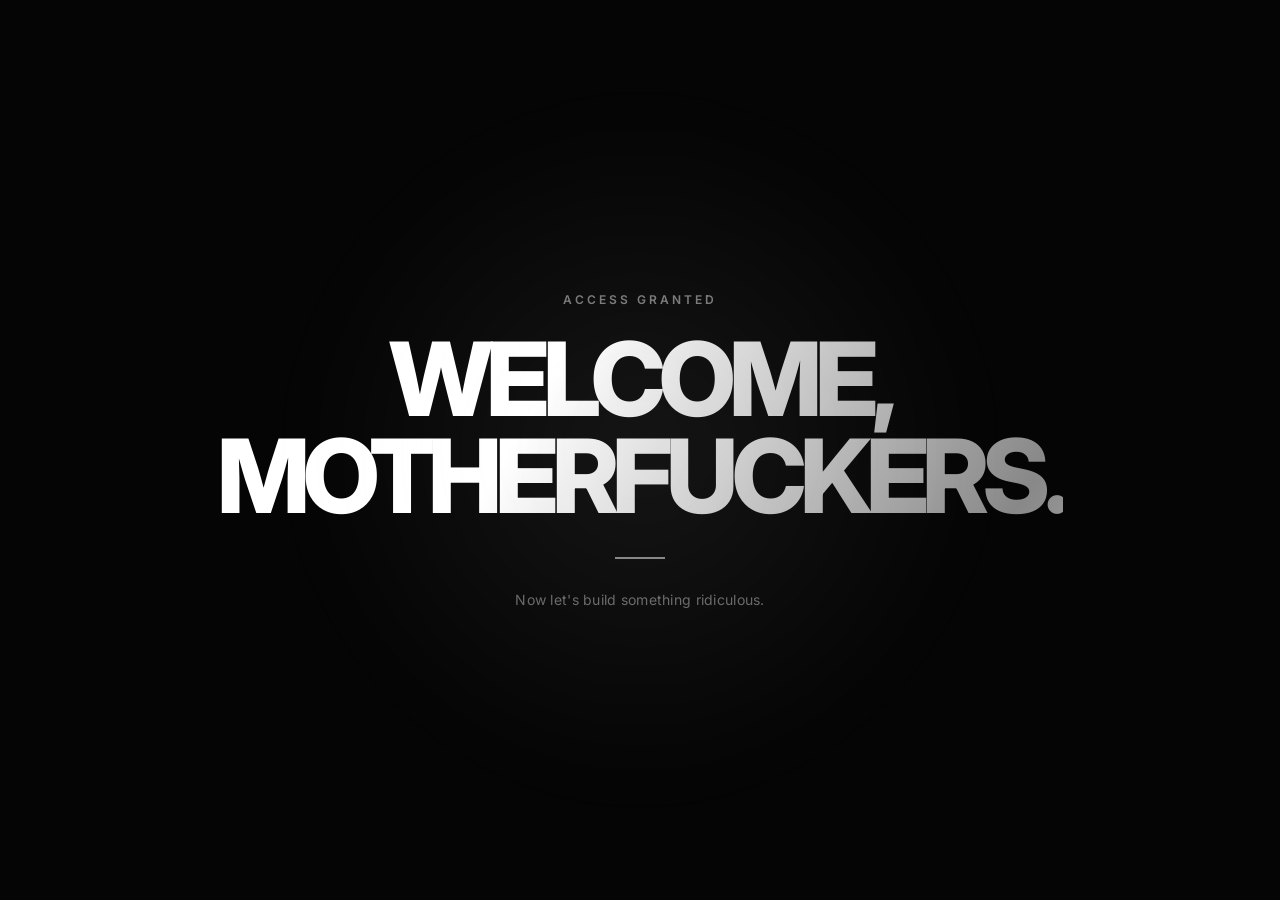
==== index.html @ f1cc8bc1 "Add initial HTML structure and styles" ====
<!DOCTYPE html>
<html lang="en">
<head>
  <meta charset="UTF-8">
  <meta name="viewport" content="width=device-width, initial-scale=1.0">

  <title>Welcome</title>

  <link rel="preconnect" href="https://fonts.googleapis.com">
  <link rel="preconnect" href="https://fonts.gstatic.com" crossorigin>
  <link href="https://fonts.googleapis.com/css2?family=Inter:wght@400;500;600;700;800&display=swap" rel="stylesheet">

  <style>
    * {
      margin: 0;
      padding: 0;
      box-sizing: border-box;
    }

    body {
      min-height: 100vh;
      display: flex;
      align-items: center;
      justify-content: center;

      background: #050505;
      color: #f5f5f5;

      font-family: "Inter", sans-serif;
      overflow: hidden;
    }

    /* Subtle background glow */
    body::before {
      content: "";
      position: fixed;
      width: 700px;
      height: 700px;

      background: radial-gradient(
        circle,
        rgba(255, 255, 255, 0.07) 0%,
        rgba(255, 255, 255, 0) 70%
      );

      filter: blur(40px);
      pointer-events: none;
    }

    .container {
      text-align: center;
      padding: 40px;
      animation: reveal 1.2s cubic-bezier(.16,1,.3,1);
    }

    .eyebrow {
      font-size: 12px;
      font-weight: 600;
      letter-spacing: 0.25em;
      color: #777;
      margin-bottom: 24px;
      text-transform: uppercase;
    }

    h1 {
      font-size: clamp(48px, 8vw, 110px);
      font-weight: 800;
      letter-spacing: -0.065em;
      line-height: 0.95;

      background: linear-gradient(
        120deg,
        #ffffff 20%,
        #888 50%,
        #ffffff 80%
      );

      background-size: 200% auto;
      -webkit-background-clip: text;
      background-clip: text;
      color: transparent;

      animation: shine 5s linear infinite;
    }

    .line {
      width: 50px;
      height: 2px;
      background: #fff;
      margin: 32px auto;
      opacity: 0.5;
    }

    .subtitle {
      font-size: 14px;
      color: #666;
      letter-spacing: 0.02em;
    }

    @keyframes reveal {
      from {
        opacity: 0;
        transform: translateY(30px);
      }

      to {
        opacity: 1;
        transform: translateY(0);
      }
    }

    @keyframes shine {
      to {
        background-position: 200% center;
      }
    }

    @media (max-width: 600px) {
      h1 {
        font-size: 48px;
      }

      .container {
        padding: 24px;
      }
    }
  </style>
</head>

<body>

  <main class="container">

    <div class="eyebrow">
      ACCESS GRANTED
    </div>

    <h1>
      WELCOME,<br>
      MOTHERFUCKERS.
    </h1>

    <div class="line"></div>

    <p class="subtitle">
      Now let's build something ridiculous.
    </p>

  </main>

</body>
</html>
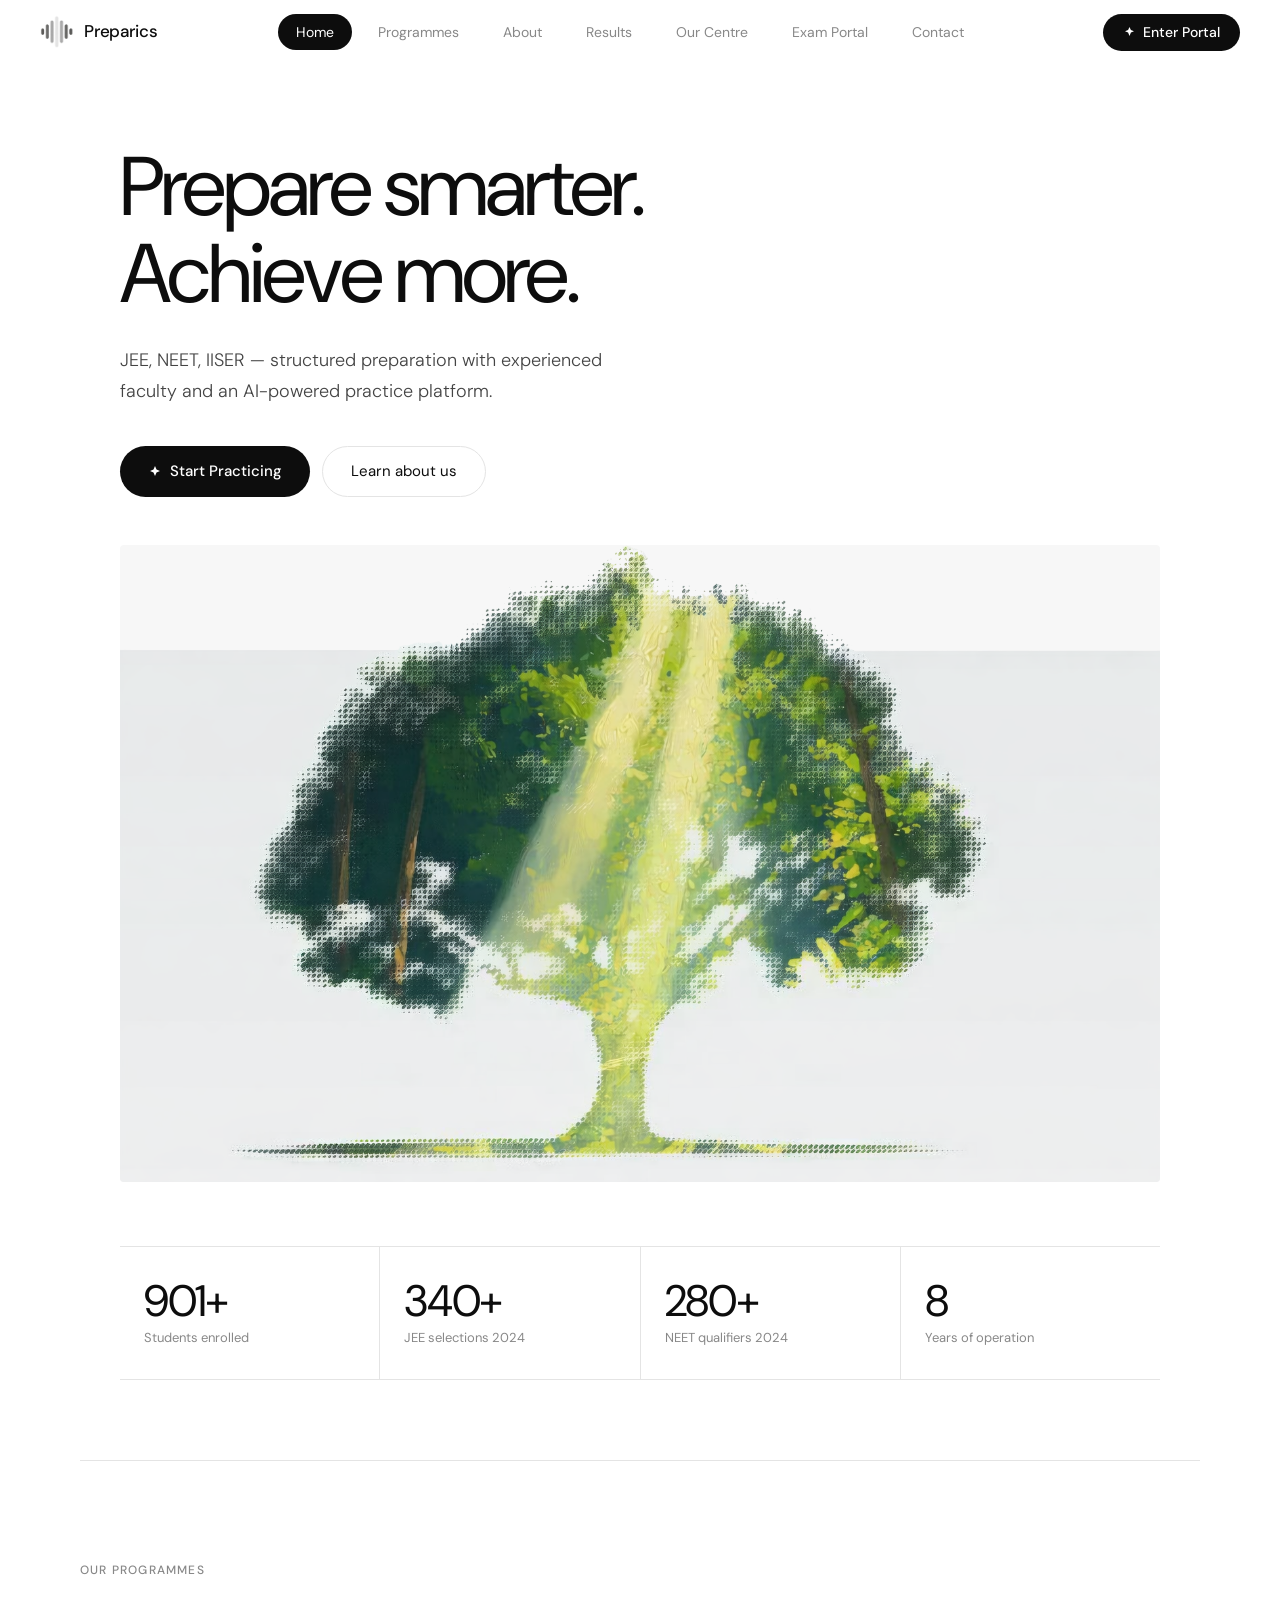
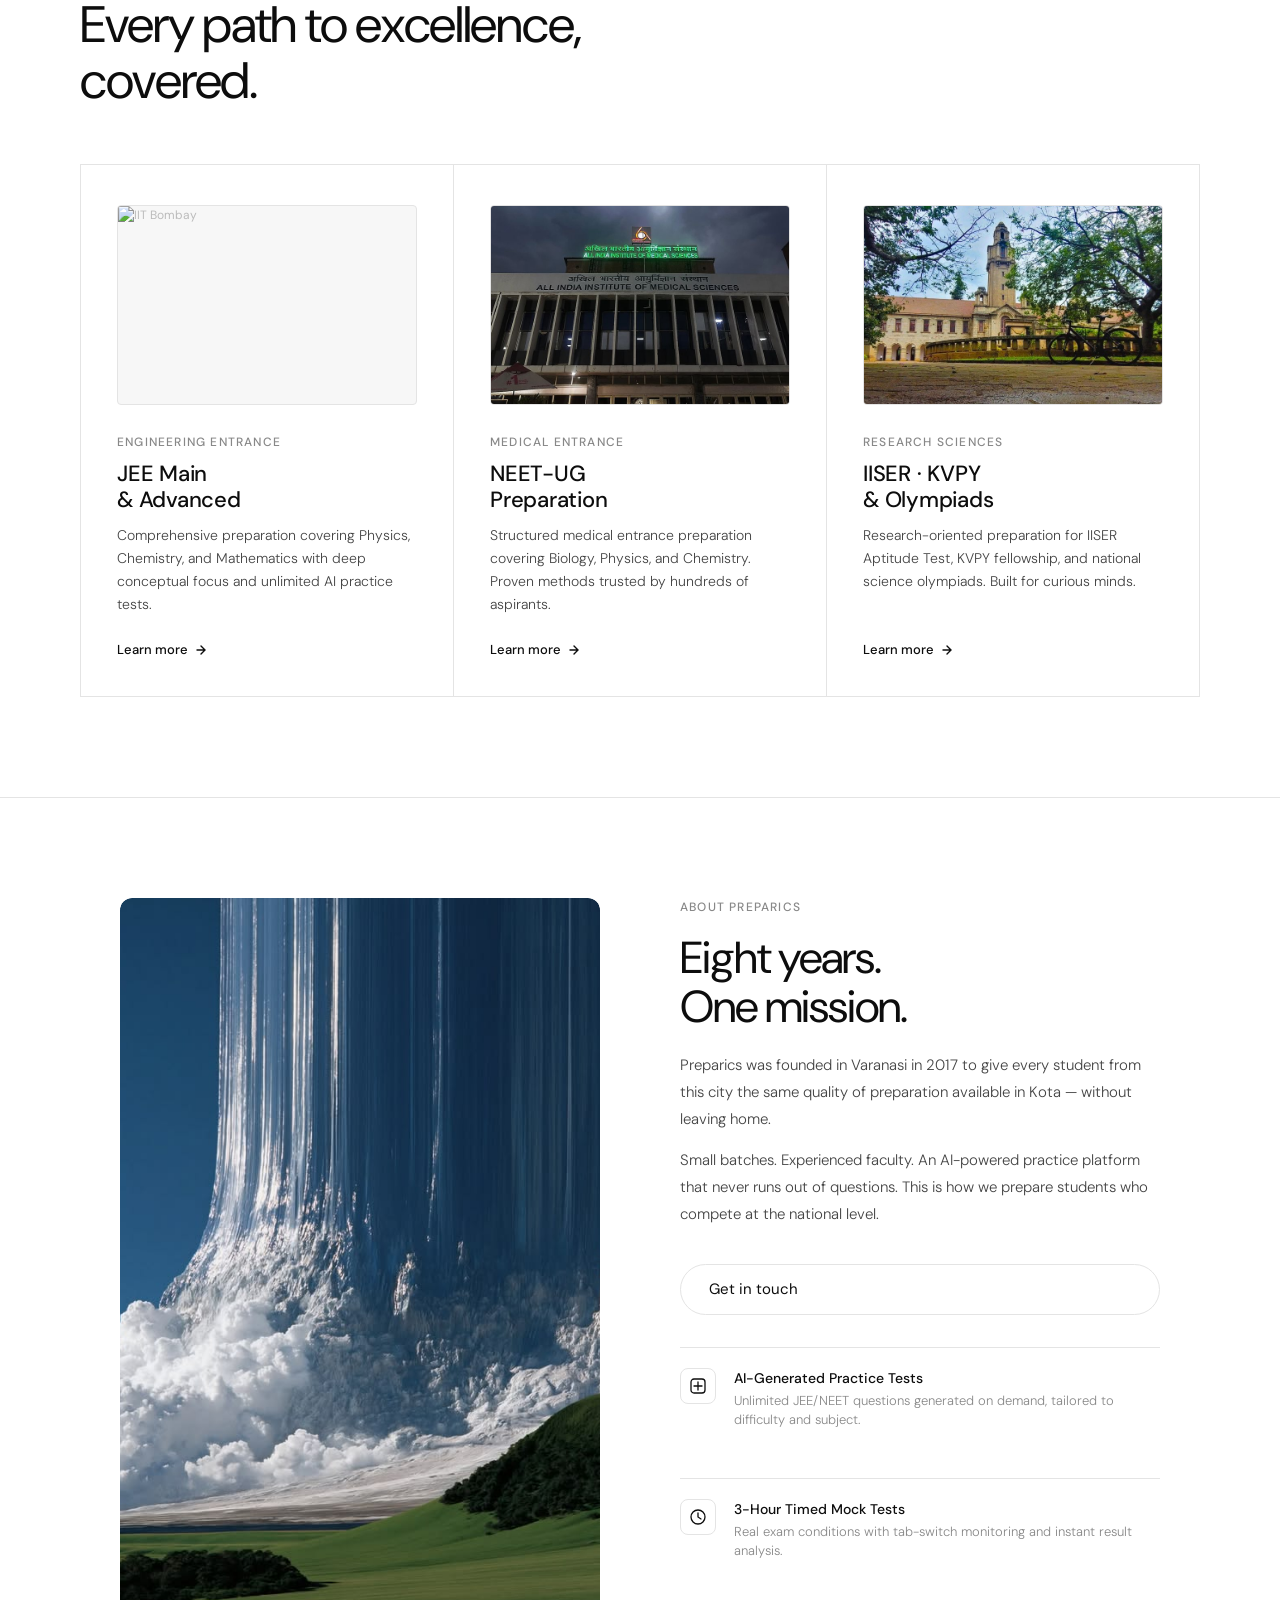
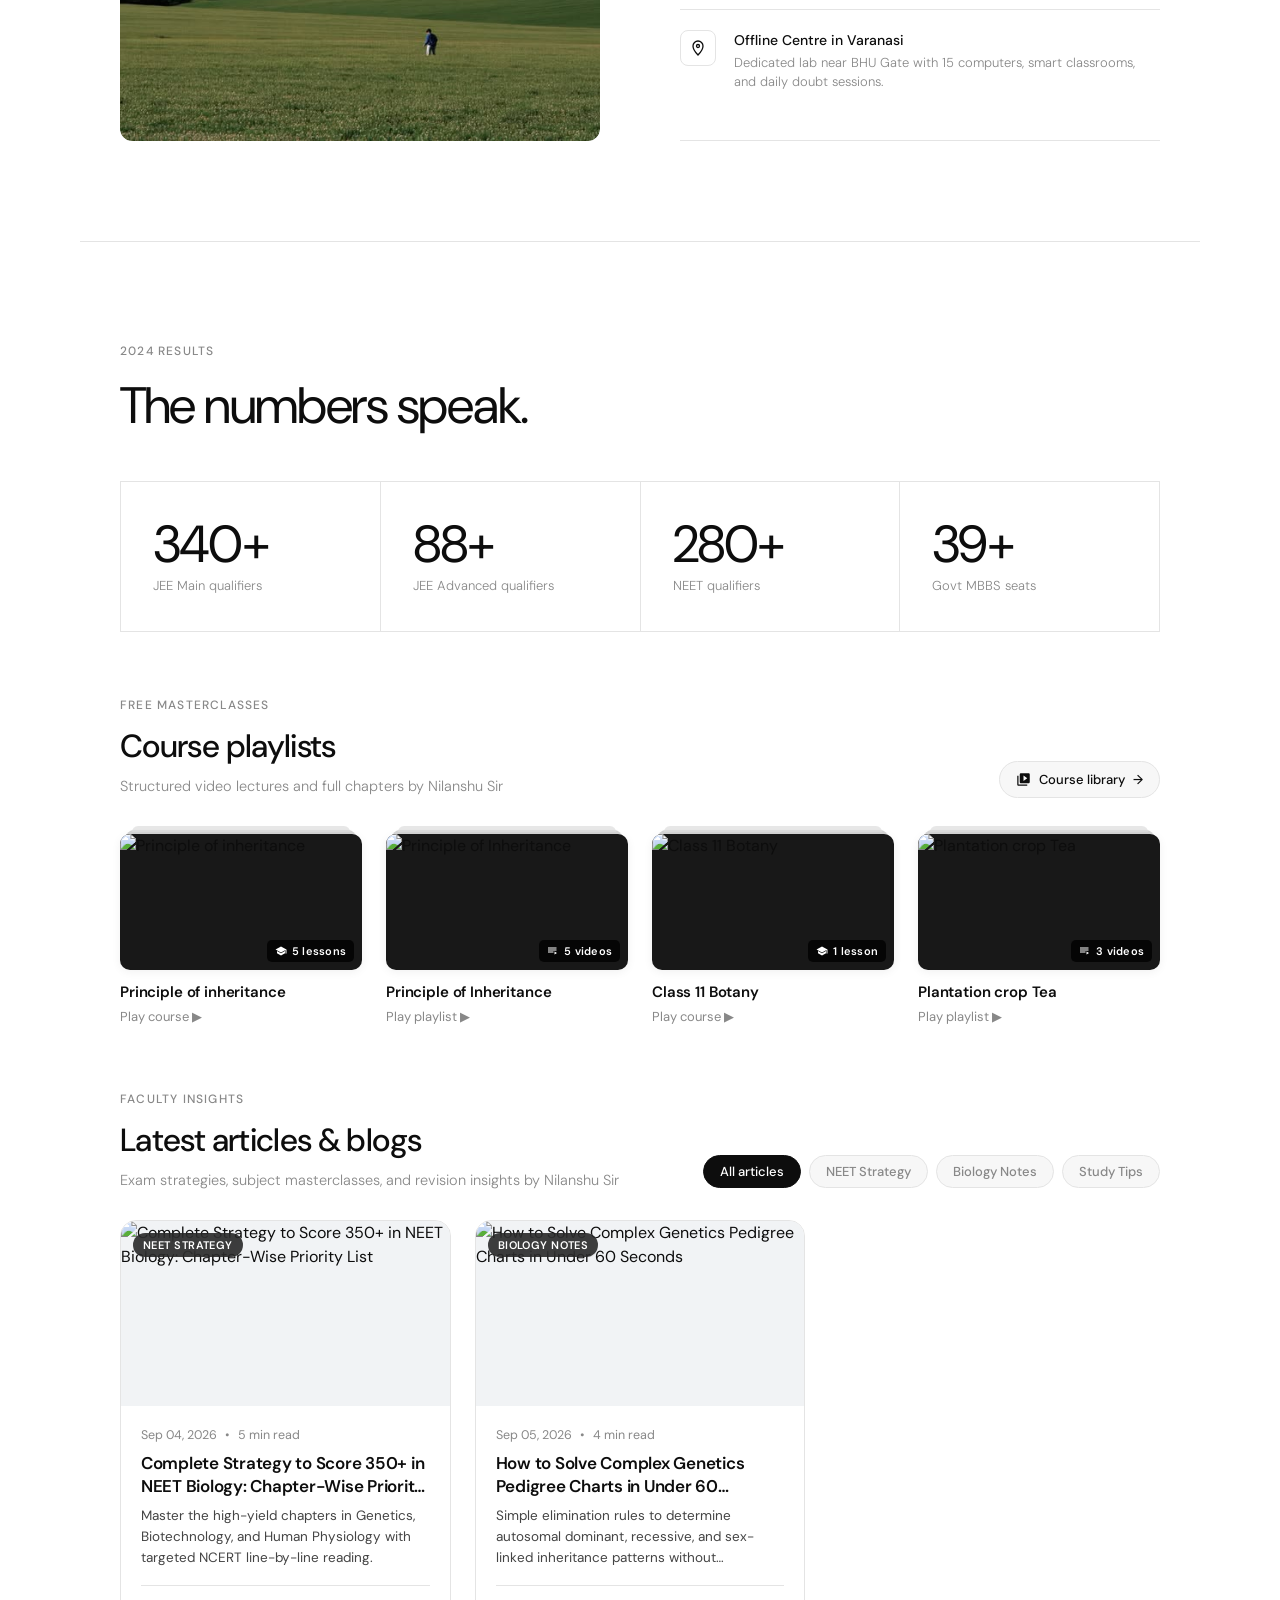
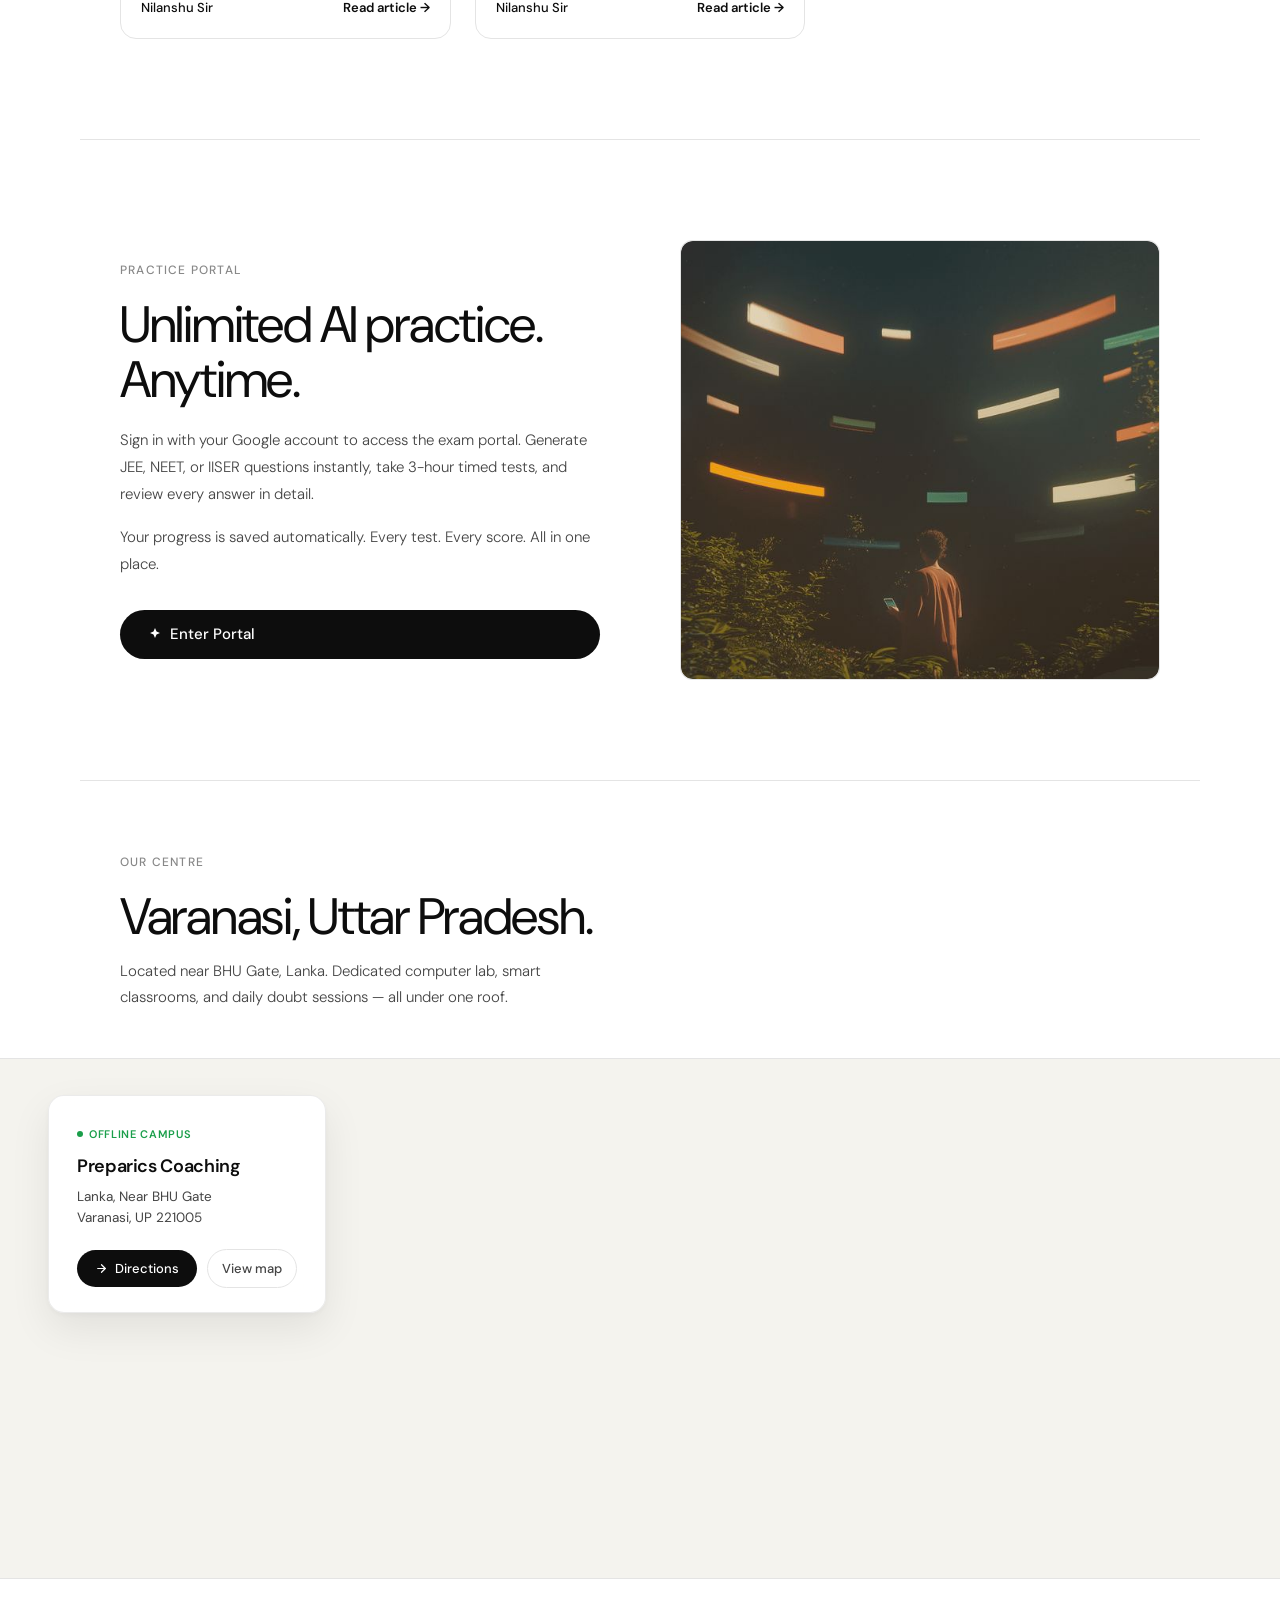
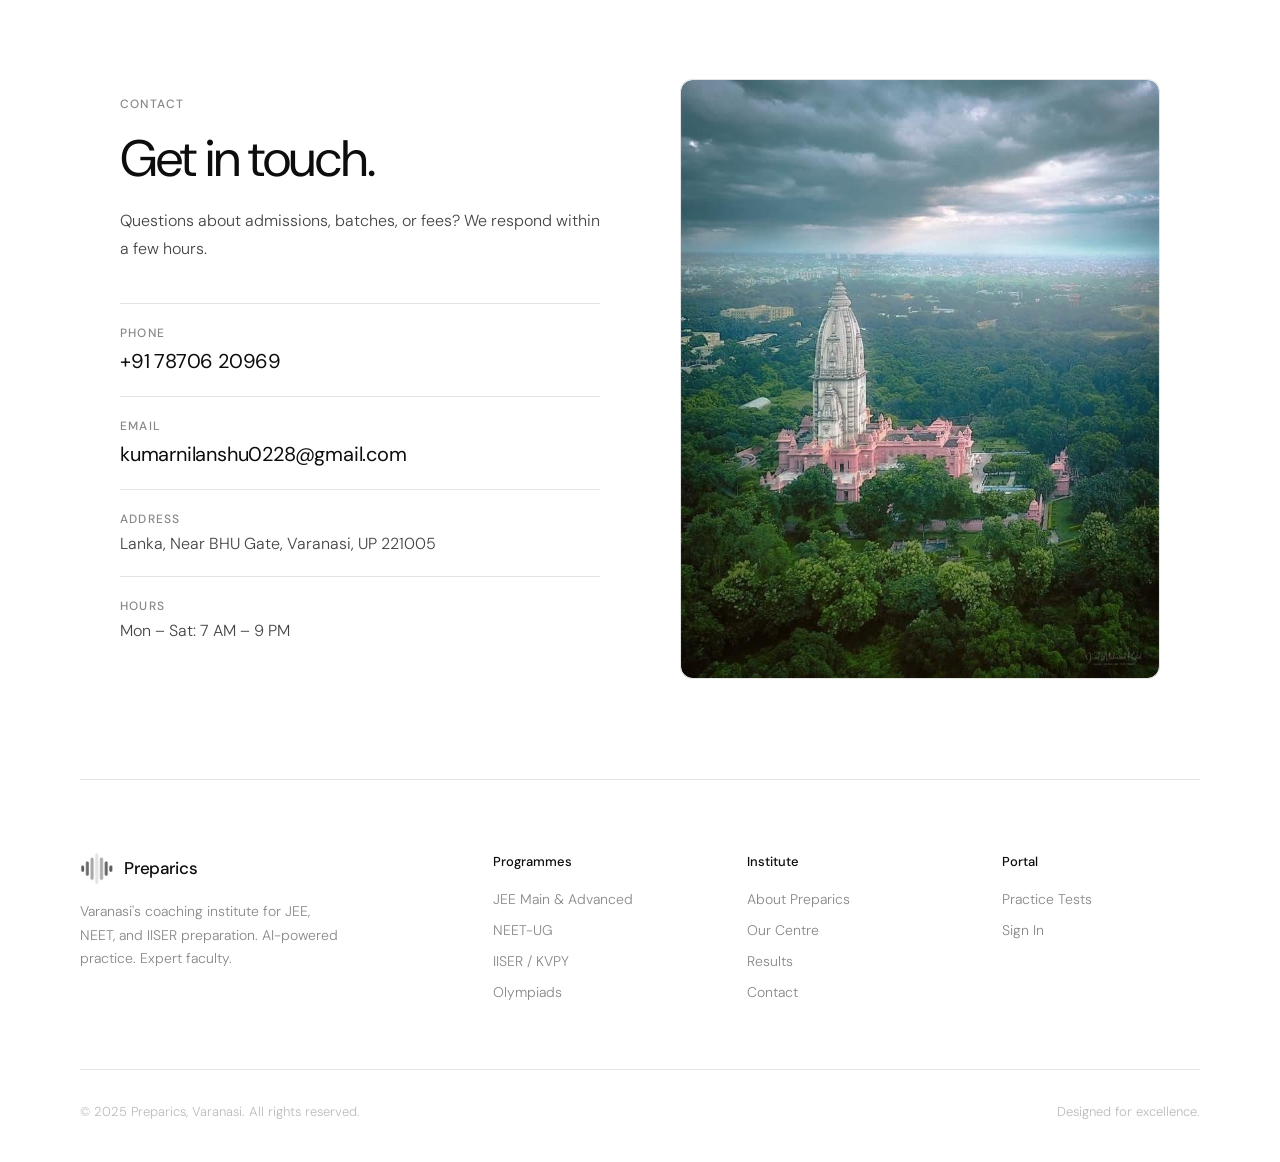
==== commit 9c7a9d48: "feat: Complete mobile-first responsive redesign, secure admin portal, and navigation refinements" ====
--- a/index.html
+++ b/index.html
@@ -1,152 +1,2261 @@
 <!DOCTYPE html>
 <html lang="en">
 <head>
-  <meta charset="UTF-8">
-  <meta name="viewport" content="width=device-width, initial-scale=1.0">
-
-  <title>Welcome</title>
-
-  <link rel="preconnect" href="https://fonts.googleapis.com">
-  <link rel="preconnect" href="https://fonts.gstatic.com" crossorigin>
-  <link href="https://fonts.googleapis.com/css2?family=Inter:wght@400;500;600;700;800&display=swap" rel="stylesheet">
-
-  <style>
-    * {
-      margin: 0;
-      padding: 0;
-      box-sizing: border-box;
+<meta charset="UTF-8">
+<meta name="viewport" content="width=device-width, initial-scale=1.0">
+<title>Preparics — Varanasi</title>
+<link rel="icon" type="image/png" href="logo.png">
+<link rel="shortcut icon" href="favicon.ico">
+<link rel="apple-touch-icon" href="logo.png">
+<link rel="preconnect" href="https://fonts.googleapis.com">
+<link href="https://fonts.googleapis.com/css2?family=Google+Sans:wght@300;400;500&family=Google+Sans+Display:wght@400;500&display=swap" rel="stylesheet">
+<link href="https://fonts.googleapis.com/css2?family=DM+Sans:wght@300;400;500&display=swap" rel="stylesheet">
+<link rel="stylesheet" href="mediaquery.css">
+
+<style>
+/* ============================================================
+   RESET & TOKENS
+============================================================ */
+*, *::before, *::after { box-sizing: border-box; margin: 0; padding: 0; }
+html {
+  font-size: 16px;
+  scroll-behavior: smooth;
+  overflow-x: hidden;
+  width: 100%;
+  max-width: 100%;
+}
+
+:root {
+  --white: #ffffff;
+  --ink: #0d0d0d;
+  --ink2: #444444;
+  --ink3: #888888;
+  --ink4: #bbbbbb;
+  --line: #e4e4e4;
+  --bg: #f7f7f7;
+  --font: 'DM Sans', 'Google Sans', sans-serif;
+  --nav-h: 64px;
+  --sub-h: 52px;
+  --ease: cubic-bezier(0.4, 0, 0.2, 1);
+  --max: 1120px;
+}
+
+body {
+  font-family: var(--font);
+  background: var(--white);
+  color: var(--ink);
+  -webkit-font-smoothing: antialiased;
+  line-height: 1.5;
+  overflow-x: hidden;
+  width: 100%;
+  max-width: 100%;
+  position: relative;
+}
+
+/* Buttons */
+.btn-ghost {
+  padding: 8px 18px; border-radius: 999px;
+  border: 1.5px solid var(--line);
+  background: transparent; color: var(--ink);
+  font-family: var(--font); font-size: 14px; font-weight: 400;
+  cursor: pointer; text-decoration: none;
+  transition: all 0.15s var(--ease);
+}
+.btn-ghost:hover { background: var(--bg); border-color: #ccc; }
+
+.btn-fill {
+  padding: 8px 20px; border-radius: 999px;
+  border: none; background: var(--ink); color: white;
+  font-family: var(--font); font-size: 14px; font-weight: 500;
+  cursor: pointer; text-decoration: none;
+  display: inline-flex; align-items: center; gap: 7px;
+  transition: opacity 0.15s, transform 0.15s var(--ease);
+}
+.btn-fill:hover { opacity: 0.82; transform: translateY(-1px); }
+.portal-login[aria-busy="true"] { opacity: 0.65; pointer-events: none; }
+.auth-message {
+  position: fixed; left: 50%; bottom: 24px; z-index: 10001;
+  transform: translateX(-50%); width: min(420px, calc(100% - 32px));
+  padding: 13px 18px; border-radius: 8px; background: var(--ink); color: white;
+  font-size: 14px; text-align: center; box-shadow: 0 10px 30px rgba(0,0,0,.18);
+}
+
+/* ============================================================
+   NAVBAR — UNIFIED
+============================================================ */
+.nav-sub {
+  position: fixed;
+  top: 0; left: 0; right: 0;
+  height: 64px;
+  z-index: 9999;
+  background: rgba(255,255,255,0.0);
+  transition: background 0.3s var(--ease), backdrop-filter 0.3s;
+  padding: 0 40px;
+  display: flex;
+  align-items: center;
+  justify-content: space-between;
+  gap: 40px;
+}
+.nav-sub::-webkit-scrollbar { display: none; }
+
+.nav-sub.scrolled {
+  background: rgba(255,255,255,0.75);
+  backdrop-filter: blur(20px);
+  -webkit-backdrop-filter: blur(20px);
+}
+
+
+
+.nav-brand {
+  display: flex; align-items: center; gap: 10px;
+  text-decoration: none; color: var(--ink);
+  font-size: 17px; font-weight: 500;
+  letter-spacing: -0.01em;
+  white-space: nowrap;
+}
+
+.nav-logo-fallback {
+  width: 34px; height: 34px;
+  border: 1.5px solid var(--ink);
+  border-radius: 8px;
+  display: flex; align-items: center; justify-content: center;
+  font-size: 16px; font-weight: 600; color: var(--ink);
+}
+
+.nav-tabs {
+  display: flex;
+  align-items: center;
+  gap: 8px;
+  flex: 1;
+  justify-content: center;
+  overflow-x: auto;
+}
+.nav-tabs::-webkit-scrollbar { display: none; }
+
+.sub-tab {
+  padding: 9px 18px; border-radius: 999px;
+  border: none; background: transparent;
+  font-family: var(--font); font-size: 14px;
+  color: var(--ink3); cursor: pointer;
+  white-space: nowrap;
+  transition: all 0.18s var(--ease);
+}
+.sub-tab:hover { color: var(--ink); background: rgba(0,0,0,0.05); }
+.sub-tab.active {
+  background: var(--ink); color: white;
+}
+
+.nav-right-actions {
+  display: flex;
+  align-items: center;
+  gap: 12px;
+  flex-shrink: 0;
+}
+
+.nav-actions {
+  display: flex; align-items: center; gap: 10px;
+  white-space: nowrap;
+}
+
+.nav-menu-toggle {
+  display: none;
+}
+
+/* ============================================================
+   PAGE
+============================================================ */
+.page-offset { padding-top: 64px; }
+
+section { scroll-margin-top: 88px; }
+
+/* ============================================================
+   HERO
+============================================================ */
+.hero {
+  padding: 80px 40px 80px;
+  max-width: var(--max);
+  margin: 0 auto;
+  border-bottom: 1px solid var(--line);
+}
+
+.hero h1 {
+  font-size: clamp(48px, 6.5vw, 88px);
+  font-weight: 400;
+  line-height: 1.04;
+  letter-spacing: -0.035em;
+  color: var(--ink);
+  max-width: 820px;
+  margin-bottom: 28px;
+}
+
+.hero-body {
+  font-size: 18px;
+  font-weight: 300;
+  color: var(--ink2);
+  max-width: 520px;
+  line-height: 1.7;
+  margin-bottom: 40px;
+}
+
+.hero-btns { display: flex; gap: 12px; flex-wrap: wrap; }
+.btn-primary-lg {
+  padding: 13px 28px; border-radius: 999px;
+  background: var(--ink); color: white; border: none;
+  font-family: var(--font); font-size: 15px; font-weight: 500;
+  cursor: pointer; text-decoration: none;
+  display: inline-flex; align-items: center; gap: 8px;
+  transition: opacity 0.15s, transform 0.18s var(--ease);
+}
+.btn-primary-lg:hover { opacity: 0.82; transform: translateY(-2px); }
+.btn-outline-lg {
+  padding: 13px 28px; border-radius: 999px;
+  background: transparent; color: var(--ink);
+  border: 1.5px solid var(--line);
+  font-family: var(--font); font-size: 15px; font-weight: 400;
+  cursor: pointer; text-decoration: none;
+  display: inline-flex; align-items: center; gap: 8px;
+  transition: all 0.15s var(--ease);
+}
+.btn-outline-lg:hover { background: var(--bg); border-color: #bbb; }
+
+/* Hero image placeholder */
+.hero-img-placeholder {
+  width: 100%; height: 480px;
+  background: var(--bg);
+  border: 1px solid var(--line);
+  border-radius: 4px;
+  margin-top: 64px;
+  display: flex; align-items: center; justify-content: center;
+  flex-direction: column; gap: 10px;
+  color: var(--ink4);
+}
+.hero-img-placeholder svg { opacity: 0.4; }
+.hero-img-placeholder span { font-size: 13px; }
+
+/* Hero image */
+.hero-img {
+  width: 100%; height: auto;
+  aspect-ratio: 1536 / 941;
+  object-fit: cover;
+  object-position: center bottom;
+  background: var(--bg);
+  border-radius: 4px;
+  margin-top: 48px;
+  display: block;
+}
+
+/* Numbers row */
+.hero-stats {
+  display: flex; gap: 0;
+  margin-top: 64px;
+  border-top: 1px solid var(--line);
+  border-bottom: 1px solid var(--line);
+}
+.hero-stat {
+  flex: 1; padding: 32px 24px;
+  border-right: 1px solid var(--line);
+}
+.hero-stat:last-child { border-right: none; }
+.hero-stat-n {
+  font-size: 44px; font-weight: 400;
+  letter-spacing: -0.03em; line-height: 1;
+  margin-bottom: 5px;
+}
+.hero-stat-l { font-size: 13px; color: var(--ink3); font-weight: 400; }
+
+/* ============================================================
+   SECTION COMMON
+============================================================ */
+.sec {
+  padding: 100px 40px;
+  max-width: var(--max);
+  margin: 0 auto;
+  border-bottom: 1px solid var(--line);
+}
+.sec-full {
+  padding: 100px 40px;
+  border-bottom: 1px solid var(--line);
+}
+.sec-inner { max-width: var(--max); margin: 0 auto; }
+
+.sec-label {
+  font-size: 12px; font-weight: 500;
+  text-transform: uppercase; letter-spacing: 0.1em;
+  color: var(--ink3); margin-bottom: 18px;
+}
+.sec-h {
+  font-size: clamp(32px, 4vw, 52px);
+  font-weight: 400;
+  letter-spacing: -0.025em;
+  line-height: 1.08;
+  color: var(--ink);
+}
+.sec-body {
+  font-size: 16px; font-weight: 300;
+  color: var(--ink2); line-height: 1.75;
+  max-width: 600px;
+  margin-top: 18px;
+}
+
+/* ============================================================
+   PROGRAMMES GRID (like AlphaFold 3-col)
+============================================================ */
+#programmes { padding: 100px 40px; border-bottom: 1px solid var(--line); }
+.prog-header { max-width: var(--max); margin: 0 auto 56px; }
+
+.prog-grid {
+  max-width: var(--max); margin: 0 auto;
+  display: grid;
+  grid-template-columns: repeat(3, 1fr);
+  border: 1px solid var(--line);
+  border-right: none; border-bottom: none;
+}
+.prog-card {
+  padding: 40px 36px 36px;
+  border-right: 1px solid var(--line);
+  border-bottom: 1px solid var(--line);
+  text-decoration: none; color: inherit;
+  display: flex;
+  flex-direction: column;
+  transition: background 0.18s var(--ease);
+  cursor: pointer;
+}
+.prog-card:hover { background: var(--bg); }
+
+/* Image placeholder inside card */
+.prog-img {
+  width: 100%; height: 200px;
+  background: var(--bg);
+  border: 1px solid var(--line);
+  border-radius: 4px;
+  margin-bottom: 28px;
+  display: flex; align-items: center; justify-content: center;
+  flex-direction: column; gap: 8px;
+  color: var(--ink4); font-size: 12px;
+  transition: background 0.18s;
+}
+.prog-card:hover .prog-img { background: #eeeeee; }
+
+.prog-icon { width: 36px; height: 36px; margin-bottom: 20px; }
+.prog-name {
+  font-size: 22px; font-weight: 500;
+  letter-spacing: -0.01em; margin-bottom: 10px;
+  line-height: 1.2;
+}
+.prog-desc {
+  font-size: 14px; color: var(--ink2);
+  line-height: 1.65; font-weight: 300;
+  margin-bottom: 24px;
+  flex-grow: 1;
+}
+.prog-link {
+  display: inline-flex; align-items: center; gap: 6px;
+  font-size: 13px; font-weight: 500; color: var(--ink);
+}
+.prog-link svg { transition: transform 0.15s; }
+.prog-card:hover .prog-link svg { transform: translateX(4px); }
+
+/* ============================================================
+   ABOUT SPLIT
+============================================================ */
+.about-split {
+  display: grid;
+  grid-template-columns: 1fr 1fr;
+  gap: 80px; align-items: stretch;
+}
+.about-img {
+  width: 100%; height: 100%; min-height: 480px;
+  background: var(--bg);
+  border-radius: 12px;
+  overflow: hidden;
+  position: relative;
+}
+.about-img img {
+  width: 100%; height: 100%;
+  object-fit: cover;
+  object-position: center;
+  border-radius: 12px;
+  display: block;
+}
+.about-text {
+  display: flex;
+  flex-direction: column;
+  justify-content: center;
+}
+.about-text h2 {
+  font-size: clamp(30px, 3.5vw, 46px);
+  font-weight: 400; letter-spacing: -0.025em; line-height: 1.1;
+  margin-bottom: 20px;
+}
+.about-text p {
+  font-size: 15px; color: var(--ink2); line-height: 1.8;
+  font-weight: 300; margin-bottom: 14px;
+}
+.about-text p:last-of-type { margin-bottom: 28px; }
+
+/* Features list */
+.feat-list { margin-top: 32px; }
+.feat-row {
+  display: flex; gap: 18px; padding: 20px 0;
+  border-bottom: 1px solid var(--line);
+}
+.feat-row:first-child { border-top: 1px solid var(--line); }
+.feat-icon {
+  width: 36px; height: 36px; min-width: 36px;
+  border: 1px solid var(--line); border-radius: 8px;
+  display: flex; align-items: center; justify-content: center;
+}
+.feat-text h4 { font-size: 14px; font-weight: 500; margin-bottom: 2px; }
+.feat-text p  { font-size: 13px; color: var(--ink3); font-weight: 300; line-height: 1.5; }
+
+/* ============================================================
+   RESULTS — NUMBER ROW (like DeepMind stats bar)
+============================================================ */
+.results-bar {
+  display: grid; grid-template-columns: repeat(4, 1fr);
+  border: 1px solid var(--line);
+  border-right: none;
+}
+.res-cell {
+  padding: 36px 32px;
+  border-right: 1px solid var(--line);
+}
+.res-n {
+  font-size: 52px; font-weight: 400;
+  letter-spacing: -0.035em; line-height: 1;
+  margin-bottom: 6px;
+}
+.res-l { font-size: 13px; color: var(--ink3); font-weight: 300; }
+
+/* ============================================================
+   COURSE PLAYLISTS (YOUTUBE MASTERCLASSES)
+============================================================ */
+.playlists-wrap {
+  margin-top: 64px;
+}
+.playlists-head {
+  display: flex;
+  align-items: flex-end;
+  justify-content: space-between;
+  margin-bottom: 28px;
+  gap: 20px;
+}
+.playlists-h {
+  font-size: clamp(24px, 2.5vw, 32px);
+  font-weight: 500;
+  letter-spacing: -0.02em;
+  margin: 0 0 6px;
+  color: var(--ink);
+}
+.playlists-desc {
+  font-size: 14.5px;
+  color: var(--ink3);
+  font-weight: 300;
+  margin: 0;
+}
+.yt-channel-link {
+  display: inline-flex;
+  align-items: center;
+  gap: 8px;
+  padding: 8px 16px;
+  background: var(--bg);
+  border: 1px solid var(--line);
+  border-radius: 999px;
+  color: var(--ink);
+  text-decoration: none;
+  font-size: 13px;
+  font-weight: 500;
+  transition: all 0.15s ease;
+  white-space: nowrap;
+}
+.yt-channel-link:hover {
+  background: #eaeaea;
+  border-color: #d0d0d0;
+}
+.yt-arrow {
+  transition: transform 0.15s ease;
+}
+.yt-channel-link:hover .yt-arrow {
+  transform: translateX(3px);
+}
+
+.playlist-grid {
+  display: grid;
+  grid-template-columns: repeat(4, 1fr);
+  gap: 24px;
+}
+.playlist-card {
+  text-decoration: none;
+  color: var(--ink);
+  display: flex;
+  flex-direction: column;
+  cursor: pointer;
+}
+
+.playlist-thumb-wrap {
+  position: relative;
+  padding-top: 8px;
+  margin-bottom: 12px;
+}
+.playlist-thumb-wrap::before {
+  content: '';
+  position: absolute;
+  top: 4px;
+  left: 6px;
+  right: 6px;
+  height: 8px;
+  background: #bfbfbf;
+  border-radius: 10px 10px 0 0;
+  opacity: 0.65;
+  transition: transform 0.2s ease;
+}
+.playlist-thumb-wrap::after {
+  content: '';
+  position: absolute;
+  top: 0;
+  left: 12px;
+  right: 12px;
+  height: 6px;
+  background: #dfdfdf;
+  border-radius: 8px 8px 0 0;
+  opacity: 0.75;
+  transition: transform 0.2s ease;
+}
+.playlist-card:hover .playlist-thumb-wrap::before {
+  transform: translateY(-2px);
+}
+.playlist-card:hover .playlist-thumb-wrap::after {
+  transform: translateY(-3px);
+}
+
+.playlist-thumb {
+  position: relative;
+  z-index: 1;
+  width: 100%;
+  aspect-ratio: 16 / 9;
+  border-radius: 10px;
+  overflow: hidden;
+  background: #181818;
+  box-shadow: 0 2px 10px rgba(0, 0, 0, 0.06);
+}
+.playlist-thumb img {
+  width: 100%;
+  height: 100%;
+  object-fit: cover;
+  display: block;
+  transition: transform 0.25s ease;
+}
+.playlist-card:hover .playlist-thumb img {
+  transform: scale(1.04);
+}
+
+.playlist-badge {
+  position: absolute;
+  bottom: 8px;
+  right: 8px;
+  z-index: 2;
+  background: rgba(0, 0, 0, 0.78);
+  backdrop-filter: blur(6px);
+  -webkit-backdrop-filter: blur(6px);
+  color: #fff;
+  font-size: 11px;
+  font-weight: 600;
+  padding: 3px 8px;
+  border-radius: 5px;
+  display: flex;
+  align-items: center;
+  gap: 5px;
+  letter-spacing: 0.02em;
+}
+.playlist-play-hover {
+  position: absolute;
+  inset: 0;
+  background: rgba(0, 0, 0, 0.25);
+  z-index: 2;
+  display: grid;
+  place-items: center;
+  opacity: 0;
+  transition: opacity 0.2s ease;
+}
+.playlist-card:hover .playlist-play-hover {
+  opacity: 1;
+}
+.playlist-play-circle {
+  width: 42px;
+  height: 42px;
+  border-radius: 50%;
+  background: rgba(255, 255, 255, 0.95);
+  display: grid;
+  place-items: center;
+  box-shadow: 0 4px 14px rgba(0, 0, 0, 0.25);
+  transform: scale(0.9);
+  transition: transform 0.2s ease;
+}
+.playlist-card:hover .playlist-play-circle {
+  transform: scale(1);
+}
+
+.playlist-info {
+  display: flex;
+  flex-direction: column;
+  gap: 4px;
+}
+.playlist-title {
+  margin: 0;
+  font-size: 15px;
+  font-weight: 600;
+  color: var(--ink);
+  line-height: 1.35;
+  letter-spacing: -0.01em;
+  display: -webkit-box;
+  -webkit-line-clamp: 2;
+  -webkit-box-orient: vertical;
+  overflow: hidden;
+}
+.playlist-sub {
+  font-size: 13px;
+  color: var(--ink3);
+  font-weight: 400;
+  display: inline-flex;
+  align-items: center;
+  gap: 4px;
+  transition: color 0.12s;
+}
+.playlist-card:hover .playlist-sub {
+  color: var(--ink);
+}
+
+/* Video Player Modal */
+.video-modal {
+  position: fixed;
+  inset: 0;
+  z-index: 10001;
+  display: none;
+  place-items: center;
+  padding: 24px 16px;
+}
+.video-modal.open {
+  display: grid;
+}
+.video-modal-backdrop {
+  position: absolute;
+  inset: 0;
+  background: rgba(16, 16, 16, 0.85);
+  backdrop-filter: blur(10px);
+  -webkit-backdrop-filter: blur(10px);
+  animation: modalFadeIn .2s ease;
+}
+.video-modal-dialog {
+  position: relative;
+  z-index: 1;
+  width: 100%;
+  max-width: 980px;
+  background: #141414;
+  border: 1px solid rgba(255, 255, 255, 0.12);
+  border-radius: 16px;
+  overflow: hidden;
+  box-shadow: 0 24px 64px rgba(0, 0, 0, 0.65);
+  animation: modalScaleUp .25s cubic-bezier(.16, 1, .3, 1);
+}
+@keyframes modalFadeIn { from { opacity: 0; } to { opacity: 1; } }
+@keyframes modalScaleUp { from { opacity: 0; transform: scale(.96) translateY(10px); } to { opacity: 1; transform: scale(1) translateY(0); } }
+
+.video-modal-header {
+  display: flex;
+  align-items: center;
+  justify-content: space-between;
+  gap: 16px;
+  padding: 16px 20px;
+  background: #181818;
+  border-bottom: 1px solid rgba(255, 255, 255, 0.08);
+  color: #fff;
+}
+.modal-header-left {
+  display: flex;
+  align-items: center;
+  gap: 10px;
+  overflow: hidden;
+}
+.modal-badge {
+  font-size: 11px;
+  font-weight: 600;
+  padding: 3px 8px;
+  background: rgba(255, 255, 255, 0.1);
+  border-radius: 5px;
+  color: #ccc;
+  letter-spacing: .02em;
+  flex-shrink: 0;
+}
+.modal-title {
+  margin: 0;
+  font-size: 16px;
+  font-weight: 500;
+  white-space: nowrap;
+  overflow: hidden;
+  text-overflow: ellipsis;
+  letter-spacing: -.01em;
+}
+.modal-header-actions {
+  display: flex;
+  align-items: center;
+  gap: 10px;
+  flex-shrink: 0;
+}
+.modal-action-btn {
+  display: inline-flex;
+  align-items: center;
+  gap: 6px;
+  padding: 6px 14px;
+  background: rgba(255, 255, 255, 0.12);
+  color: #fff;
+  text-decoration: none;
+  border-radius: 999px;
+  font-size: 12px;
+  font-weight: 500;
+  transition: background .15s;
+}
+.modal-action-btn:hover {
+  background: rgba(255, 255, 255, 0.22);
+}
+.modal-close-btn {
+  width: 32px;
+  height: 32px;
+  border-radius: 50%;
+  border: 0;
+  background: rgba(255, 255, 255, 0.1);
+  color: #fff;
+  display: grid;
+  place-items: center;
+  font-size: 14px;
+  cursor: pointer;
+  transition: background .15s, transform .1s;
+}
+.modal-close-btn:hover {
+  background: rgba(255, 255, 255, 0.22);
+  transform: scale(1.06);
+}
+.video-modal-body {
+  background: #000;
+}
+.modal-player-wrap {
+  position: relative;
+  width: 100%;
+  aspect-ratio: 16 / 9;
+}
+.modal-player-wrap iframe {
+  position: absolute;
+  inset: 0;
+  width: 100%;
+  height: 100%;
+  border: 0;
+}
+
+/* ============================================================
+   EXAM PORTAL CTA SECTION
+============================================================ */
+.portal-cta {
+  padding: 100px 40px;
+  max-width: var(--max);
+  margin: 0 auto;
+  display: grid;
+  grid-template-columns: 1fr 1fr;
+  gap: 80px;
+  align-items: stretch;
+  border-bottom: 1px solid var(--line);
+}
+.portal-cta-text {
+  display: flex;
+  flex-direction: column;
+  justify-content: center;
+}
+.portal-cta-text h2 {
+  font-size: clamp(32px, 4vw, 52px);
+  font-weight: 400; letter-spacing: -0.025em; line-height: 1.08;
+  margin-bottom: 20px;
+}
+.portal-cta-text p {
+  font-size: 15px; color: var(--ink2); font-weight: 300; line-height: 1.8;
+  margin-bottom: 16px;
+}
+.portal-cta-text p:last-of-type {
+  margin-bottom: 32px;
+}
+.portal-img {
+  width: 100%; height: 100%; min-height: 440px;
+  background: var(--bg);
+  border: 1px solid var(--line);
+  border-radius: 12px;
+  overflow: hidden;
+  position: relative;
+}
+.portal-img > img { width: 100%; height: 100%; object-fit: cover; object-position: center; border-radius: 12px; display: block; }
+
+/* Contact section styles */
+.contact-text {
+  display: flex;
+  flex-direction: column;
+  justify-content: center;
+}
+.contact-img {
+  width: 100%;
+  height: 100%;
+  min-height: 480px;
+  border-radius: 12px;
+  overflow: hidden;
+  background: var(--bg);
+  border: 1px solid var(--line);
+  position: relative;
+}
+.contact-img img {
+  width: 100%;
+  height: 100%;
+  object-fit: cover;
+  object-position: center;
+  border-radius: 12px;
+  display: block;
+}
+
+/* ============================================================
+   MAP SECTION
+============================================================ */
+.map-section { padding: 0; border-bottom: 1px solid var(--line); }
+.map-header {
+  max-width: var(--max); margin: 0 auto;
+  padding: 72px 40px 48px;
+}
+.map-header h2 {
+  font-size: clamp(32px, 4vw, 52px);
+  font-weight: 400; letter-spacing: -0.025em; line-height: 1.08;
+  margin-bottom: 14px;
+}
+.map-header p { font-size: 15px; color: var(--ink2); font-weight: 300; }
+
+.map-container {
+  position: relative;
+  height: 520px;
+  border-top: 1px solid var(--line);
+  background: #f4f3ee;
+  overflow: hidden;
+}
+.google-map-iframe {
+  width: 100%;
+  height: 100%;
+  border: 0;
+  display: block;
+  filter: contrast(102%) saturate(95%);
+}
+
+.map-info-card {
+  position: absolute;
+  top: 36px;
+  left: 48px;
+  z-index: 10;
+  background: rgba(255, 255, 255, 0.95);
+  backdrop-filter: blur(14px);
+  -webkit-backdrop-filter: blur(14px);
+  border: 1px solid rgba(0, 0, 0, 0.08);
+  border-radius: 16px;
+  padding: 24px 28px;
+  max-width: 320px;
+  box-shadow: 0 16px 40px rgba(0, 0, 0, 0.08), 0 2px 6px rgba(0, 0, 0, 0.04);
+}
+.map-badge {
+  display: inline-flex;
+  align-items: center;
+  gap: 6px;
+  font-size: 11px;
+  font-weight: 600;
+  letter-spacing: 0.06em;
+  text-transform: uppercase;
+  color: #1a9e4a;
+  margin-bottom: 10px;
+}
+.map-badge-dot {
+  width: 6px;
+  height: 6px;
+  border-radius: 50%;
+  background: #1a9e4a;
+}
+.map-info-card h3 {
+  font-size: 18px;
+  font-weight: 600;
+  letter-spacing: -0.02em;
+  margin-bottom: 6px;
+  color: var(--ink);
+}
+.map-info-card p {
+  font-size: 13.5px;
+  color: var(--ink2);
+  line-height: 1.6;
+  margin-bottom: 20px;
+  font-weight: 400;
+}
+.map-actions {
+  display: flex;
+  align-items: center;
+  gap: 10px;
+}
+.map-info-card a.directions-btn {
+  display: inline-flex;
+  align-items: center;
+  gap: 7px;
+  font-size: 13px;
+  font-weight: 500;
+  color: #fff;
+  background: var(--ink);
+  text-decoration: none;
+  padding: 9px 18px;
+  border-radius: 999px;
+  transition: transform 0.12s ease, background 0.15s ease;
+}
+.map-info-card a.directions-btn:hover {
+  background: #262626;
+  transform: translateY(-1px);
+}
+.map-info-card a.view-larger-btn {
+  display: inline-flex;
+  align-items: center;
+  font-size: 13px;
+  font-weight: 500;
+  color: var(--ink2);
+  text-decoration: none;
+  padding: 9px 14px;
+  border-radius: 999px;
+  border: 1px solid var(--line);
+  background: #fff;
+  transition: background 0.15s ease;
+}
+.map-info-card a.view-larger-btn:hover {
+  background: var(--bg);
+}
+
+/* ============================================================
+   FOOTER
+============================================================ */
+footer {
+  padding: 72px 40px 40px;
+}
+.footer-inner { max-width: var(--max); margin: 0 auto; }
+.footer-top {
+  display: grid;
+  grid-template-columns: 1.8fr 1fr 1fr 1fr;
+  gap: 56px;
+  padding-bottom: 56px;
+  border-bottom: 1px solid var(--line);
+}
+.footer-brand p {
+  font-size: 14px; color: var(--ink3);
+  line-height: 1.7; margin-top: 14px;
+  max-width: 260px; font-weight: 300;
+}
+.footer-col h4 { font-size: 13px; font-weight: 500; margin-bottom: 18px; }
+.footer-col a {
+  display: block; font-size: 14px; color: var(--ink3);
+  text-decoration: none; margin-bottom: 10px; font-weight: 300;
+  transition: color 0.12s;
+}
+.footer-col a:hover { color: var(--ink); }
+.footer-bottom {
+  display: flex; justify-content: space-between; align-items: center;
+  padding-top: 32px;
+  font-size: 13px; color: var(--ink4); font-weight: 300;
+}
+
+/* ============================================================
+   PLACEHOLDER HELPER
+============================================================ */
+.ph-icon {
+  width: 32px; height: 32px; opacity: 0.3;
+}
+
+/* ============================================================
+   SCROLL ANIMATIONS
+============================================================ */
+.reveal {
+  opacity: 0; transform: translateY(20px);
+  transition: opacity 0.6s var(--ease), transform 0.6s var(--ease);
+}
+.reveal.in { opacity: 1; transform: translateY(0); }
+
+/* Stagger children */
+.reveal-group > * {
+  opacity: 0; transform: translateY(20px);
+  transition: opacity 0.5s var(--ease), transform 0.5s var(--ease);
+}
+.reveal-group.in > *:nth-child(1) { opacity:1;transform:translateY(0);transition-delay:0ms }
+.reveal-group.in > *:nth-child(2) { opacity:1;transform:translateY(0);transition-delay:80ms }
+.reveal-group.in > *:nth-child(3) { opacity:1;transform:translateY(0);transition-delay:160ms }
+.reveal-group.in > *:nth-child(4) { opacity:1;transform:translateY(0);transition-delay:240ms }
+
+/* ============================================================
+   RESPONSIVE
+============================================================ */
+@media (max-width: 900px) {
+  .prog-grid { grid-template-columns: 1fr 1fr; }
+  .about-split { grid-template-columns: 1fr; gap: 40px; }
+  .about-img { height: 380px; min-height: 380px; }
+  .results-bar { grid-template-columns: 1fr 1fr; }
+  .playlists-head { flex-direction: column; align-items: flex-start; gap: 14px; }
+  .playlist-grid { grid-template-columns: repeat(2, 1fr); gap: 20px; }
+  .portal-cta { grid-template-columns: 1fr; gap: 40px; }
+  .portal-img { height: 360px; min-height: 360px; }
+  .contact-img { height: 380px; min-height: 380px; }
+  .footer-top { grid-template-columns: 1fr 1fr; gap: 32px; }
+  .nav-links { display: none; }
+  .hero-stats { flex-direction: column; }
+  .hero-stat { border-right: none; border-bottom: 1px solid var(--line); padding: 20px 0; }
+}
+@media (max-width: 600px) {
+  .nav-sub { padding: 0 20px; }
+  .nav-tabs { gap: 4px; }
+  .sub-tab { padding: 7px 12px; font-size: 13px; }
+  .nav-brand { font-size: 15px; }
+  .hero, .sec, #programmes { padding: 60px 20px; }
+  .sec-full { padding: 60px 20px; }
+  .prog-grid { grid-template-columns: 1fr; }
+  .results-bar { grid-template-columns: 1fr; }
+  .playlist-grid { grid-template-columns: 1fr; }
+  .footer-top { grid-template-columns: 1fr; }
+  footer { padding: 48px 20px 32px; }
+  .map-info-card { top: 16px; left: 16px; max-width: 220px; padding: 16px 18px; }
+}
+
+/* ============================================================
+   BLOGS & ARTICLES (FACULTY INSIGHTS)
+============================================================ */
+.blogs-wrap {
+  margin-top: 64px;
+}
+.blog-filter-pills {
+  display: flex;
+  gap: 8px;
+  overflow-x: auto;
+  padding-bottom: 4px;
+}
+.blog-pill-btn {
+  padding: 7px 16px;
+  border-radius: 999px;
+  border: 1px solid var(--line);
+  background: var(--bg);
+  color: var(--ink3);
+  font-family: inherit;
+  font-size: 13px;
+  font-weight: 500;
+  cursor: pointer;
+  white-space: nowrap;
+  transition: all .15s ease;
+}
+.blog-pill-btn:hover {
+  color: var(--ink);
+  border-color: #bbb;
+}
+.blog-pill-btn.active {
+  background: var(--ink);
+  color: #fff;
+  border-color: var(--ink);
+}
+.blogs-grid {
+  display: grid;
+  grid-template-columns: repeat(auto-fill, minmax(min(100%, 280px), 1fr));
+  gap: 24px;
+  margin-top: 24px;
+}
+@media (max-width: 900px) {
+  .blogs-grid { grid-template-columns: repeat(2, 1fr); gap: 20px; }
+}
+@media (max-width: 600px) {
+  .blogs-grid { grid-template-columns: 1fr; gap: 16px; }
+}
+.blog-card {
+  background: #ffffff;
+  border: 1px solid var(--line);
+  border-radius: 16px;
+  overflow: hidden;
+  display: flex;
+  flex-direction: column;
+  cursor: pointer;
+  text-decoration: none;
+  color: var(--ink);
+  transition: transform .2s ease, box-shadow .2s ease, border-color .2s ease;
+  position: relative;
+}
+.blog-card:hover {
+  transform: translateY(-3px);
+  box-shadow: 0 12px 28px rgba(0,0,0,.06);
+  border-color: #d1d5db;
+}
+.blog-thumb-wrap {
+  width: 100%;
+  aspect-ratio: 16/9;
+  background: #f1f3f5;
+  overflow: hidden;
+  position: relative;
+}
+.blog-thumb-wrap img {
+  width: 100%;
+  height: 100%;
+  object-fit: cover;
+  display: block;
+  transition: transform .3s ease;
+}
+.blog-card:hover .blog-thumb-wrap img {
+  transform: scale(1.04);
+}
+.blog-category-badge {
+  position: absolute;
+  top: 12px;
+  left: 12px;
+  background: rgba(13,13,13,.78);
+  backdrop-filter: blur(8px);
+  color: #fff;
+  font-size: 11px;
+  font-weight: 600;
+  text-transform: uppercase;
+  letter-spacing: .04em;
+  padding: 4px 10px;
+  border-radius: 999px;
+}
+.blog-card-body {
+  padding: 20px;
+  display: flex;
+  flex-direction: column;
+  flex: 1;
+}
+.blog-meta-row {
+  display: flex;
+  align-items: center;
+  gap: 8px;
+  font-size: 12.5px;
+  color: var(--ink3);
+  margin-bottom: 8px;
+}
+.blog-card-title {
+  font-size: 17px;
+  font-weight: 600;
+  line-height: 1.35;
+  letter-spacing: -.015em;
+  color: var(--ink);
+  margin: 0 0 8px;
+  display: -webkit-box;
+  -webkit-line-clamp: 2;
+  -webkit-box-orient: vertical;
+  overflow: hidden;
+}
+.blog-card-excerpt {
+  font-size: 13.5px;
+  color: var(--ink2);
+  line-height: 1.55;
+  margin: 0 0 16px;
+  display: -webkit-box;
+  -webkit-line-clamp: 3;
+  -webkit-box-orient: vertical;
+  overflow: hidden;
+  flex: 1;
+}
+.blog-card-footer {
+  display: flex;
+  align-items: center;
+  justify-content: space-between;
+  border-top: 1px solid var(--line);
+  padding-top: 12px;
+  margin-top: auto;
+  font-size: 13px;
+}
+.blog-author-tag {
+  font-weight: 500;
+  color: var(--ink);
+  display: flex;
+  align-items: center;
+  gap: 6px;
+}
+.blog-read-link {
+  color: var(--ink);
+  font-weight: 600;
+  display: inline-flex;
+  align-items: center;
+  gap: 4px;
+  transition: transform .15s ease;
+}
+.blog-card:hover .blog-read-link {
+  transform: translateX(3px);
+}
+
+/* Blog Modal */
+.blog-reader-modal {
+  position: fixed;
+  inset: 0;
+  z-index: 10003;
+  display: none;
+  place-items: center;
+  padding: 20px 16px;
+}
+.blog-reader-modal.open {
+  display: grid;
+}
+.blog-reader-backdrop {
+  position: absolute;
+  inset: 0;
+  background: rgba(0,0,0,.65);
+  backdrop-filter: blur(12px);
+  -webkit-backdrop-filter: blur(12px);
+  animation: modalFadeIn .2s ease;
+}
+.blog-reader-dialog {
+  position: relative;
+  z-index: 1;
+  width: 100%;
+  max-width: 760px;
+  max-height: 88vh;
+  background: #ffffff;
+  border-radius: 20px;
+  overflow: hidden;
+  display: flex;
+  flex-direction: column;
+  box-shadow: 0 25px 60px rgba(0,0,0,.25);
+  animation: modalScaleUp .25s cubic-bezier(.16, 1, .3, 1);
+}
+.blog-reader-top {
+  display: flex;
+  align-items: center;
+  justify-content: space-between;
+  padding: 16px 24px;
+  border-bottom: 1px solid var(--line);
+  background: #ffffff;
+}
+.blog-reader-close {
+  width: 34px;
+  height: 34px;
+  border-radius: 50%;
+  border: 1px solid var(--line);
+  background: #f8f9fa;
+  color: var(--ink);
+  display: grid;
+  place-items: center;
+  font-size: 16px;
+  cursor: pointer;
+  transition: background .15s;
+}
+.blog-reader-close:hover {
+  background: #e9ecef;
+}
+.blog-reader-body {
+  padding: 32px 36px;
+  overflow-y: auto;
+  line-height: 1.75;
+  color: var(--ink);
+}
+.blog-reader-banner {
+  width: 100%;
+  height: 280px;
+  object-fit: cover;
+  border-radius: 12px;
+  margin-bottom: 24px;
+}
+.blog-reader-title {
+  font-size: 26px;
+  font-weight: 600;
+  letter-spacing: -.025em;
+  line-height: 1.3;
+  margin: 0 0 14px;
+  color: #0d0d0d;
+}
+.blog-reader-meta {
+  display: flex;
+  align-items: center;
+  gap: 12px;
+  font-size: 13.5px;
+  color: var(--ink3);
+  margin-bottom: 24px;
+  padding-bottom: 16px;
+  border-bottom: 1px solid var(--line);
+  flex-wrap: wrap;
+}
+.blog-reader-content h3 { font-size: 18px; font-weight: 600; margin: 24px 0 10px; color: #0d0d0d; }
+.blog-reader-content p { margin-bottom: 16px; font-size: 15px; color: #333333; }
+.blog-reader-content ul { margin-bottom: 18px; padding-left: 20px; }
+.blog-reader-content li { margin-bottom: 8px; font-size: 15px; color: #333333; }
+
+</style>
+
+<!-- Priority: Load navbar responsive AFTER inline styles for higher specificity -->
+<link rel="stylesheet" href="navbar_mediaquery.css">
+
+</head>
+<body>
+
+<!-- ============================================================
+  LOADING SCREEN WITH WAVE ANIMATION
+============================================================ -->
+<div id="loadingScreen" style="position: fixed; top: 0; left: 0; width: 100%; height: 100%; background: #ffffff; display: flex; align-items: center; justify-content: center; z-index: 10000; opacity: 1; transition: opacity 0.6s ease-out;">
+  <iframe src="logo_and_loading.html" id="loadingIframe" style="border: none; width: 100%; height: 100%;"></iframe>
+</div>
+
+<!-- ============================================================
+  NAVBAR (Unified)
+============================================================ -->
+<nav class="nav-sub" id="navSub">
+  <!-- Brand -->
+  <a class="nav-brand" href="#">
+    <img src="logo.png" alt="Preparics Logo" style="width: 34px; height: 34px; border-radius: 8px; display: block;">
+    Preparics
+  </a>
+
+  <!-- Navigation Tabs -->
+  <div class="nav-tabs" id="site-navigation">
+    <button class="sub-tab active" onclick="scrollToSec('home', this)">Home</button>
+    <button class="sub-tab" onclick="scrollToSec('programmes', this)">Programmes</button>
+    <button class="sub-tab" onclick="scrollToSec('about', this)">About</button>
+    <button class="sub-tab" onclick="scrollToSec('results', this)">Results</button>
+    <button class="sub-tab" onclick="scrollToSec('centre', this)">Our Centre</button>
+    <button class="sub-tab" onclick="scrollToSec('portal', this)">Exam Portal</button>
+    <button class="sub-tab" onclick="scrollToSec('contact', this)">Contact</button>
+  </div>
+
+  <!-- Action Buttons & Menu Toggle -->
+  <div class="nav-right-actions">
+    <div class="nav-actions">
+      <a href="pages/exam-portal.html" class="btn-fill portal-login" data-portal-url="pages/exam-portal.html">
+        <svg width="13" height="13" viewBox="0 0 13 13" fill="none">
+          <path d="M6.5 1l1.4 3.1L11 5.2l-3.1 1.3L6.5 10 5.1 6.5 2 5.2l3.1-1.1L6.5 1z" fill="white"/>
+        </svg>
+        Enter Portal
+      </a>
+    </div>
+    <button class="nav-menu-toggle" type="button" aria-label="Open navigation menu" aria-expanded="false" aria-controls="site-navigation">
+      <span aria-hidden="true">☰</span>
+    </button>
+  </div>
+</nav>
+
+<!-- ============================================================
+  PAGE
+============================================================ -->
+<div class="page-offset">
+
+<!-- ==================== HERO ==================== -->
+<section id="home">
+  <div class="hero">
+    <h1 class="reveal">Prepare smarter.<br>Achieve more.</h1>
+
+    <p class="hero-body reveal">
+      JEE, NEET, IISER — structured preparation with experienced faculty and an AI-powered practice platform.
+    </p>
+
+    <div class="hero-btns reveal">
+      <a href="pages/exam-portal.html" class="btn-primary-lg portal-login" data-portal-url="pages/exam-portal.html">
+        <svg width="14" height="14" viewBox="0 0 14 14" fill="none"><path d="M7 1l1.5 3.5L12 6l-3.5 1.5L7 11l-1.5-3.5L2 6l3.5-1.5L7 1z" fill="white"/></svg>
+        Start Practicing
+      </a>
+      <a href="#about" class="btn-outline-lg">Learn about us</a>
+    </div>
+
+    <!-- HERO IMAGE -->
+    <img src="Home_tree.svg" alt="Hero banner" class="hero-img reveal">
+
+    <!-- STATS -->
+    <div class="hero-stats reveal-group">
+      <div class="hero-stat">
+        <div class="hero-stat-n" data-count="902" data-suffix="+">—</div>
+        <div class="hero-stat-l">Students enrolled</div>
+      </div>
+      <div class="hero-stat">
+        <div class="hero-stat-n" data-count="340" data-suffix="+">—</div>
+        <div class="hero-stat-l">JEE selections 2024</div>
+      </div>
+      <div class="hero-stat">
+        <div class="hero-stat-n" data-count="280" data-suffix="+">—</div>
+        <div class="hero-stat-l">NEET qualifiers 2024</div>
+      </div>
+      <div class="hero-stat">
+        <div class="hero-stat-n" data-count="8">—</div>
+        <div class="hero-stat-l">Years of operation</div>
+      </div>
+    </div>
+  </div>
+</section>
+
+<!-- ==================== PROGRAMMES ==================== -->
+<section id="programmes">
+  <div class="prog-header reveal">
+    <div class="sec-label">Our Programmes</div>
+    <h2 class="sec-h" style="max-width:600px">Every path to excellence, covered.</h2>
+  </div>
+
+  <div class="prog-grid reveal-group">
+
+    <!-- JEE -->
+    <a class="prog-card" href="jee.html">
+      <img src="IIT Bombay.jpg" alt="IIT Bombay" class="prog-img" style="width: 100%; height: 200px; object-fit: cover; border-radius: 4px; margin-bottom: 28px;">
+      <div class="sec-label" style="margin-bottom:10px">Engineering Entrance</div>
+      <div class="prog-name">JEE Main<br>& Advanced</div>
+      <p class="prog-desc">Comprehensive preparation covering Physics, Chemistry, and Mathematics with deep conceptual focus and unlimited AI practice tests.</p>
+      <span class="prog-link">
+        Learn more
+        <svg width="14" height="14" viewBox="0 0 14 14" fill="none"><path d="M3 7h8M7 3l4 4-4 4" stroke="currentColor" stroke-width="1.4" stroke-linecap="round"/></svg>
+      </span>
+    </a>
+
+    <!-- NEET -->
+    <a class="prog-card" href="neet.html">
+      <img src="AIMS.jpg" alt="AIMS Delhi" class="prog-img" style="width: 100%; height: 200px; object-fit: cover; object-position: bottom; border-radius: 4px; margin-bottom: 28px;">
+      <div class="sec-label" style="margin-bottom:10px">Medical Entrance</div>
+      <div class="prog-name">NEET-UG<br>Preparation</div>
+      <p class="prog-desc">Structured medical entrance preparation covering Biology, Physics, and Chemistry. Proven methods trusted by hundreds of aspirants.</p>
+      <span class="prog-link">
+        Learn more
+        <svg width="14" height="14" viewBox="0 0 14 14" fill="none"><path d="M3 7h8M7 3l4 4-4 4" stroke="currentColor" stroke-width="1.4" stroke-linecap="round"/></svg>
+      </span>
+    </a>
+
+    <!-- IISER -->
+    <a class="prog-card" href="olmpiyad.html">
+      <img src="IISC.svg" alt="IISc Bangalore" class="prog-img" style="width: 100%; height: 200px; object-fit: cover; object-position: center; border-radius: 4px; margin-bottom: 28px;">
+      <div class="sec-label" style="margin-bottom:10px">Research Sciences</div>
+      <div class="prog-name">IISER · KVPY<br>& Olympiads</div>
+      <p class="prog-desc">Research-oriented preparation for IISER Aptitude Test, KVPY fellowship, and national science olympiads. Built for curious minds.</p>
+      <span class="prog-link">
+        Learn more
+        <svg width="14" height="14" viewBox="0 0 14 14" fill="none"><path d="M3 7h8M7 3l4 4-4 4" stroke="currentColor" stroke-width="1.4" stroke-linecap="round"/></svg>
+      </span>
+    </a>
+
+  </div>
+</section>
+
+<!-- ==================== ABOUT ==================== -->
+<section id="about">
+  <div class="sec">
+    <div class="about-split">
+      <div class="about-img reveal">
+        <img src="library.jpg" alt="Preparics Coaching Centre" loading="lazy">
+      </div>
+      <div class="about-text reveal">
+        <div class="sec-label">About Preparics</div>
+        <h2>Eight years.<br>One mission.</h2>
+        <p>Preparics was founded in Varanasi in 2017 to give every student from this city the same quality of preparation available in Kota — without leaving home.</p>
+        <p>Small batches. Experienced faculty. An AI-powered practice platform that never runs out of questions. This is how we prepare students who compete at the national level.</p>
+        <a href="#contact" class="btn-outline-lg" style="margin-top:8px">Get in touch</a>
+
+        <div class="feat-list">
+          <div class="feat-row">
+            <div class="feat-icon">
+              <svg width="18" height="18" viewBox="0 0 18 18" fill="none"><rect x="2" y="2" width="14" height="14" rx="3" stroke="currentColor" stroke-width="1.3"/><path d="M5 9h8M9 5v8" stroke="currentColor" stroke-width="1.3" stroke-linecap="round"/></svg>
+            </div>
+            <div class="feat-text">
+              <h4>AI-Generated Practice Tests</h4>
+              <p>Unlimited JEE/NEET questions generated on demand, tailored to difficulty and subject.</p>
+            </div>
+          </div>
+          <div class="feat-row">
+            <div class="feat-icon">
+              <svg width="18" height="18" viewBox="0 0 18 18" fill="none"><circle cx="9" cy="9" r="7" stroke="currentColor" stroke-width="1.3"/><path d="M9 5v4l3 2" stroke="currentColor" stroke-width="1.3" stroke-linecap="round"/></svg>
+            </div>
+            <div class="feat-text">
+              <h4>3-Hour Timed Mock Tests</h4>
+              <p>Real exam conditions with tab-switch monitoring and instant result analysis.</p>
+            </div>
+          </div>
+          <div class="feat-row">
+            <div class="feat-icon">
+              <svg width="18" height="18" viewBox="0 0 18 18" fill="none"><path d="M9 2C6.24 2 4 4.24 4 7c0 4 5 9 5 9s5-5 5-9c0-2.76-2.24-5-5-5zm0 6.5a1.5 1.5 0 1 1 0-3 1.5 1.5 0 0 1 0 3z" stroke="currentColor" stroke-width="1.3" fill="none"/></svg>
+            </div>
+            <div class="feat-text">
+              <h4>Offline Centre in Varanasi</h4>
+              <p>Dedicated lab near BHU Gate with 15 computers, smart classrooms, and daily doubt sessions.</p>
+            </div>
+          </div>
+        </div>
+      </div>
+    </div>
+  </div>
+</section>
+
+<!-- ==================== RESULTS ==================== -->
+<section id="results">
+  <div class="sec">
+    <div class="sec-label reveal">2024 Results</div>
+    <h2 class="sec-h reveal" style="margin-bottom:48px">The numbers speak.</h2>
+    <div class="results-bar reveal-group">
+      <div class="res-cell">
+        <div class="res-n" data-count="340" data-suffix="+">—</div>
+        <div class="res-l">JEE Main qualifiers</div>
+      </div>
+      <div class="res-cell">
+        <div class="res-n" data-count="89" data-suffix="+">—</div>
+        <div class="res-l">JEE Advanced qualifiers</div>
+      </div>
+      <div class="res-cell">
+        <div class="res-n" data-count="280" data-suffix="+">—</div>
+        <div class="res-l">NEET qualifiers</div>
+      </div>
+      <div class="res-cell">
+        <div class="res-n" data-count="42" data-suffix="+">—</div>
+        <div class="res-l">Govt MBBS seats</div>
+      </div>
+    </div>
+
+    <!-- Course playlists / YouTube videos section -->
+    <div class="playlists-wrap reveal">
+      <div class="playlists-head">
+        <div>
+          <div class="sec-label" style="margin-bottom:8px">Free Masterclasses</div>
+          <h3 class="playlists-h">Course playlists</h3>
+          <p class="playlists-desc">Structured video lectures and full chapters by Nilanshu Sir</p>
+        </div>
+        <a class="yt-channel-link" href="pages/course-player.html">
+          <svg width="15" height="15" viewBox="0 0 24 24" fill="currentColor"><path d="M4 6H2v14c0 1.1.9 2 2 2h14v-2H4V6zm16-4H8c-1.1 0-2 .9-2 2v12c0 1.1.9 2 2 2h12c1.1 0 2-.9 2-2V4c0-1.1-.9-2-2-2zm-8 12.5v-9l6 4.5-6 4.5z"/></svg>
+          <span>Course library</span>
+          <span class="yt-arrow">→</span>
+        </a>
+      </div>
+
+      <div class="playlist-grid">
+        <!-- 1. Principle of inheritance (Course) -->
+        <a class="playlist-card" href="pages/course-player.html?list=PLKImUZc_svGQ" data-video="0_SDDtXOBr4" data-list="PLKImUZc_svGQ" data-title="Principle of inheritance" data-type="Course">
+          <div class="playlist-thumb-wrap">
+            <div class="playlist-thumb">
+              <img src="https://i.ytimg.com/vi/0_SDDtXOBr4/hqdefault.jpg" alt="Principle of inheritance" loading="lazy">
+              <div class="playlist-badge">
+                <svg width="12" height="12" viewBox="0 0 24 24" fill="currentColor"><path d="M12 3 1 9l11 6 9-4.91V17h2V9L12 3zm0 13.5L4 12.14v4.36l8 4.36 8-4.36V12.14l-8 4.36z"/></svg>
+                <span>5 lessons</span>
+              </div>
+              <div class="playlist-play-hover"><div class="playlist-play-circle"><svg width="18" height="18" viewBox="0 0 24 24" fill="#101010"><path d="M8 5v14l11-7z"/></svg></div></div>
+            </div>
+          </div>
+          <div class="playlist-info">
+            <h4 class="playlist-title">Principle of inheritance</h4>
+            <span class="playlist-sub">Play course ▶</span>
+          </div>
+        </a>
+
+        <!-- 2. Principle of Inheritance (Playlist) -->
+        <a class="playlist-card" href="pages/course-player.html?list=PLVmM-TYuAoJ8" data-video="0_SDDtXOBr4" data-list="PLVmM-TYuAoJ8" data-title="Principle of Inheritance" data-type="Playlist">
+          <div class="playlist-thumb-wrap">
+            <div class="playlist-thumb">
+              <img src="https://i.ytimg.com/vi/0_SDDtXOBr4/hqdefault.jpg" alt="Principle of Inheritance" loading="lazy">
+              <div class="playlist-badge">
+                <svg width="12" height="12" viewBox="0 0 24 24" fill="currentColor"><path d="M19 9H2v2h17V9zm0-4H2v2h17V5zM2 15h11v-2H2v2zm13-2v6l5-3-5-3z"/></svg>
+                <span>5 videos</span>
+              </div>
+              <div class="playlist-play-hover"><div class="playlist-play-circle"><svg width="18" height="18" viewBox="0 0 24 24" fill="#101010"><path d="M8 5v14l11-7z"/></svg></div></div>
+            </div>
+          </div>
+          <div class="playlist-info">
+            <h4 class="playlist-title">Principle of Inheritance</h4>
+            <span class="playlist-sub">Play playlist ▶</span>
+          </div>
+        </a>
+
+        <!-- 3. Class 11 Botany -->
+        <a class="playlist-card" href="pages/course-player.html?list=PLeX823ZN94pEZ0C5V0sKix89J9KL4BrJM" data-video="zvYEWBlB3Hc" data-list="PLeX823ZN94pEZ0C5V0sKix89J9KL4BrJM" data-title="Class 11 Botany" data-type="Course">
+          <div class="playlist-thumb-wrap">
+            <div class="playlist-thumb">
+              <img src="https://i.ytimg.com/vi/zvYEWBlB3Hc/hqdefault.jpg" alt="Class 11 Botany" loading="lazy">
+              <div class="playlist-badge">
+                <svg width="12" height="12" viewBox="0 0 24 24" fill="currentColor"><path d="M12 3 1 9l11 6 9-4.91V17h2V9L12 3zm0 13.5L4 12.14v4.36l8 4.36 8-4.36V12.14l-8 4.36z"/></svg>
+                <span>1 lesson</span>
+              </div>
+              <div class="playlist-play-hover"><div class="playlist-play-circle"><svg width="18" height="18" viewBox="0 0 24 24" fill="#101010"><path d="M8 5v14l11-7z"/></svg></div></div>
+            </div>
+          </div>
+          <div class="playlist-info">
+            <h4 class="playlist-title">Class 11 Botany</h4>
+            <span class="playlist-sub">Play course ▶</span>
+          </div>
+        </a>
+
+        <!-- 4. Plantation crop Tea -->
+        <a class="playlist-card" href="pages/course-player.html?list=PLeX823ZN94pHJt4FGpm6r1UJQd6PqMuP-" data-video="ycq1Zo_yGc4" data-list="PLeX823ZN94pHJt4FGpm6r1UJQd6PqMuP-" data-title="Plantation crop Tea" data-type="Playlist">
+          <div class="playlist-thumb-wrap">
+            <div class="playlist-thumb">
+              <img src="https://i.ytimg.com/vi/ycq1Zo_yGc4/hqdefault.jpg" alt="Plantation crop Tea" loading="lazy">
+              <div class="playlist-badge">
+                <svg width="12" height="12" viewBox="0 0 24 24" fill="currentColor"><path d="M19 9H2v2h17V9zm0-4H2v2h17V5zM2 15h11v-2H2v2zm13-2v6l5-3-5-3z"/></svg>
+                <span>3 videos</span>
+              </div>
+              <div class="playlist-play-hover"><div class="playlist-play-circle"><svg width="18" height="18" viewBox="0 0 24 24" fill="#101010"><path d="M8 5v14l11-7z"/></svg></div></div>
+            </div>
+          </div>
+          <div class="playlist-info">
+            <h4 class="playlist-title">Plantation crop Tea</h4>
+            <span class="playlist-sub">Play playlist ▶</span>
+          </div>
+        </a>
+      </div>
+    </div>
+
+    <!-- Blogs & Articles Section (Directly Below Course Playlists) -->
+    <div class="blogs-wrap reveal" id="blogsWrap">
+      <div class="playlists-head">
+        <div>
+          <div class="sec-label" style="margin-bottom:8px">Faculty Insights</div>
+          <h3 class="playlists-h">Latest articles &amp; blogs</h3>
+          <p class="playlists-desc">Exam strategies, subject masterclasses, and revision insights by Nilanshu Sir</p>
+        </div>
+        <div class="blog-filter-pills" id="homeBlogFilterPills">
+          <button class="blog-pill-btn active" data-category="all" type="button">All articles</button>
+          <button class="blog-pill-btn" data-category="NEET Strategy" type="button">NEET Strategy</button>
+          <button class="blog-pill-btn" data-category="Biology Notes" type="button">Biology Notes</button>
+          <button class="blog-pill-btn" data-category="Study Tips" type="button">Study Tips</button>
+        </div>
+      </div>
+      <div class="blogs-grid" id="homeBlogsGrid">
+        <!-- Rendered dynamically from /api/blogs -->
+      </div>
+    </div>
+
+</div>
+</section>
+
+<!-- ==================== EXAM PORTAL ==================== -->
+<section id="portal">
+  <div class="portal-cta">
+    <div class="portal-cta-text reveal">
+      <div class="sec-label">Practice Portal</div>
+      <h2>Unlimited AI practice. Anytime.</h2>
+      <p>Sign in with your Google account to access the exam portal. Generate JEE, NEET, or IISER questions instantly, take 3-hour timed tests, and review every answer in detail.</p>
+      <p>Your progress is saved automatically. Every test. Every score. All in one place.</p>
+      <a href="pages/exam-portal.html" class="btn-primary-lg portal-login" data-portal-url="pages/exam-portal.html">
+        <svg width="14" height="14" viewBox="0 0 14 14" fill="none"><path d="M7 1l1.5 3.5L12 6l-3.5 1.5L7 11l-1.5-3.5L2 6l3.5-1.5L7 1z" fill="white"/></svg>
+        Enter Portal
+      </a>
+    </div>
+    <div class="portal-img reveal">
+      <img src="mission.jpg" alt="Student using the Preparics practice portal">
+    </div>
+  </div>
+</section>
+
+<!-- ==================== CENTRE / MAP ==================== -->
+<section id="centre">
+  <div class="map-section">
+    <div class="map-header">
+      <div class="sec-label reveal">Our Centre</div>
+      <h2 class="reveal">Varanasi, Uttar Pradesh.</h2>
+      <p class="reveal" style="font-size:15px;color:var(--ink2);font-weight:300;max-width:480px;line-height:1.75;margin-top:12px">Located near BHU Gate, Lanka. Dedicated computer lab, smart classrooms, and daily doubt sessions — all under one roof.</p>
+    </div>
+    <div class="map-container">
+      <div class="map-info-card">
+        <div class="map-badge">
+          <span class="map-badge-dot"></span>
+          <span>Offline Campus</span>
+        </div>
+        <h3>Preparics Coaching</h3>
+        <p>Lanka, Near BHU Gate<br>Varanasi, UP 221005</p>
+        <div class="map-actions">
+          <a href="https://www.google.com/maps/dir//25.2677,82.9913" target="_blank" class="directions-btn">
+            <svg width="13" height="13" viewBox="0 0 24 24" fill="none" stroke="currentColor" stroke-width="2.2" stroke-linecap="round" stroke-linejoin="round"><path d="M5 12h14"/><path d="m12 5 7 7-7 7"/></svg>
+            Directions
+          </a>
+          <a href="https://www.google.com/maps?q=25.2677,82.9913" target="_blank" class="view-larger-btn">
+            View map
+          </a>
+        </div>
+      </div>
+      <iframe
+        class="google-map-iframe"
+        src="https://maps.google.com/maps?q=25.2677,82.9913&t=&z=16&ie=UTF8&iwloc=&output=embed"
+        loading="lazy"
+        allowfullscreen
+        referrerpolicy="no-referrer-when-downgrade"
+        title="Preparics Coaching Location on Google Maps"
+      ></iframe>
+    </div>
+  </div>
+</section>
+
+<!-- ==================== CONTACT ==================== -->
+<section id="contact">
+  <div class="sec">
+    <div class="about-split">
+      <div class="contact-text reveal">
+        <div class="sec-label">Contact</div>
+        <h2 class="sec-h" style="margin-bottom:20px">Get in touch.</h2>
+        <p class="sec-body" style="margin-top:0;margin-bottom:40px">Questions about admissions, batches, or fees? We respond within a few hours.</p>
+        <div style="border-top:1px solid var(--line)">
+          <div style="padding:20px 0;border-bottom:1px solid var(--line)">
+            <div class="sec-label" style="margin-bottom:4px">Phone</div>
+            <a href="tel:+917870620969" style="font-size:20px;font-weight:400;color:var(--ink);text-decoration:none;letter-spacing:-0.01em">+91 78706 20969</a>
+          </div>
+          <div style="padding:20px 0;border-bottom:1px solid var(--line)">
+            <div class="sec-label" style="margin-bottom:4px">Email</div>
+            <a href="mailto:kumarnilanshu0228@gmail.com" style="font-size:20px;font-weight:400;color:var(--ink);text-decoration:none;letter-spacing:-0.01em">kumarnilanshu0228@gmail.com</a>
+          </div>
+          <div style="padding:20px 0;border-bottom:1px solid var(--line)">
+            <div class="sec-label" style="margin-bottom:4px">Address</div>
+            <span style="font-size:16px;font-weight:300;color:var(--ink2)">Lanka, Near BHU Gate, Varanasi, UP 221005</span>
+          </div>
+          <div style="padding:20px 0">
+            <div class="sec-label" style="margin-bottom:4px">Hours</div>
+            <span style="font-size:16px;font-weight:300;color:var(--ink2)">Mon – Sat: 7 AM – 9 PM</span>
+          </div>
+        </div>
+      </div>
+      <div class="contact-img reveal">
+        <img src="gate.jpg" alt="Preparics Gate Entrance" loading="lazy">
+      </div>
+    </div>
+  </div>
+</section>
+
+</div><!-- end page-offset -->
+
+<!-- ==================== FOOTER ==================== -->
+<footer>
+  <div class="footer-inner">
+    <div class="footer-top">
+      <div class="footer-brand">
+        <div class="nav-brand" style="display:flex;align-items:center;gap:10px;font-size:17px;font-weight:500">
+          <img src="logo.png" alt="Preparics Logo" style="width: 34px; height: 34px; border-radius: 8px;">
+          Preparics
+        </div>
+        <p>Varanasi's coaching institute for JEE, NEET, and IISER preparation. AI-powered practice. Expert faculty.</p>
+      </div>
+      <div class="footer-col">
+        <h4>Programmes</h4>
+        <a href="#programmes">JEE Main & Advanced</a>
+        <a href="#programmes">NEET-UG</a>
+        <a href="#programmes">IISER / KVPY</a>
+        <a href="#programmes">Olympiads</a>
+      </div>
+      <div class="footer-col">
+        <h4>Institute</h4>
+        <a href="#about">About Preparics</a>
+        <a href="#centre">Our Centre</a>
+        <a href="#results">Results</a>
+        <a href="#contact">Contact</a>
+      </div>
+      <div class="footer-col">
+        <h4>Portal</h4>
+        <a href="pages/exam-portal.html" class="portal-login" data-portal-url="pages/exam-portal.html">Practice Tests</a>
+        <a href="pages/exam-portal.html" class="portal-login" data-portal-url="pages/exam-portal.html">Sign In</a>
+      </div>
+    </div>
+    <div class="footer-bottom">
+      <span>© 2025 Preparics, Varanasi. All rights reserved.</span>
+      <span>Designed for excellence.</span>
+    </div>
+  </div>
+</footer>
+
+<!-- ==================== NAVBAR SCROLL ==================== -->
+<script>
+const navSub  = document.getElementById('navSub');
+const navToggle = document.querySelector('.nav-menu-toggle');
+const navTabs = document.querySelector('.nav-tabs');
+if (navToggle && navTabs) {
+  navToggle.addEventListener('click', () => {
+    const isOpen = navTabs.classList.toggle('mobile-visible');
+    navToggle.classList.toggle('active', isOpen);
+    navToggle.setAttribute('aria-expanded', String(isOpen));
+    navToggle.setAttribute('aria-label', isOpen ? 'Close navigation menu' : 'Open navigation menu');
+    navToggle.querySelector('span').textContent = isOpen ? '×' : '☰';
+  });
+  navTabs.addEventListener('click', event => {
+    if (!event.target.closest('.sub-tab')) return;
+    navTabs.classList.remove('mobile-visible');
+    navToggle.classList.remove('active');
+    navToggle.setAttribute('aria-expanded', 'false');
+    navToggle.setAttribute('aria-label', 'Open navigation menu');
+    navToggle.querySelector('span').textContent = '☰';
+  });
+}
+window.addEventListener('scroll', () => {
+  const y = window.scrollY;
+  navSub.classList.toggle('scrolled', y > 10);
+});
+
+// ===== SCROLL TO SECTION =====
+function scrollToSec(id, btn) {
+  document.querySelectorAll('.sub-tab').forEach(b => b.classList.remove('active'));
+  btn.classList.add('active');
+  const el = document.getElementById(id);
+  if (el) el.scrollIntoView({ behavior: 'smooth' });
+}
+
+// ===== REVEAL ON SCROLL =====
+const obs = new IntersectionObserver(entries => {
+  entries.forEach(e => { if(e.isIntersecting){ e.target.classList.add('in'); obs.unobserve(e.target); } });
+}, { threshold: 0.1 });
+document.querySelectorAll('.reveal, .reveal-group').forEach(el => obs.observe(el));
+
+// ===== COUNTER ANIMATION =====
+const counterObs = new IntersectionObserver(entries => {
+  entries.forEach(e => {
+    if (!e.isIntersecting) return;
+    const el = e.target;
+    const target = parseInt(el.dataset.count);
+    const suffix = el.dataset.suffix || '';
+    const dur = 1000, steps = 40, inc = target / steps;
+    let cur = 0, i = 0;
+    const t = setInterval(() => {
+      i++; cur = Math.min(cur + inc, target);
+      el.textContent = Math.floor(cur).toLocaleString() + suffix;
+      if (i >= steps) clearInterval(t);
+    }, dur / steps);
+    counterObs.unobserve(el);
+  });
+}, { threshold: 0.5 });
+document.querySelectorAll('[data-count]').forEach(el => counterObs.observe(el));
+
+// ===== ACTIVE SUB TAB ON SCROLL =====
+const sections = ['home','programmes','about','results','portal','centre','contact'];
+const scrollObs = new IntersectionObserver(entries => {
+  entries.forEach(e => {
+    if (e.isIntersecting) {
+      const id = e.target.id;
+      document.querySelectorAll('.sub-tab').forEach((b,i) => {
+        b.classList.toggle('active', sections[i] === id || (id==='home' && i===0));
+      });
     }
-
-    body {
-      min-height: 100vh;
-      display: flex;
-      align-items: center;
-      justify-content: center;
-
-      background: #050505;
-      color: #f5f5f5;
-
-      font-family: "Inter", sans-serif;
-      overflow: hidden;
-    }
-
-    /* Subtle background glow */
-    body::before {
-      content: "";
-      position: fixed;
-      width: 700px;
-      height: 700px;
-
-      background: radial-gradient(
-        circle,
-        rgba(255, 255, 255, 0.07) 0%,
-        rgba(255, 255, 255, 0) 70%
-      );
-
-      filter: blur(40px);
-      pointer-events: none;
-    }
-
-    .container {
-      text-align: center;
-      padding: 40px;
-      animation: reveal 1.2s cubic-bezier(.16,1,.3,1);
-    }
-
-    .eyebrow {
-      font-size: 12px;
-      font-weight: 600;
-      letter-spacing: 0.25em;
-      color: #777;
-      margin-bottom: 24px;
-      text-transform: uppercase;
-    }
-
-    h1 {
-      font-size: clamp(48px, 8vw, 110px);
-      font-weight: 800;
-      letter-spacing: -0.065em;
-      line-height: 0.95;
-
-      background: linear-gradient(
-        120deg,
-        #ffffff 20%,
-        #888 50%,
-        #ffffff 80%
-      );
-
-      background-size: 200% auto;
-      -webkit-background-clip: text;
-      background-clip: text;
-      color: transparent;
-
-      animation: shine 5s linear infinite;
-    }
-
-    .line {
-      width: 50px;
-      height: 2px;
-      background: #fff;
-      margin: 32px auto;
-      opacity: 0.5;
-    }
-
-    .subtitle {
-      font-size: 14px;
-      color: #666;
-      letter-spacing: 0.02em;
-    }
-
-    @keyframes reveal {
-      from {
-        opacity: 0;
-        transform: translateY(30px);
+  });
+}, { threshold: 0.4 });
+sections.forEach(id => { const el = document.getElementById(id); if(el) scrollObs.observe(el); });
+
+// ===== LOADING SCREEN MANAGEMENT =====
+let loadingStartTime = Date.now();
+let imagesFinished = false;
+let canHideLoading = false;
+let exitAnimationTriggered = false;
+
+function hideLoadingScreen() {
+  // Only hide if minimum 3 seconds have passed AND images are loaded
+  if (!canHideLoading || !imagesFinished) {
+    return;
+  }
+  
+  // Trigger exit animation only once
+  if (!exitAnimationTriggered) {
+    exitAnimationTriggered = true;
+    
+    try {
+      const loadingIframe = document.getElementById('loadingIframe');
+      if (loadingIframe && loadingIframe.contentWindow && loadingIframe.contentWindow.triggerExitAnimation) {
+        loadingIframe.contentWindow.triggerExitAnimation();
+        
+        // Wait for exit animation to complete (0.6s) then hide
+        setTimeout(() => {
+          const loadingScreen = document.getElementById('loadingScreen');
+          if (loadingScreen) {
+            loadingScreen.style.opacity = '0';
+            setTimeout(() => {
+              loadingScreen.style.display = 'none';
+            }, 600);
+          }
+        }, 600);
+      } else {
+        // Fallback if iframe not ready
+        const loadingScreen = document.getElementById('loadingScreen');
+        if (loadingScreen) {
+          loadingScreen.style.opacity = '0';
+          setTimeout(() => {
+            loadingScreen.style.display = 'none';
+          }, 600);
+        }
       }
-
-      to {
-        opacity: 1;
-        transform: translateY(0);
+    } catch (e) {
+      // Fallback if cross-origin issue
+      const loadingScreen = document.getElementById('loadingScreen');
+      if (loadingScreen) {
+        loadingScreen.style.opacity = '0';
+        setTimeout(() => {
+          loadingScreen.style.display = 'none';
+        }, 600);
       }
     }
-
-    @keyframes shine {
-      to {
-        background-position: 200% center;
+  }
+}
+
+function monitorPageLoading() {
+  const images = document.querySelectorAll('img');
+  
+  // Set minimum 3 second display time
+  setTimeout(() => {
+    canHideLoading = true;
+    hideLoadingScreen(); // Try to hide if images are already loaded
+  }, 2500);
+  
+  if (images.length === 0) {
+    imagesFinished = true;
+    hideLoadingScreen();
+    return;
+  }
+  
+  let loadedCount = 0;
+  const totalImages = images.length;
+  
+  const checkAndHide = () => {
+    if (loadedCount === totalImages) {
+      imagesFinished = true;
+      hideLoadingScreen();
+    }
+  };
+  
+  images.forEach(img => {
+    if (img.complete) {
+      loadedCount++;
+    } else {
+      img.addEventListener('load', () => {
+        loadedCount++;
+        checkAndHide();
+      });
+      
+      img.addEventListener('error', () => {
+        loadedCount++;
+        checkAndHide();
+      });
+    }
+  });
+  
+  checkAndHide();
+  
+  // Fallback: hide after 4 seconds regardless
+  setTimeout(() => {
+    imagesFinished = true;
+    hideLoadingScreen();
+  }, 4000);
+}
+
+// Start monitoring on page load
+window.addEventListener('load', monitorPageLoading);
+if (document.readyState === 'complete') {
+  monitorPageLoading();
+}
+</script>
+
+
+
+<div id="authMessage" class="auth-message" role="status" aria-live="polite" hidden></div>
+
+<script type="module">
+  import { initializeApp } from "https://www.gstatic.com/firebasejs/12.18.0/firebase-app.js";
+  import { getAnalytics } from "https://www.gstatic.com/firebasejs/12.18.0/firebase-analytics.js";
+  import { getAuth, GoogleAuthProvider, signInWithPopup } from "https://www.gstatic.com/firebasejs/12.18.0/firebase-auth.js";
+
+  const firebaseConfig = {
+    apiKey: "AIzaSyBL--yNzohCUW5Vg3Yll36ut0r53rFDHyU",
+    authDomain: "preparics-8bbcc.firebaseapp.com",
+    databaseURL: "https://preparics-8bbcc-default-rtdb.firebaseio.com",
+    projectId: "preparics-8bbcc",
+    storageBucket: "preparics-8bbcc.firebasestorage.app",
+    messagingSenderId: "707427796857",
+    appId: "1:707427796857:web:130e73c8867fe5ec8691a8",
+    measurementId: "G-SL3D0G49S3"
+  };
+
+  const app = initializeApp(firebaseConfig);
+  try { getAnalytics(app); } catch (_) { /* Analytics is optional for local development. */ }
+
+  const auth = getAuth(app);
+  const provider = new GoogleAuthProvider();
+  provider.setCustomParameters({ prompt: "select_account" });
+  const message = document.getElementById("authMessage");
+
+  function showMessage(text) {
+    message.textContent = text;
+    message.hidden = false;
+  }
+
+  function friendlyError(error) {
+    if (error.code === "auth/popup-closed-by-user") return "Google sign-in was cancelled.";
+    if (error.code === "auth/popup-blocked") return "Please allow pop-ups, then try Google sign-in again.";
+    if (error.code === "auth/operation-not-allowed") return "Google sign-in has not been enabled in Firebase yet.";
+    if (error.code === "auth/unauthorized-domain") return "This website domain has not been added to Firebase Authentication.";
+    return "Could not sign in with Google. Please try again.";
+  }
+
+  document.querySelectorAll(".portal-login").forEach(link => {
+    link.addEventListener("click", async event => {
+      event.preventDefault();
+      const destination = link.dataset.portalUrl || link.href;
+      link.setAttribute("aria-busy", "true");
+      showMessage("Opening Google sign-in…");
+      try {
+        if (!auth.currentUser) await signInWithPopup(auth, provider);
+        showMessage("Signed in successfully. Opening your portal…");
+        window.location.assign(destination);
+      } catch (error) {
+        showMessage(friendlyError(error));
+      } finally {
+        link.removeAttribute("aria-busy");
       }
+    });
+  });
+</script>
+
+  <!-- Video Player Modal -->
+  <div class="video-modal" id="videoModal" aria-hidden="true" role="dialog" aria-modal="true">
+    <div class="video-modal-backdrop" id="modalBackdrop"></div>
+    <div class="video-modal-dialog">
+      <div class="video-modal-header">
+        <div class="modal-header-left">
+          <span class="modal-badge" id="modalBadge">Course</span>
+          <h3 class="modal-title" id="modalTitle">Course lecture</h3>
+        </div>
+        <div class="modal-header-actions">
+          <a class="modal-action-btn" id="modalFullPageBtn" href="pages/course-player.html">
+            <span>Course player</span>
+            <span>↗</span>
+          </a>
+          <button class="modal-close-btn" id="modalCloseBtn" type="button" aria-label="Close player">✕</button>
+        </div>
+      </div>
+      <div class="video-modal-body">
+        <div class="modal-player-wrap">
+          <iframe
+            id="modalIframe"
+            src=""
+            allow="accelerometer; autoplay; clipboard-write; encrypted-media; gyroscope; picture-in-picture; web-share"
+            allowfullscreen
+            loading="lazy"
+            title="Video player"
+          ></iframe>
+        </div>
+      </div>
+    </div>
+  </div>
+
+  <script>
+    // ── Video Player Modal Controller ──
+    const modal = document.getElementById('videoModal');
+    const modalIframe = document.getElementById('modalIframe');
+    const modalTitle = document.getElementById('modalTitle');
+    const modalBadge = document.getElementById('modalBadge');
+    const modalFullPageBtn = document.getElementById('modalFullPageBtn');
+    const modalCloseBtn = document.getElementById('modalCloseBtn');
+    const modalBackdrop = document.getElementById('modalBackdrop');
+
+    function openPlayer(videoId, listId, title, type) {
+      modalIframe.src = `https://www.youtube-nocookie.com/embed/${videoId}?list=${listId}&autoplay=1&rel=0&modestbranding=1`;
+      modalTitle.textContent = title;
+      modalBadge.textContent = type;
+      modalFullPageBtn.href = `pages/course-player.html?list=${listId}`;
+      modal.classList.add('open');
+      modal.setAttribute('aria-hidden', 'false');
+      document.body.style.overflow = 'hidden';
     }
 
-    @media (max-width: 600px) {
-      h1 {
-        font-size: 48px;
+    function closePlayer() {
+      modal.classList.remove('open');
+      modal.setAttribute('aria-hidden', 'true');
+      modalIframe.src = '';
+      document.body.style.overflow = '';
+    }
+
+    if (modalCloseBtn) modalCloseBtn.addEventListener('click', closePlayer);
+    if (modalBackdrop) modalBackdrop.addEventListener('click', closePlayer);
+    document.addEventListener('keydown', e => {
+      if (e.key === 'Escape' && modal && modal.classList.contains('open')) {
+        closePlayer();
       }
-
-      .container {
-        padding: 24px;
+    });
+
+    document.querySelectorAll('.playlist-card').forEach(card => {
+      card.addEventListener('click', e => {
+        e.preventDefault();
+        const vid = card.dataset.video;
+        const list = card.dataset.list;
+        const title = card.dataset.title;
+        const type = card.dataset.type;
+        openPlayer(vid, list, title, type);
+      });
+    });
+  </script>
+
+  <!-- Blog Reader Modal -->
+  <div class="blog-reader-modal" id="homeBlogModal" aria-hidden="true">
+    <div class="blog-reader-backdrop" id="homeBlogModalBackdrop"></div>
+    <div class="blog-reader-dialog">
+      <div class="blog-reader-top">
+        <span class="blog-category-badge" id="modalHomeBlogCategory" style="position:static; background:#f1f3f5; color:var(--ink); border:1px solid var(--line);">Article</span>
+        <button type="button" class="blog-reader-close" id="homeBlogModalCloseBtn" aria-label="Close article">✕</button>
+      </div>
+      <div class="blog-reader-body">
+        <img src="" alt="" class="blog-reader-banner" id="modalHomeBlogBanner" style="display: none;">
+        <h1 class="blog-reader-title" id="modalHomeBlogTitle"></h1>
+        <div class="blog-reader-meta">
+          <span id="modalHomeBlogAuthor" style="font-weight: 500; color: var(--ink);"></span>
+          <span>&bull;</span>
+          <span id="modalHomeBlogDate"></span>
+          <span>&bull;</span>
+          <span id="modalHomeBlogReadTime"></span>
+        </div>
+        <div class="blog-reader-content" id="modalHomeBlogContent"></div>
+      </div>
+    </div>
+  </div>
+
+  <script>
+    // ── Home Blogs Controller ──
+    let allHomeBlogs = [];
+
+    async function loadHomeBlogs() {
+      try {
+        const res = await fetch('/api/blogs');
+        if (res.ok) {
+          const data = await res.json();
+          allHomeBlogs = data.blogs || [];
+        }
+      } catch (e) {
+        console.warn('Using fallback blogs:', e);
       }
+
+      if (!allHomeBlogs || allHomeBlogs.length === 0) {
+        allHomeBlogs = [
+          {
+            id: 'blog_neet_bio_680',
+            title: 'Complete Strategy to Score 350+ in NEET Biology: Chapter-Wise Priority List',
+            category: 'NEET Strategy',
+            author: 'Nilanshu Sir',
+            readTime: '5 min read',
+            coverImage: 'https://images.unsplash.com/photo-1532094349884-543bc11b234d?auto=format&fit=crop&w=800&q=80',
+            excerpt: 'Master the high-yield chapters in Genetics, Biotechnology, and Human Physiology with targeted NCERT line-by-line reading.',
+            content: 'Scoring 350+ out of 360 in NEET Biology is not just achievable—it is the single most important score multiplier for securing a Government Medical College seat.\n\n### 1. The 100% NCERT Mandate\nOver 95% of questions in the NEET Biology paper are framed directly from NCERT lines, tables, summary boxes, and diagram labels.\n\n### 2. High-Yield Unit Prioritization\n- **Genetics & Evolution:** 12 to 15 questions every year.\n- **Biotechnology:** 8 to 10 questions. Memorize cleavage sites and PCR steps.\n- **Human Physiology:** 10 to 12 questions. Focus on endocrine regulation.',
+            publishedAtFormatted: 'Sep 04, 2026'
+          },
+          {
+            id: 'blog_genetics_shortcuts',
+            title: 'How to Solve Complex Genetics Pedigree Charts in Under 60 Seconds',
+            category: 'Biology Notes',
+            author: 'Nilanshu Sir',
+            readTime: '4 min read',
+            coverImage: 'https://images.unsplash.com/photo-1507668077129-56e32842fceb?auto=format&fit=crop&w=800&q=80',
+            excerpt: 'Simple elimination rules to determine autosomal dominant, recessive, and sex-linked inheritance patterns without confusion.',
+            content: 'Pedigree analysis questions often intimidate NEET aspirants, but following three systematic elimination rules allows you to identify the inheritance mode within 60 seconds.\n\n### Rule 1: Look for Generation Skipping\nIf unaffected parents have an affected child, the condition must be recessive.\n\n### Rule 2: Check Sex-Specific Transmission\n- X-Linked Recessive: Affected mothers ALWAYS pass the trait to all of their sons.\n- X-Linked Dominant: Affected fathers pass to 100% of daughters.',
+            publishedAtFormatted: 'Sep 05, 2026'
+          }
+        ];
+      }
+
+      renderHomeBlogs(allHomeBlogs);
+      setupHomeBlogFilters();
     }
-  </style>
-</head>
-
-<body>
-
-  <main class="container">
-
-    <div class="eyebrow">
-      ACCESS GRANTED
-    </div>
-
-    <h1>
-      WELCOME,<br>
-      MOTHERFUCKERS.
-    </h1>
-
-    <div class="line"></div>
-
-    <p class="subtitle">
-      Now let's build something ridiculous.
-    </p>
-
-  </main>
-
+
+    function renderHomeBlogs(blogs) {
+      const grid = document.getElementById('homeBlogsGrid');
+      if (!grid) return;
+      grid.innerHTML = '';
+
+      if (!blogs || blogs.length === 0) {
+        grid.innerHTML = '<div style="grid-column:1/-1; padding:40px; text-align:center; color:var(--ink3);">No articles found in this category.</div>';
+        return;
+      }
+
+      blogs.forEach(b => {
+        const card = document.createElement('div');
+        card.className = 'blog-card';
+        card.setAttribute('data-id', b.id);
+
+        const imgHtml = b.coverImage 
+          ? `<div class="blog-thumb-wrap">
+               <img src="${b.coverImage}" alt="${b.title}" loading="lazy">
+               <span class="blog-category-badge">${b.category || 'Article'}</span>
+             </div>`
+          : `<div class="blog-thumb-wrap" style="background:linear-gradient(135deg,#181818,#282828); display:flex; align-items:center; justify-content:center;">
+               <span class="blog-category-badge">${b.category || 'Article'}</span>
+             </div>`;
+
+        card.innerHTML = `
+          ${imgHtml}
+          <div class="blog-card-body">
+            <div class="blog-meta-row">
+              <span>${b.publishedAtFormatted || 'Recent'}</span>
+              <span>•</span>
+              <span>${b.readTime || '4 min read'}</span>
+            </div>
+            <h3 class="blog-card-title">${b.title}</h3>
+            <p class="blog-card-excerpt">${b.excerpt || ''}</p>
+            <div class="blog-card-footer">
+              <span class="blog-author-tag">${b.author || 'Nilanshu Sir'}</span>
+              <span class="blog-read-link">Read article →</span>
+            </div>
+          </div>
+        `;
+
+        card.addEventListener('click', () => openHomeBlogModal(b));
+        grid.appendChild(card);
+      });
+    }
+
+    function setupHomeBlogFilters() {
+      const buttons = document.querySelectorAll('#homeBlogFilterPills .blog-pill-btn');
+      buttons.forEach(btn => {
+        btn.addEventListener('click', () => {
+          buttons.forEach(b => b.classList.remove('active'));
+          btn.classList.add('active');
+          const cat = btn.getAttribute('data-category');
+          if (cat === 'all') {
+            renderHomeBlogs(allHomeBlogs);
+          } else {
+            const filtered = allHomeBlogs.filter(b => (b.category || '').toLowerCase() === cat.toLowerCase());
+            renderHomeBlogs(filtered);
+          }
+        });
+      });
+    }
+
+    function openHomeBlogModal(b) {
+      const modal = document.getElementById('homeBlogModal');
+      const banner = document.getElementById('modalHomeBlogBanner');
+      const cat = document.getElementById('modalHomeBlogCategory');
+      const title = document.getElementById('modalHomeBlogTitle');
+      const author = document.getElementById('modalHomeBlogAuthor');
+      const date = document.getElementById('modalHomeBlogDate');
+      const readTime = document.getElementById('modalHomeBlogReadTime');
+      const content = document.getElementById('modalHomeBlogContent');
+
+      cat.textContent = b.category || 'Article';
+      title.textContent = b.title;
+      author.textContent = b.author || 'Nilanshu Sir';
+      date.textContent = b.publishedAtFormatted || 'Recent';
+      readTime.textContent = b.readTime || '4 min read';
+
+      if (b.coverImage) {
+        banner.src = b.coverImage;
+        banner.style.display = 'block';
+      } else {
+        banner.style.display = 'none';
+      }
+
+      let raw = b.content || '';
+      let formatted = raw
+        .replace(/^### (.*$)/gim, '<h3>$1</h3>')
+        .replace(/^## (.*$)/gim, '<h2>$1</h2>')
+        .replace(/\*\*(.*?)\*\*/gim, '<strong>$1</strong>')
+        .replace(/^\- (.*$)/gim, '<li>$1</li>')
+        .replace(/\n\n/g, '</p><p>')
+        .replace(/\n/g, '<br>');
+
+      content.innerHTML = `<p>${formatted}</p>`;
+
+      modal.classList.add('open');
+      modal.setAttribute('aria-hidden', 'false');
+      document.body.style.overflow = 'hidden';
+    }
+
+    function closeHomeBlogModal() {
+      const modal = document.getElementById('homeBlogModal');
+      if (!modal) return;
+      modal.classList.remove('open');
+      modal.setAttribute('aria-hidden', 'true');
+      document.body.style.overflow = '';
+    }
+
+    const homeCloseBtn = document.getElementById('homeBlogModalCloseBtn');
+    const homeBackdrop = document.getElementById('homeBlogModalBackdrop');
+    if (homeCloseBtn) homeCloseBtn.addEventListener('click', closeHomeBlogModal);
+    if (homeBackdrop) homeBackdrop.addEventListener('click', closeHomeBlogModal);
+
+    document.addEventListener('keydown', (e) => {
+      if (e.key === 'Escape') {
+        const modal = document.getElementById('homeBlogModal');
+        if (modal && modal.classList.contains('open')) closeHomeBlogModal();
+      }
+    });
+
+    // Initialize on page load
+    loadHomeBlogs();
+  </script>
 </body>
+
 </html>
--- a/mediaquery.css
+++ b/mediaquery.css
@@ -0,0 +1,496 @@
+/* ============================================================
+   RESPONSIVE MEDIA QUERIES — EduTest
+   Mobile First Approach
+============================================================ */
+
+/* ============================================================
+   MOBILE — Small Phones (320px - 480px)
+============================================================ */
+@media (max-width: 480px) {
+  html { font-size: 14px; }
+  
+  :root {
+    --nav-h: 56px;
+  }
+  
+  /* Navbar */
+  .nav-sub {
+    height: 56px;
+    padding: 0 16px;
+    gap: 12px;
+  }
+  
+  .nav-brand {
+    font-size: 15px;
+    gap: 6px;
+  }
+  
+  .nav-logo-fallback {
+    width: 28px;
+    height: 28px;
+    font-size: 13px;
+  }
+  
+  .nav-tabs {
+    display: none;
+  }
+  
+  .sub-tab {
+    padding: 6px 12px;
+    font-size: 12px;
+  }
+  
+  .btn-ghost, .btn-fill {
+    font-size: 12px;
+    padding: 6px 14px;
+  }
+  
+  /* Page offset */
+  .page-offset { padding-top: 56px; }
+  section { scroll-margin-top: 70px; }
+  
+  /* Hero */
+  .hero {
+    padding: 60px 16px 60px;
+  }
+  
+  .hero h1 {
+    font-size: clamp(32px, 8vw, 48px);
+    line-height: 1.1;
+  }
+  
+  .hero-body {
+    font-size: 14px;
+    line-height: 1.5;
+    margin-bottom: 24px;
+  }
+  
+  .hero-btns {
+    gap: 8px;
+    margin-bottom: 40px;
+  }
+  
+  .btn-primary-lg, .btn-outline-lg {
+    font-size: 13px;
+    padding: 10px 18px;
+    width: 100%;
+  }
+  
+  /* Hero Image */
+  .hero-img-placeholder {
+    height: 300px;
+  }
+  
+  /* Hero Stats */
+  .hero-stats {
+    flex-direction: column;
+    gap: 20px;
+  }
+  
+  .hero-stat {
+    flex: none;
+    padding: 20px 0;
+    border-right: none;
+    border-bottom: 1px solid var(--line);
+  }
+  
+  .hero-stat:last-child {
+    border-bottom: none;
+  }
+  
+  /* Sections */
+  #programmes, #about, #results, #portal {
+    padding: 60px 16px !important;
+  }
+  
+  .card {
+    padding: 20px 16px;
+  }
+  
+  .grid-cols {
+    grid-template-columns: 1fr !important;
+  }
+  
+  h2 {
+    font-size: 28px;
+  }
+  
+  h3, h4 {
+    font-size: 18px;
+  }
+  
+  /* Featured Programs */
+  .featured-programs {
+    grid-template-columns: 1fr !important;
+    gap: 20px;
+  }
+  
+  .prog-card {
+    padding: 20px;
+  }
+  
+  /* Results Table */
+  .results-grid {
+    grid-template-columns: 1fr !important;
+  }
+  
+  .result-item {
+    padding: 16px;
+  }
+  
+  /* Portal Section */
+  .portal-features {
+    grid-template-columns: 1fr !important;
+    gap: 20px;
+  }
+  
+  /* Map */
+  .map-container {
+    height: 350px;
+  }
+  
+  .map-header {
+    padding: 40px 16px 30px;
+  }
+  
+  .map-info-card {
+    top: 16px !important;
+    left: 16px !important;
+    max-width: 200px;
+    padding: 14px 14px;
+    font-size: 12px;
+  }
+  
+  /* Footer */
+  footer {
+    padding: 40px 16px;
+  }
+  
+  .footer-grid {
+    grid-template-columns: 1fr !important;
+    gap: 30px;
+  }
+  
+  .footer-col h4 {
+    font-size: 14px;
+  }
+  
+  .footer-col a, .footer-col p {
+    font-size: 12px;
+  }
+}
+
+/* ============================================================
+   MOBILE LANDSCAPE — Small to Medium Phones (481px - 768px)
+============================================================ */
+@media (min-width: 481px) and (max-width: 768px) {
+  html { font-size: 15px; }
+  
+  :root {
+    --nav-h: 60px;
+  }
+  
+  /* Navbar */
+  .nav-sub {
+    height: 60px;
+    padding: 0 24px;
+    gap: 16px;
+  }
+  
+  .nav-brand {
+    font-size: 16px;
+  }
+  
+  .nav-logo-fallback {
+    width: 30px;
+    height: 30px;
+    font-size: 14px;
+  }
+  
+  .nav-tabs {
+    display: none;
+  }
+  
+  .sub-tab {
+    font-size: 13px;
+    padding: 7px 14px;
+  }
+  
+  .nav-actions {
+    gap: 8px;
+  }
+  
+  .btn-ghost, .btn-fill {
+    font-size: 13px;
+    padding: 7px 16px;
+  }
+  
+  /* Page */
+  .page-offset { padding-top: 60px; }
+  section { scroll-margin-top: 75px; }
+  
+  /* Hero */
+  .hero {
+    padding: 70px 24px 70px;
+  }
+  
+  .hero h1 {
+    font-size: clamp(36px, 6vw, 56px);
+  }
+  
+  .hero-body {
+    font-size: 15px;
+    max-width: 480px;
+  }
+  
+  .hero-btns {
+    gap: 10px;
+    margin-bottom: 50px;
+  }
+  
+  .btn-primary-lg, .btn-outline-lg {
+    font-size: 14px;
+    padding: 11px 24px;
+    flex: 1;
+  }
+  
+  .hero-img-placeholder {
+    height: 350px;
+  }
+  
+  .hero-stats {
+    grid-template-columns: repeat(3, 1fr);
+    gap: 16px;
+  }
+  
+  /* Sections */
+  #programmes, #about, #results, #portal {
+    padding: 70px 24px !important;
+  }
+  
+  h2 {
+    font-size: 32px;
+  }
+  
+  h3 {
+    font-size: 20px;
+  }
+  
+  /* Featured Programs */
+  .featured-programs {
+    grid-template-columns: repeat(2, 1fr) !important;
+    gap: 24px;
+  }
+  
+  /* Results Table */
+  .results-grid {
+    grid-template-columns: repeat(2, 1fr) !important;
+  }
+  
+  /* Portal Features */
+  .portal-features {
+    grid-template-columns: repeat(2, 1fr) !important;
+    gap: 24px;
+  }
+  
+  /* Map */
+  .map-container {
+    height: 400px;
+  }
+  
+  .map-header {
+    padding: 60px 24px 40px;
+  }
+  
+  /* Footer */
+  footer {
+    padding: 50px 24px;
+  }
+  
+  .footer-grid {
+    grid-template-columns: repeat(2, 1fr) !important;
+    gap: 40px;
+  }
+}
+
+/* ============================================================
+   TABLET — Medium Devices (769px - 1024px)
+============================================================ */
+@media (min-width: 769px) and (max-width: 1024px) {
+  :root {
+    --nav-h: 64px;
+    --max: 960px;
+  }
+  
+  /* Navbar */
+  .nav-sub {
+    padding: 0 32px;
+    gap: 32px;
+  }
+  
+  .nav-brand {
+    font-size: 16px;
+  }
+  
+  .nav-tabs {
+    gap: 8px;
+  }
+  
+  .sub-tab {
+    padding: 8px 16px;
+    font-size: 13px;
+  }
+  
+  /* Hero */
+  .hero {
+    padding: 90px 32px 70px;
+  }
+  
+  .hero h1 {
+    font-size: clamp(40px, 5vw, 64px);
+  }
+  
+  .hero-body {
+    font-size: 16px;
+    max-width: 600px;
+  }
+  
+  .hero-img-placeholder {
+    height: 400px;
+  }
+  
+  .hero-stats {
+    grid-template-columns: repeat(3, 1fr);
+  }
+  
+  /* Sections */
+  #programmes, #about, #results, #portal {
+    padding: 90px 32px !important;
+  }
+  
+  /* Featured Programs */
+  .featured-programs {
+    grid-template-columns: repeat(3, 1fr) !important;
+    gap: 28px;
+  }
+  
+  /* Portal Features */
+  .portal-features {
+    grid-template-columns: repeat(2, 1fr) !important;
+    gap: 28px;
+  }
+  
+  /* Map */
+  .map-container {
+    height: 450px;
+  }
+  
+  /* Footer */
+  .footer-grid {
+    grid-template-columns: repeat(3, 1fr);
+    gap: 48px;
+  }
+}
+
+/* ============================================================
+   DESKTOP — Large Tablets & Small Desktops (1025px - 1440px)
+============================================================ */
+@media (min-width: 1025px) and (max-width: 1440px) {
+  :root {
+    --max: 1020px;
+  }
+  
+  .hero-img-placeholder {
+    height: 460px;
+  }
+  
+  .featured-programs {
+    grid-template-columns: repeat(3, 1fr) !important;
+  }
+  
+  .portal-features {
+    grid-template-columns: repeat(2, 1fr) !important;
+  }
+}
+
+/* ============================================================
+   LARGE DESKTOP (1441px+)
+============================================================ */
+@media (min-width: 1441px) {
+  :root {
+    --max: 1200px;
+  }
+  
+  .hero-img-placeholder {
+    height: 520px;
+  }
+}
+
+/* ============================================================
+   HIGH RESOLUTION DISPLAYS (Retina, 4K)
+============================================================ */
+@media (-webkit-min-device-pixel-ratio: 2), (min-resolution: 192dpi) {
+  .nav-logo-fallback,
+  button,
+  a {
+    -webkit-font-smoothing: antialiased;
+  }
+}
+
+/* ============================================================
+   TOUCH DEVICES (Mobile & Tablet)
+============================================================ */
+@media (hover: none) and (pointer: coarse) {
+  .btn-ghost:not(.nav-actions *),
+  .btn-fill:not(.nav-actions *),
+  .btn-primary-lg,
+  .btn-outline-lg,
+  .sub-tab {
+    padding: 12px 20px; /* Larger touch targets */
+    min-height: 44px; /* Apple's recommended minimum */
+  }
+  
+  .nav-menu-toggle {
+    width: 40px !important;
+    height: 40px !important;
+    min-width: 40px !important;
+    min-height: 40px !important;
+    padding: 0 !important;
+  }
+  
+  .hero-btns button,
+  .hero-btns a {
+    padding: 14px 24px;
+  }
+}
+
+/* ============================================================
+   REDUCED MOTION (Accessibility)
+============================================================ */
+@media (prefers-reduced-motion: reduce) {
+  * {
+    animation-duration: 0.01ms !important;
+    animation-iteration-count: 1 !important;
+    transition-duration: 0.01ms !important;
+  }
+}
+
+/* ============================================================
+   PRINT STYLES (When printing)
+============================================================ */
+@media print {
+  .nav-sub,
+  .nav-actions,
+  .hero-btns {
+    display: none;
+  }
+  
+  body {
+    background: white;
+    color: black;
+  }
+  
+  section {
+    page-break-inside: avoid;
+  }
+}
--- a/navbar_mediaquery.css
+++ b/navbar_mediaquery.css
@@ -0,0 +1,487 @@
+/* ============================================================
+   NAVBAR RESPONSIVE MEDIA QUERIES
+   Mobile-First Responsive Navigation for Preparics
+============================================================ */
+
+/* Base container protection */
+.nav-sub {
+  box-sizing: border-box !important;
+  width: 100% !important;
+  max-width: 100% !important;
+}
+
+.nav-right-actions {
+  display: flex;
+  align-items: center;
+  gap: 10px;
+  flex-shrink: 0;
+}
+
+/* ============================================================
+   DESKTOP & LARGE SCREENS (min-width: 1025px)
+============================================================ */
+@media (min-width: 1025px) {
+  .nav-sub {
+    height: 64px !important;
+    padding: 0 40px !important;
+    gap: 40px !important;
+  }
+  
+  .nav-brand {
+    font-size: 17px !important;
+    gap: 10px !important;
+  }
+  
+  .nav-logo-fallback {
+    width: 34px !important;
+    height: 34px !important;
+    font-size: 16px !important;
+  }
+  
+  .nav-tabs {
+    display: flex !important;
+    gap: 8px !important;
+    flex: 1 !important;
+    justify-content: center !important;
+    overflow: visible !important;
+    position: static !important;
+    background: transparent !important;
+    border: none !important;
+    padding: 0 !important;
+    height: auto !important;
+    box-shadow: none !important;
+  }
+  
+  .sub-tab {
+    padding: 9px 18px !important;
+    font-size: 14px !important;
+    width: auto !important;
+    margin: 0 !important;
+  }
+  
+  .nav-right-actions {
+    display: flex !important;
+    align-items: center !important;
+    gap: 12px !important;
+    flex-shrink: 0 !important;
+  }
+  
+  .nav-actions {
+    display: flex !important;
+    gap: 10px !important;
+  }
+  
+  .nav-actions .btn-ghost {
+    display: inline-flex !important;
+    padding: 8px 18px !important;
+    font-size: 14px !important;
+  }
+  
+  .nav-actions .btn-fill {
+    display: inline-flex !important;
+    padding: 8px 20px !important;
+    font-size: 14px !important;
+    height: auto !important;
+    min-height: auto !important;
+  }
+  
+  /* Hide menu toggle on desktop */
+  .nav-menu-toggle {
+    display: none !important;
+  }
+}
+
+/* ============================================================
+   TABLET & SMALL SCREENS (max-width: 1024px)
+============================================================ */
+@media (max-width: 1024px) {
+  .nav-sub {
+    height: 60px !important;
+    padding: 0 32px !important;
+    gap: 16px !important;
+    justify-content: space-between !important;
+  }
+  
+  .nav-brand {
+    font-size: 16px !important;
+    gap: 8px !important;
+    flex-shrink: 0 !important;
+  }
+  
+  .nav-brand img {
+    width: 32px !important;
+    height: 32px !important;
+  }
+  
+  /* Navigation Tabs - Hidden by default, dropdown when open */
+  .nav-tabs {
+    display: none !important;
+    position: fixed !important;
+    top: 60px !important;
+    left: 0 !important;
+    right: 0 !important;
+    width: 100% !important;
+    max-width: 100% !important;
+    box-sizing: border-box !important;
+    height: auto !important;
+    max-height: calc(100vh - 60px) !important;
+    background: rgba(255, 255, 255, 0.98) !important;
+    backdrop-filter: blur(14px) !important;
+    -webkit-backdrop-filter: blur(14px) !important;
+    border-bottom: 1px solid var(--line) !important;
+    flex-direction: column !important;
+    align-items: stretch !important;
+    gap: 2px !important;
+    padding: 12px 32px !important;
+    margin: 0 !important;
+    z-index: 9998 !important;
+    overflow-y: auto !important;
+    box-shadow: 0 12px 32px rgba(0, 0, 0, 0.08) !important;
+  }
+  
+  .nav-tabs.mobile-visible {
+    display: flex !important;
+  }
+  
+  .sub-tab {
+    width: 100% !important;
+    padding: 11px 14px !important;
+    font-size: 14px !important;
+    border-radius: 8px !important;
+    text-align: left !important;
+    margin: 2px 0 !important;
+    display: block !important;
+  }
+  
+  .sub-tab:hover {
+    background: rgba(0, 0, 0, 0.05) !important;
+  }
+  
+  /* Right Actions Group: [Enter Portal] [☰] */
+  .nav-right-actions {
+    display: flex !important;
+    align-items: center !important;
+    gap: 10px !important;
+    flex-shrink: 0 !important;
+    margin-left: auto !important;
+  }
+  
+  .nav-actions {
+    display: flex !important;
+    align-items: center !important;
+    gap: 6px !important;
+    flex-shrink: 0 !important;
+  }
+  
+  .nav-actions .btn-ghost {
+    display: none !important;
+  }
+  
+  .nav-actions .btn-fill {
+    display: inline-flex !important;
+    align-items: center !important;
+    gap: 6px !important;
+    padding: 7px 14px !important;
+    font-size: 13px !important;
+    height: 36px !important;
+    min-height: 36px !important;
+    max-height: 36px !important;
+    border-radius: 999px !important;
+    white-space: nowrap !important;
+    flex-shrink: 0 !important;
+    box-sizing: border-box !important;
+  }
+  
+  .nav-actions .btn-fill svg {
+    width: 11px !important;
+    height: 11px !important;
+    flex-shrink: 0 !important;
+  }
+  
+  /* Menu Toggle Button */
+  .nav-menu-toggle {
+    display: flex !important;
+    align-items: center !important;
+    justify-content: center !important;
+    width: 38px !important;
+    height: 38px !important;
+    min-width: 38px !important;
+    min-height: 38px !important;
+    max-width: 38px !important;
+    max-height: 38px !important;
+    padding: 0 !important;
+    margin: 0 !important;
+    background: #ffffff !important;
+    border: 1.5px solid var(--line) !important;
+    border-radius: 8px !important;
+    color: var(--ink) !important;
+    font-size: 18px !important;
+    line-height: 1 !important;
+    cursor: pointer !important;
+    flex-shrink: 0 !important;
+    box-sizing: border-box !important;
+    transition: background 0.15s, border-color 0.15s !important;
+  }
+  
+  .nav-menu-toggle:active {
+    background: var(--bg) !important;
+  }
+  
+  .nav-menu-toggle.active {
+    background: var(--ink) !important;
+    color: white !important;
+    border-color: var(--ink) !important;
+  }
+  
+  /* Page layout at tablet */
+  .hero, .sec, #programmes { padding-left: 32px; padding-right: 32px; }
+  .sec-full { padding-left: 32px; padding-right: 32px; }
+  .map-header { padding-left: 32px; padding-right: 32px; }
+  .prog-card { padding: 28px; }
+  .portal-cta { padding: 80px 32px; }
+  .about-img { height: 380px; }
+  #contact .about-split > img { height: 380px !important; }
+}
+
+/* ============================================================
+   MOBILE (max-width: 768px)
+============================================================ */
+@media (max-width: 768px) {
+  .nav-sub {
+    height: 56px !important;
+    padding: 0 20px !important;
+    gap: 8px !important;
+  }
+  
+  .nav-brand {
+    font-size: 15px !important;
+    gap: 7px !important;
+  }
+  
+  .nav-brand img {
+    width: 30px !important;
+    height: 30px !important;
+  }
+  
+  .nav-tabs {
+    top: 56px !important;
+    max-height: calc(100vh - 56px) !important;
+    padding: 10px 20px !important;
+  }
+  
+  .sub-tab {
+    padding: 10px 12px !important;
+    font-size: 13.5px !important;
+  }
+  
+  .nav-right-actions {
+    gap: 8px !important;
+  }
+  
+  .nav-actions .btn-fill {
+    padding: 6px 12px !important;
+    font-size: 12px !important;
+    height: 34px !important;
+    min-height: 34px !important;
+    max-height: 34px !important;
+    gap: 5px !important;
+  }
+  
+  .nav-menu-toggle {
+    width: 36px !important;
+    height: 36px !important;
+    min-width: 36px !important;
+    min-height: 36px !important;
+    max-width: 36px !important;
+    max-height: 36px !important;
+    font-size: 16px !important;
+    border-radius: 7px !important;
+  }
+  
+  /* Page layout at mobile */
+  .hero { padding-top: 56px; padding-bottom: 56px; }
+  .hero h1 { font-size: clamp(38px, 10vw, 54px); }
+  .hero-body { font-size: 16px; margin-bottom: 28px; }
+  .hero-img { margin-top: 36px; }
+  .hero-stats { margin-top: 44px; }
+  .hero-stat { padding: 22px 16px; }
+  .prog-grid { grid-template-columns: repeat(2, minmax(0, 1fr)); }
+  .prog-card { padding: 24px; }
+  .prog-img { height: 180px !important; margin-bottom: 22px !important; }
+  .portal-cta { padding-top: 64px; padding-bottom: 64px; }
+  .map-container { height: 420px; }
+  .footer-bottom { gap: 12px; flex-wrap: wrap; }
+}
+
+/* ============================================================
+   SMALL PHONES (max-width: 480px)
+============================================================ */
+@media (max-width: 480px) {
+  .nav-sub {
+    padding: 0 16px !important;
+    gap: 8px !important;
+  }
+  
+  .nav-brand {
+    font-size: 14px !important;
+    gap: 6px !important;
+  }
+  
+  .nav-brand img {
+    width: 28px !important;
+    height: 28px !important;
+  }
+  
+  .nav-tabs {
+    padding: 8px 16px !important;
+  }
+  
+  .sub-tab {
+    padding: 9px 12px !important;
+    font-size: 13px !important;
+  }
+  
+  .nav-right-actions {
+    gap: 6px !important;
+  }
+  
+  .nav-actions .btn-fill {
+    padding: 6px 10px !important;
+    font-size: 11px !important;
+    height: 32px !important;
+    min-height: 32px !important;
+    max-height: 32px !important;
+    gap: 4px !important;
+  }
+  
+  .nav-menu-toggle {
+    width: 34px !important;
+    height: 34px !important;
+    min-width: 34px !important;
+    min-height: 34px !important;
+    max-width: 34px !important;
+    max-height: 34px !important;
+    font-size: 15px !important;
+    border-radius: 6px !important;
+  }
+  
+  /* Page layout at small mobile */
+  .hero, .sec, #programmes { padding-left: 16px; padding-right: 16px; }
+  .sec-full, .portal-cta { padding-left: 16px; padding-right: 16px; }
+  .map-header { padding: 48px 16px 32px; }
+  .hero h1 { font-size: clamp(34px, 10vw, 44px); }
+  .hero-body { font-size: 15px; line-height: 1.65; }
+  .hero-btns { display: grid; grid-template-columns: 1fr; }
+  .hero-btns a { justify-content: center; width: 100%; }
+  .hero-img { margin-top: 32px; border-radius: 3px; }
+  .hero-stats { margin-top: 36px; }
+  .hero-stat-n { font-size: 36px; }
+  .prog-grid, .results-bar { grid-template-columns: 1fr; }
+  .prog-card { padding: 22px 20px; }
+  .prog-img { height: 190px !important; }
+  .about-split, .portal-cta { gap: 32px; }
+  .about-img, #contact .about-split > img { height: 300px !important; }
+  .res-cell { padding: 26px 22px; }
+  .res-n { font-size: 42px; }
+  .portal-img { height: 280px; }
+  #results > .sec > img { height: 220px !important; margin-top: 32px !important; }
+  .map-container { height: 360px; }
+  .map-info-card { max-width: 205px; }
+  footer { padding: 48px 16px 28px; }
+  .footer-top { gap: 28px; padding-bottom: 36px; }
+  .footer-bottom { padding-top: 24px; }
+}
+
+/* ============================================================
+   EXTRA NARROW PHONES (max-width: 360px)
+============================================================ */
+@media (max-width: 360px) {
+  .nav-sub {
+    padding: 0 12px !important;
+    gap: 6px !important;
+  }
+  
+  .nav-brand {
+    font-size: 13px !important;
+    gap: 5px !important;
+  }
+  
+  .nav-brand img {
+    width: 24px !important;
+    height: 24px !important;
+  }
+  
+  .nav-right-actions {
+    gap: 4px !important;
+  }
+  
+  .nav-actions .btn-fill {
+    padding: 5px 8px !important;
+    font-size: 10.5px !important;
+    height: 30px !important;
+    min-height: 30px !important;
+    max-height: 30px !important;
+  }
+  
+  .nav-actions .btn-fill svg {
+    width: 9px !important;
+    height: 9px !important;
+  }
+  
+  .nav-menu-toggle {
+    width: 32px !important;
+    height: 32px !important;
+    min-width: 32px !important;
+    min-height: 32px !important;
+    max-width: 32px !important;
+    max-height: 32px !important;
+    font-size: 14px !important;
+  }
+}
+
+/* ============================================================
+   TOUCH DEVICES (Avoid unwanted padding ballooning on navbar)
+============================================================ */
+@media (hover: none) and (pointer: coarse) {
+  .sub-tab {
+    min-height: 44px !important;
+    display: flex !important;
+    align-items: center !important;
+  }
+  
+  .nav-menu-toggle {
+    padding: 0 !important;
+    margin: 0 !important;
+    box-sizing: border-box !important;
+  }
+  
+  .nav-actions .btn-fill {
+    box-sizing: border-box !important;
+  }
+}
+
+/* ============================================================
+   LANDSCAPE MOBILE
+============================================================ */
+@media (max-width: 768px) and (max-height: 500px) {
+  .nav-sub {
+    height: 48px !important;
+  }
+  
+  .nav-tabs {
+    top: 48px !important;
+    max-height: calc(100vh - 48px) !important;
+  }
+}
+
+/* ============================================================
+   REDUCED MOTION
+============================================================ */
+@media (prefers-reduced-motion: reduce) {
+  .nav-sub,
+  .nav-tabs,
+  .sub-tab,
+  .nav-menu-toggle {
+    transition: none !important;
+  }
+}
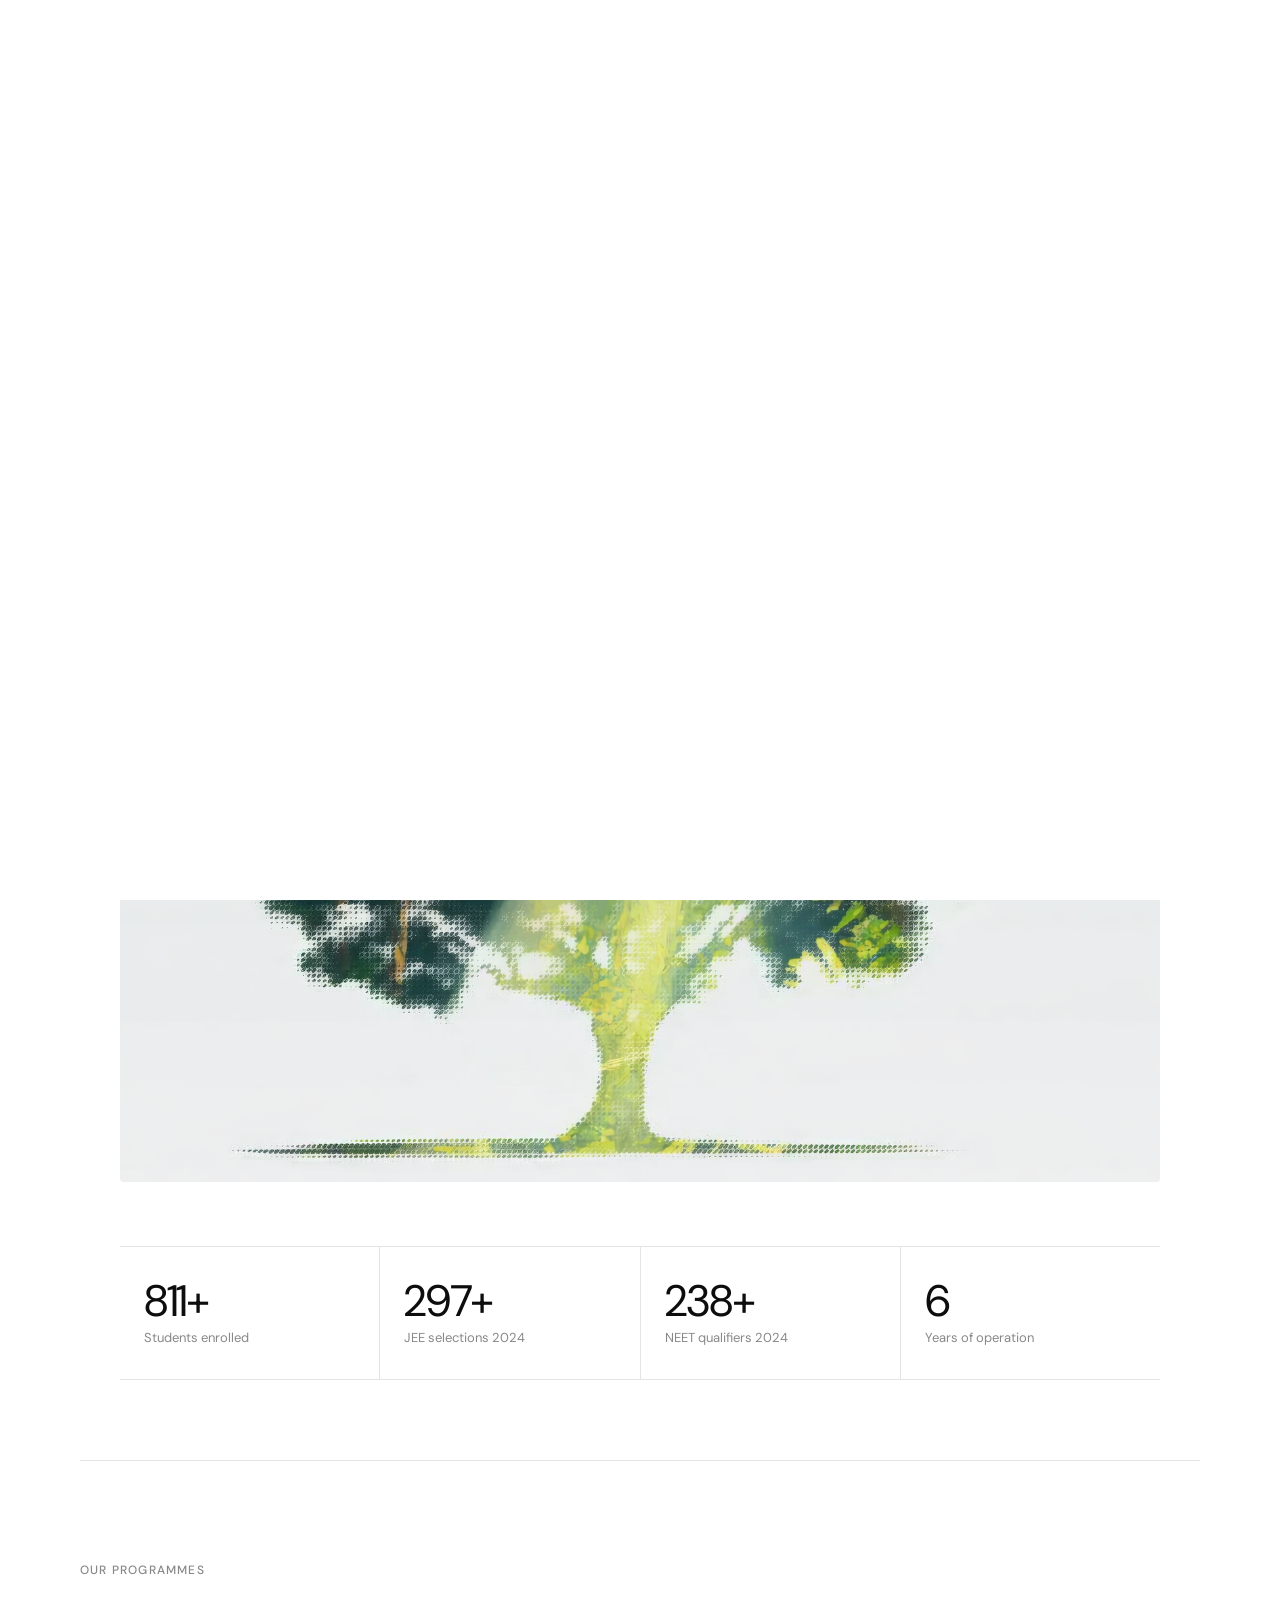
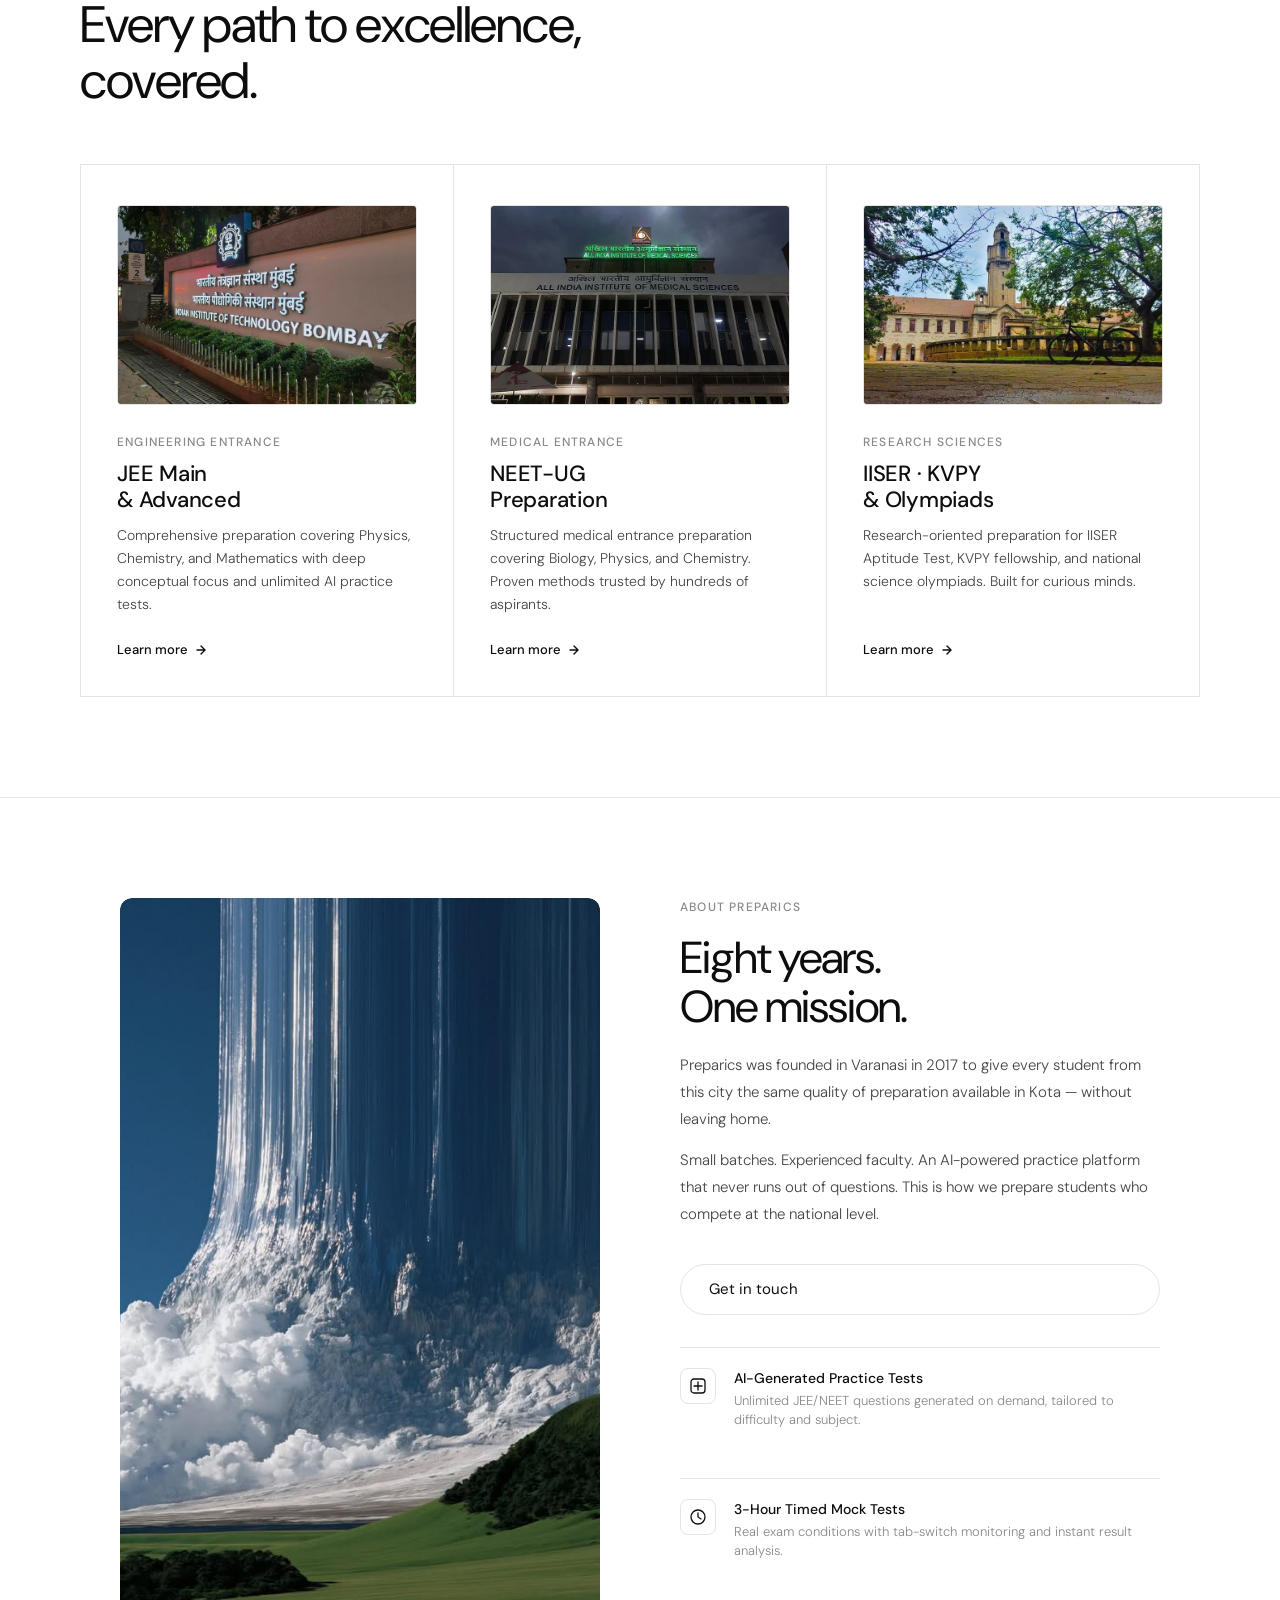
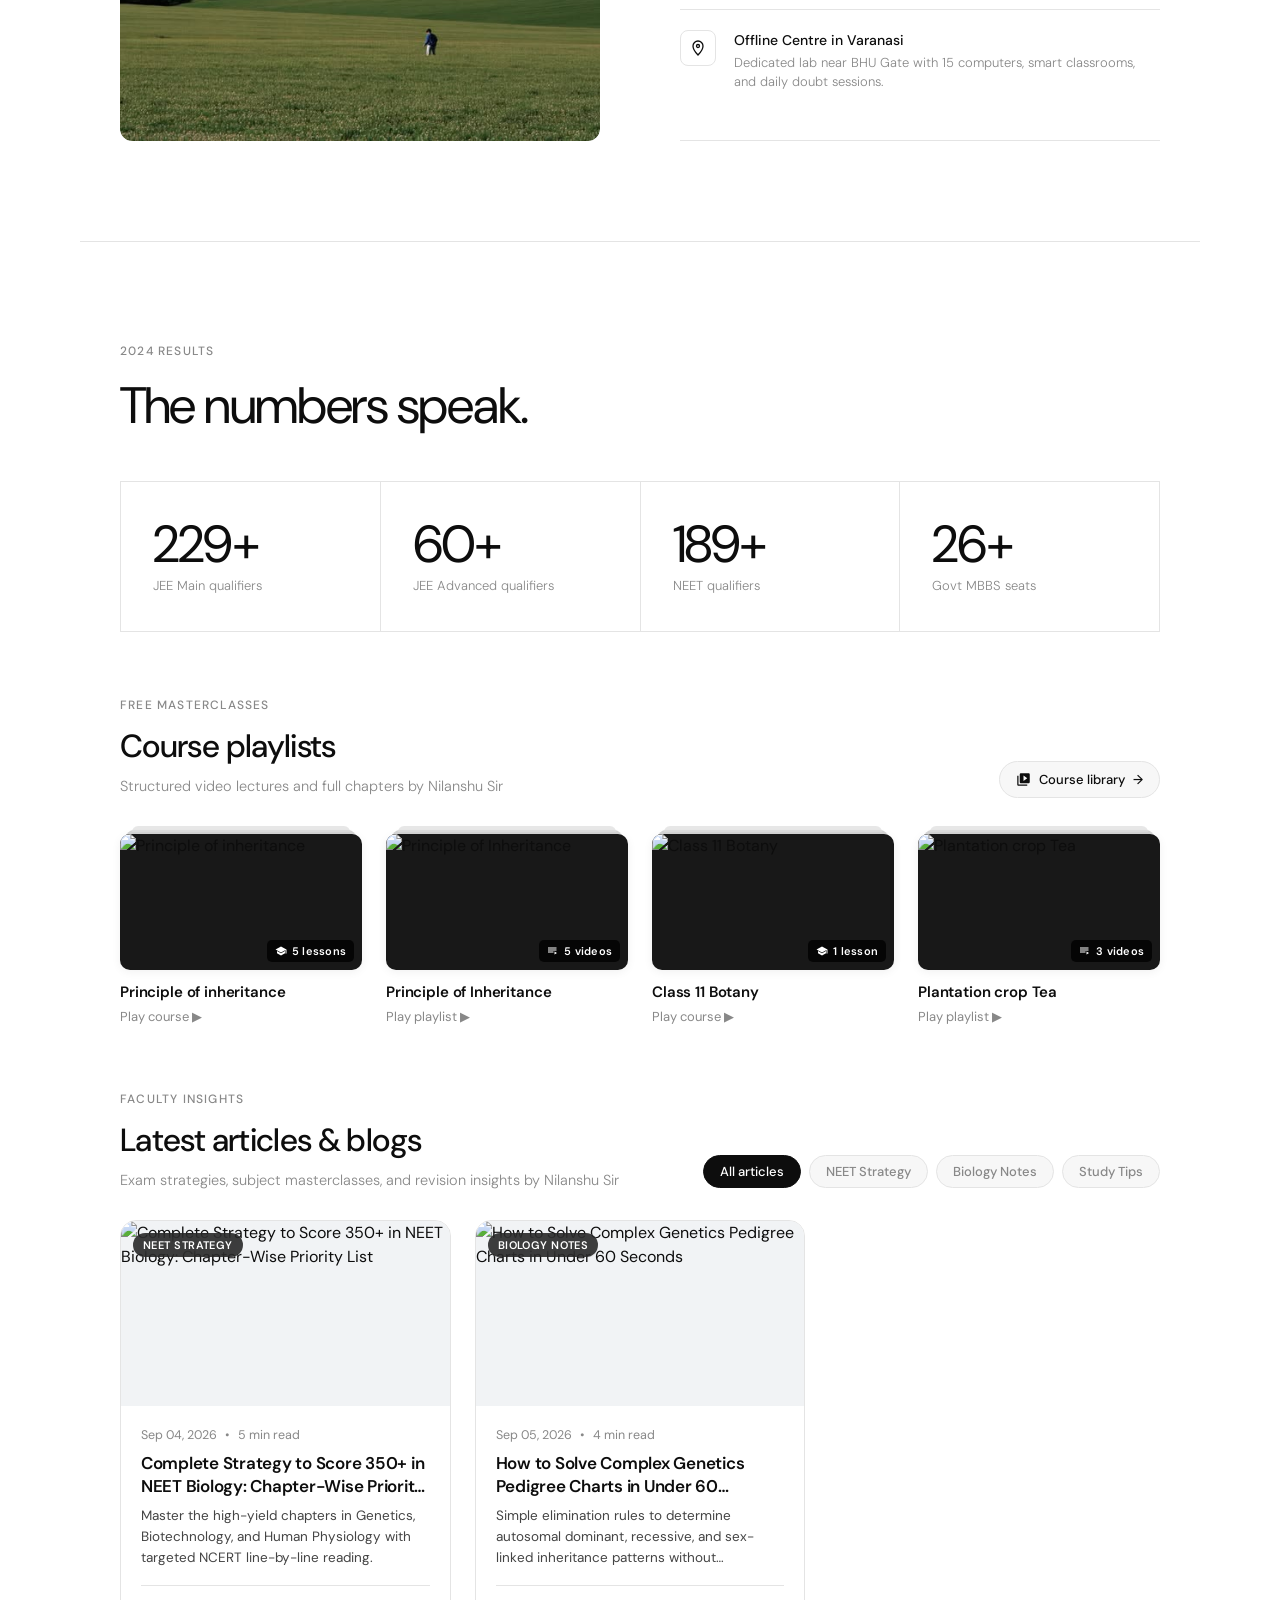
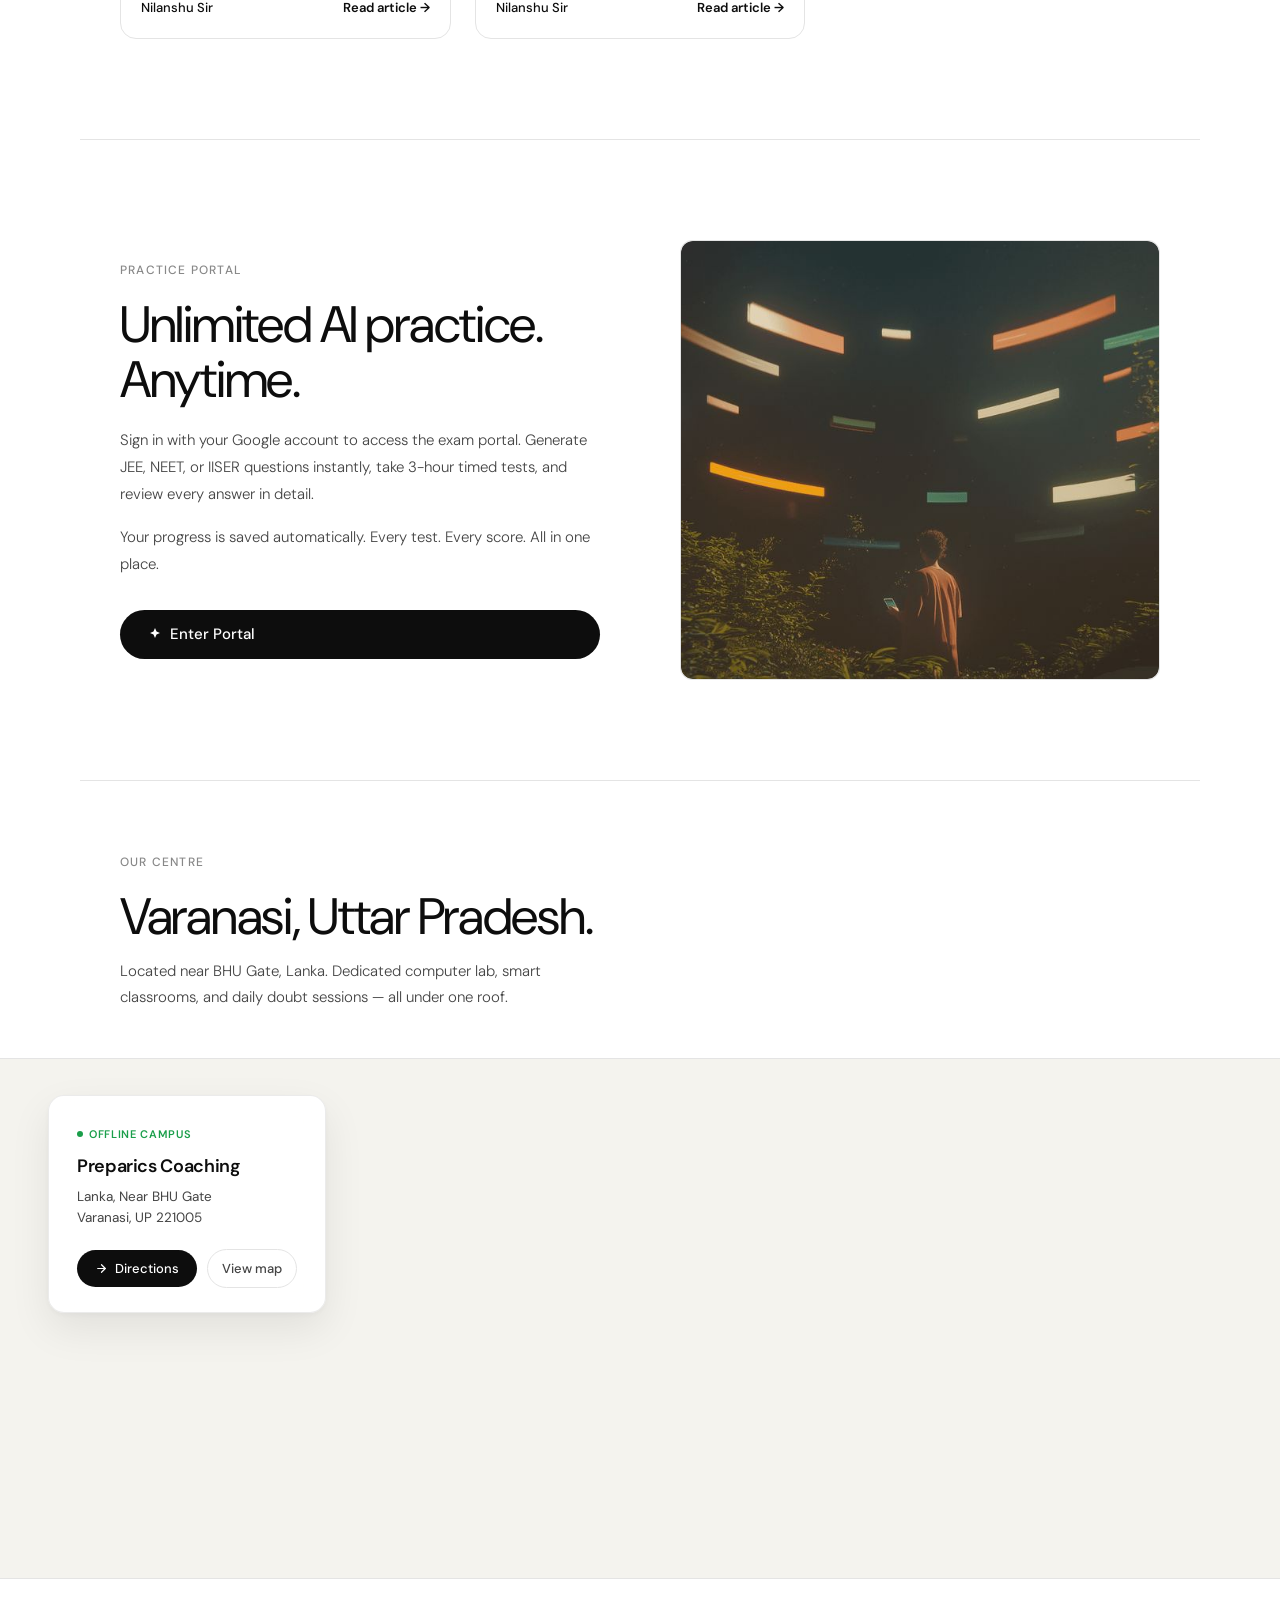
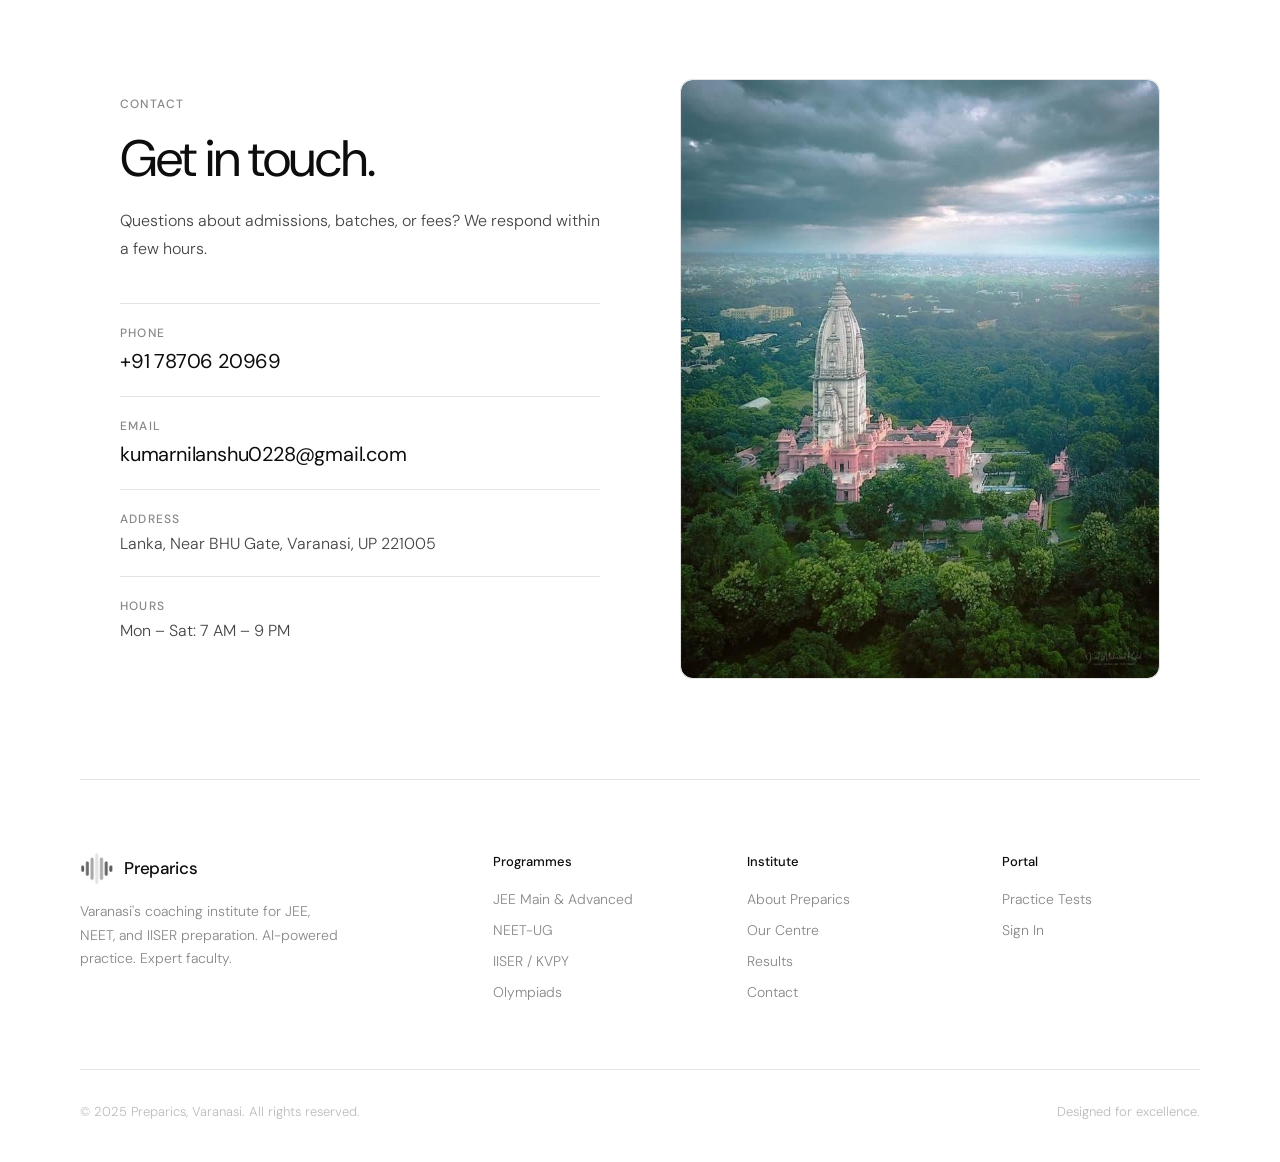
==== commit 8e56de1c: "fix: resolve case-sensitive IIT BOMBAY image reference and add static fallback for Linux hosting" ====
--- a/index.html
+++ b/index.html
@@ -1385,7 +1385,7 @@
 
     <!-- JEE -->
     <a class="prog-card" href="jee.html">
-      <img src="IIT Bombay.jpg" alt="IIT Bombay" class="prog-img" style="width: 100%; height: 200px; object-fit: cover; border-radius: 4px; margin-bottom: 28px;">
+      <img src="IIT BOMBAY.jpg" alt="IIT Bombay" class="prog-img" style="width: 100%; height: 200px; object-fit: cover; border-radius: 4px; margin-bottom: 28px;">
       <div class="sec-label" style="margin-bottom:10px">Engineering Entrance</div>
       <div class="prog-name">JEE Main<br>& Advanced</div>
       <p class="prog-desc">Comprehensive preparation covering Physics, Chemistry, and Mathematics with deep conceptual focus and unlimited AI practice tests.</p>
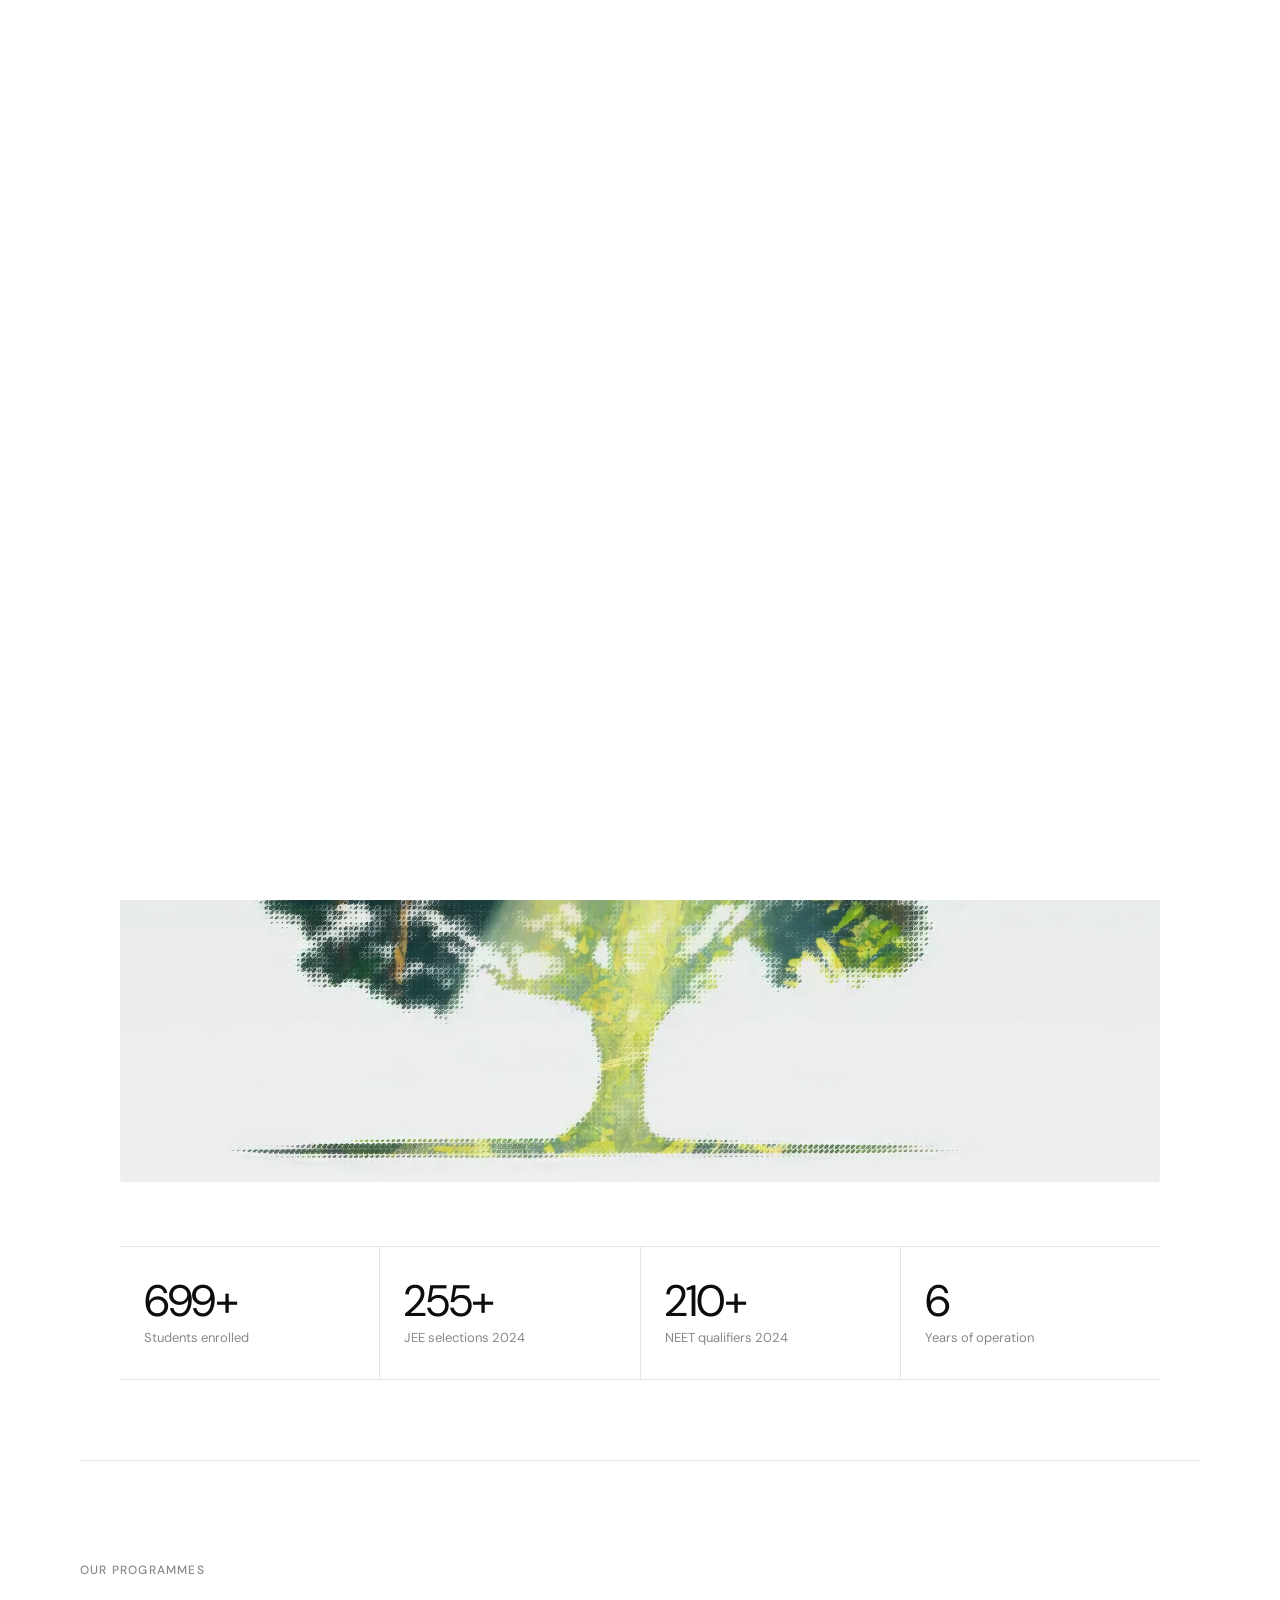
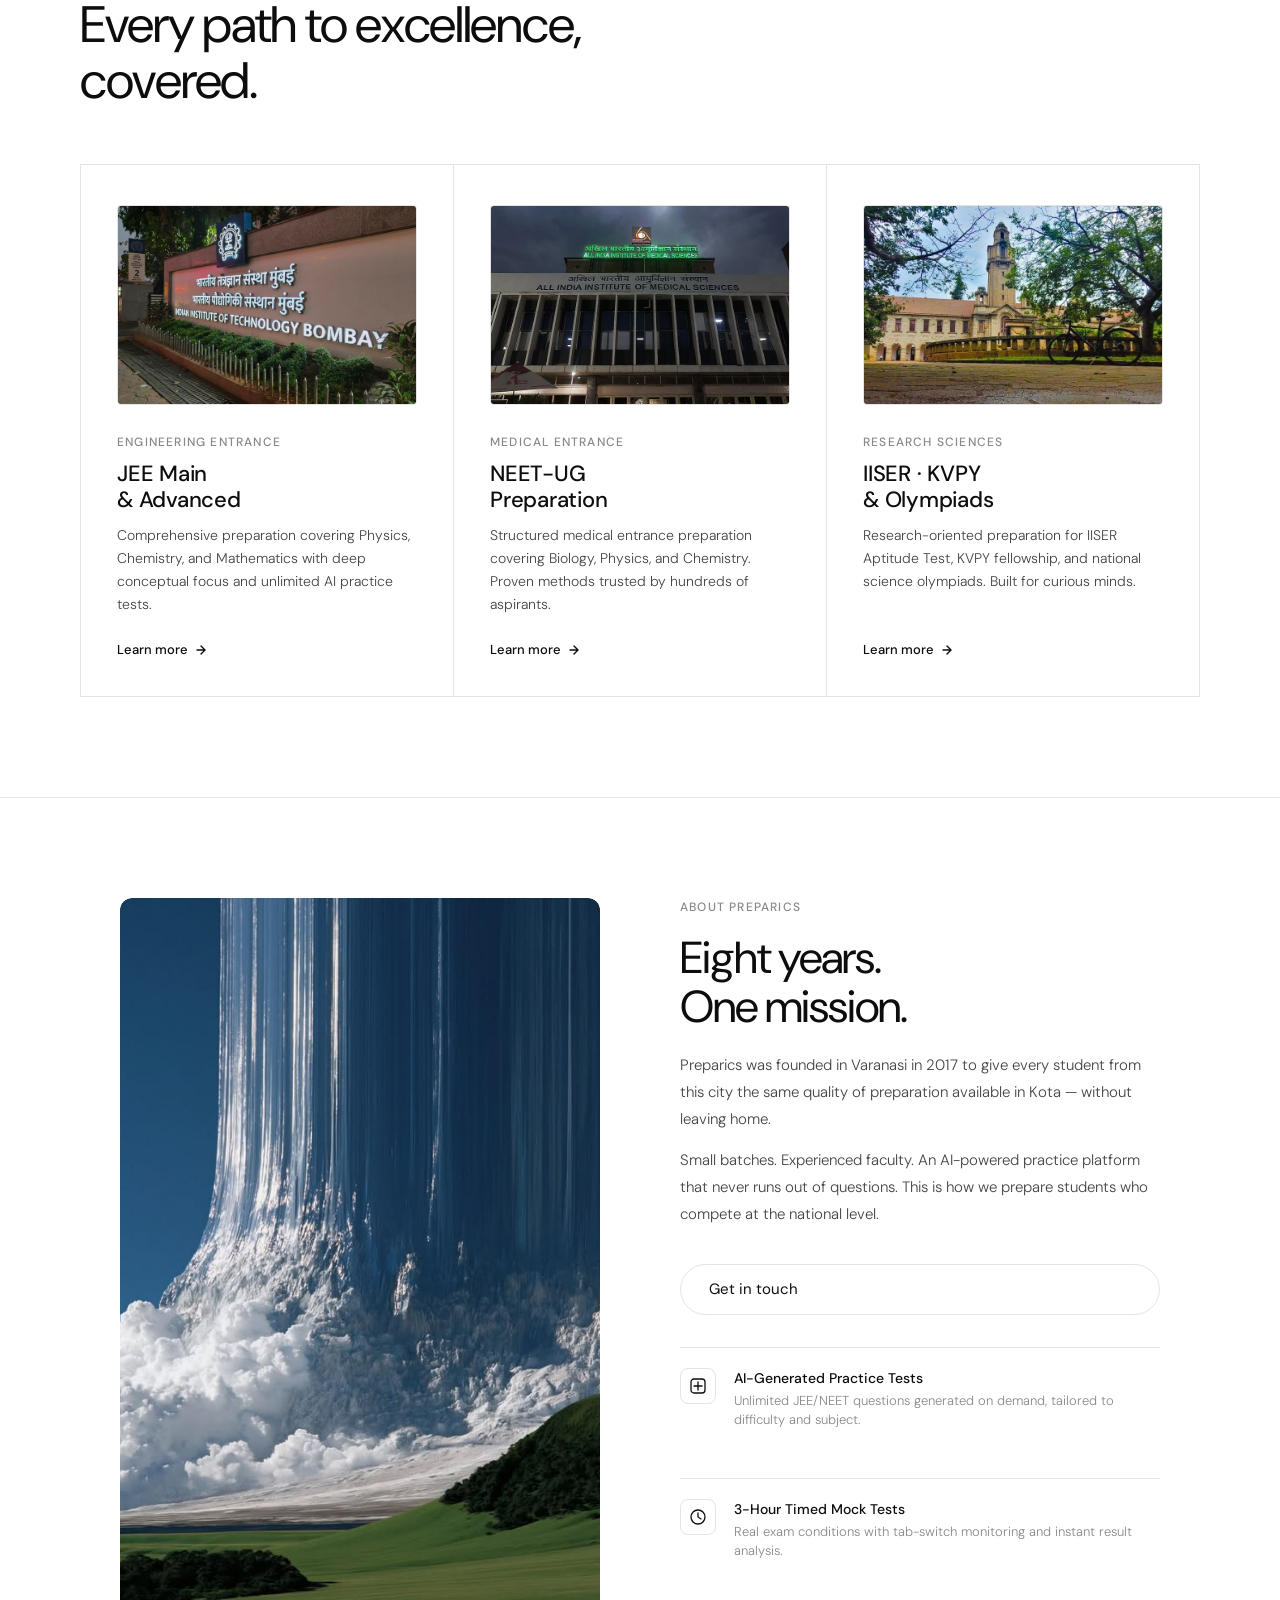
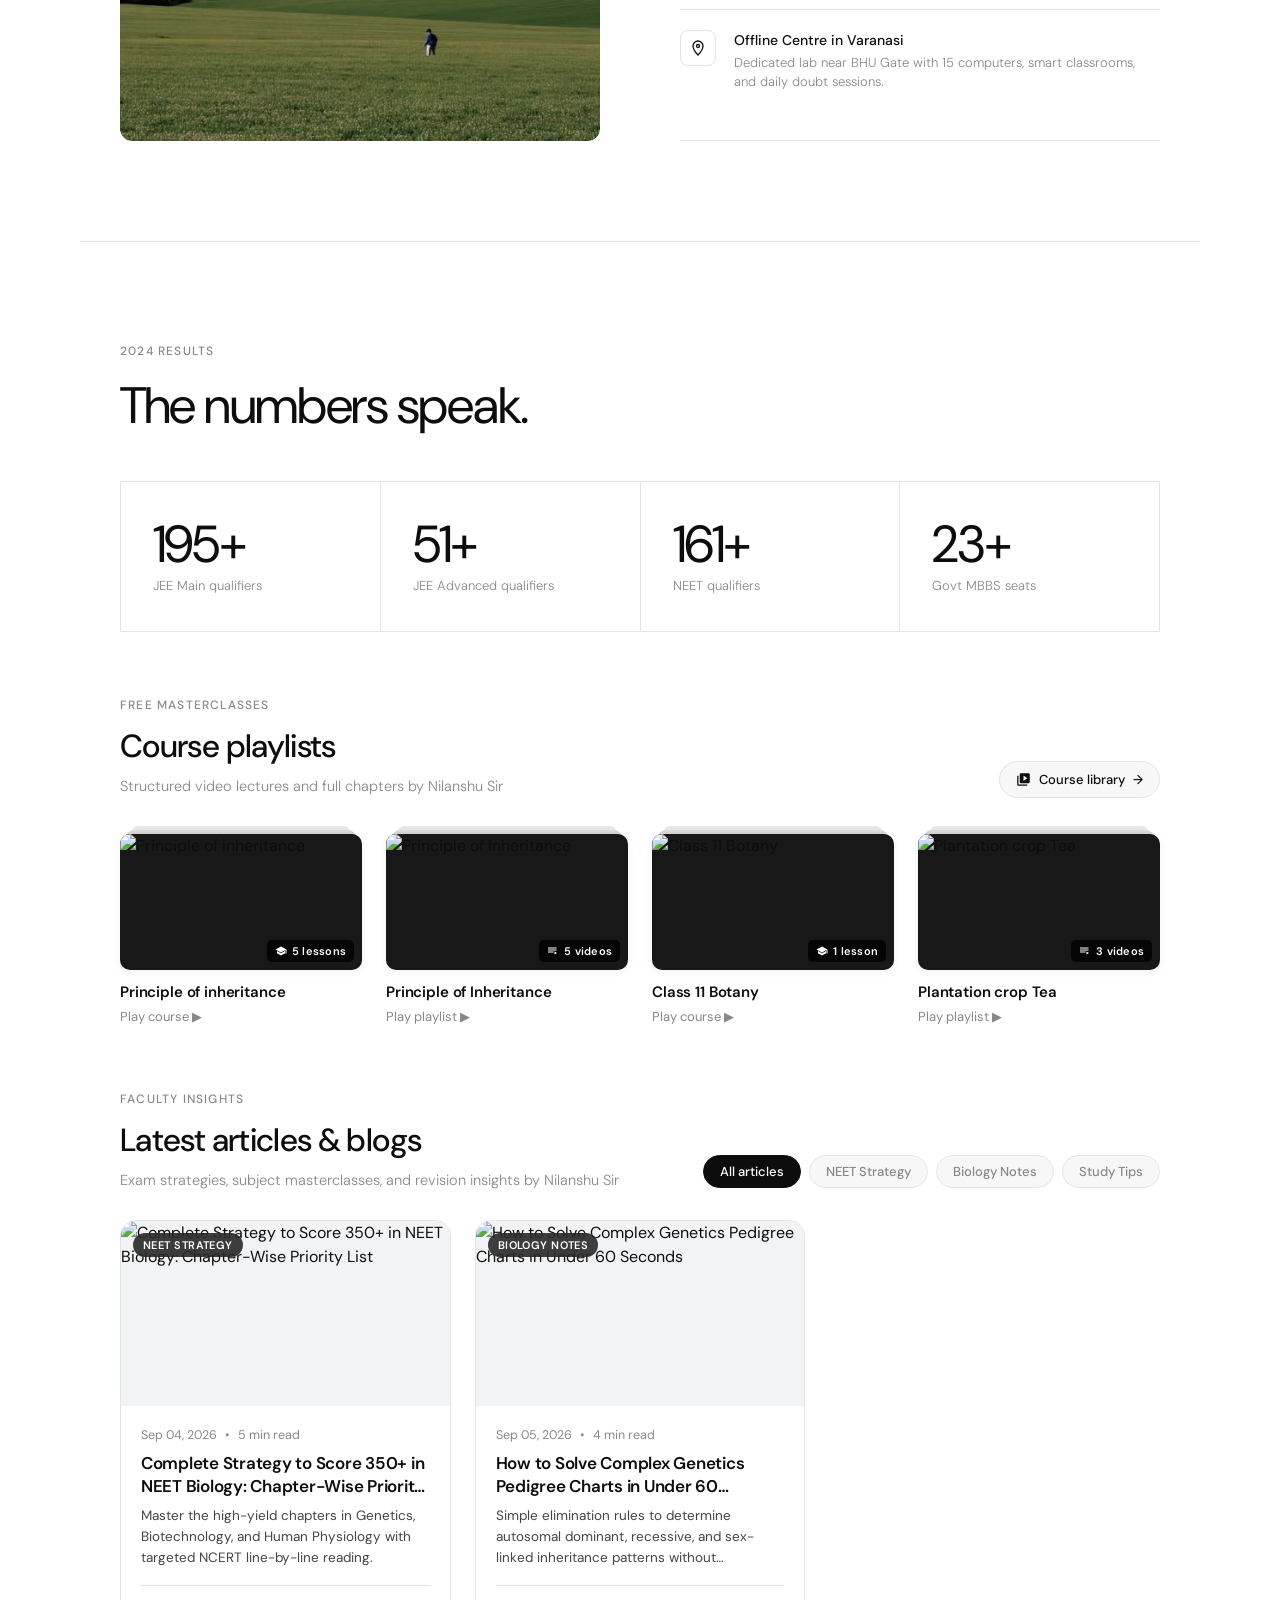
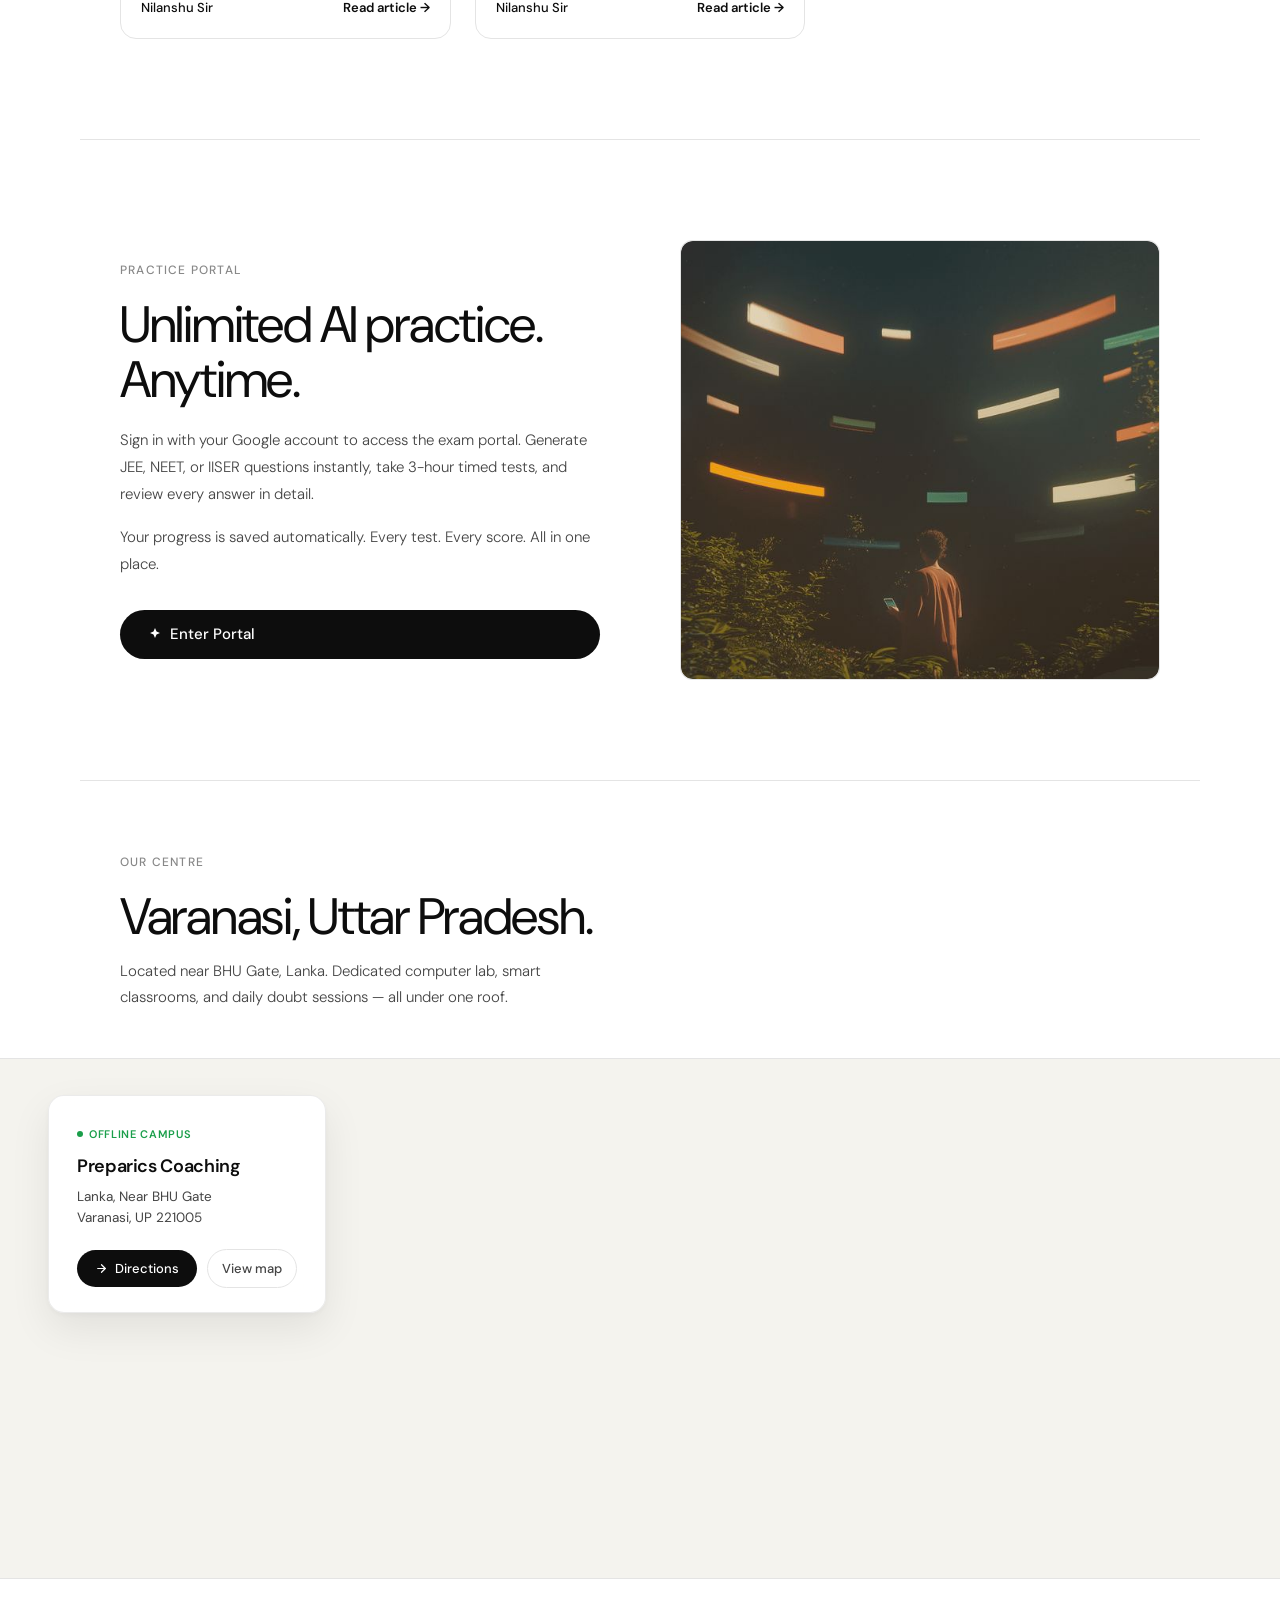
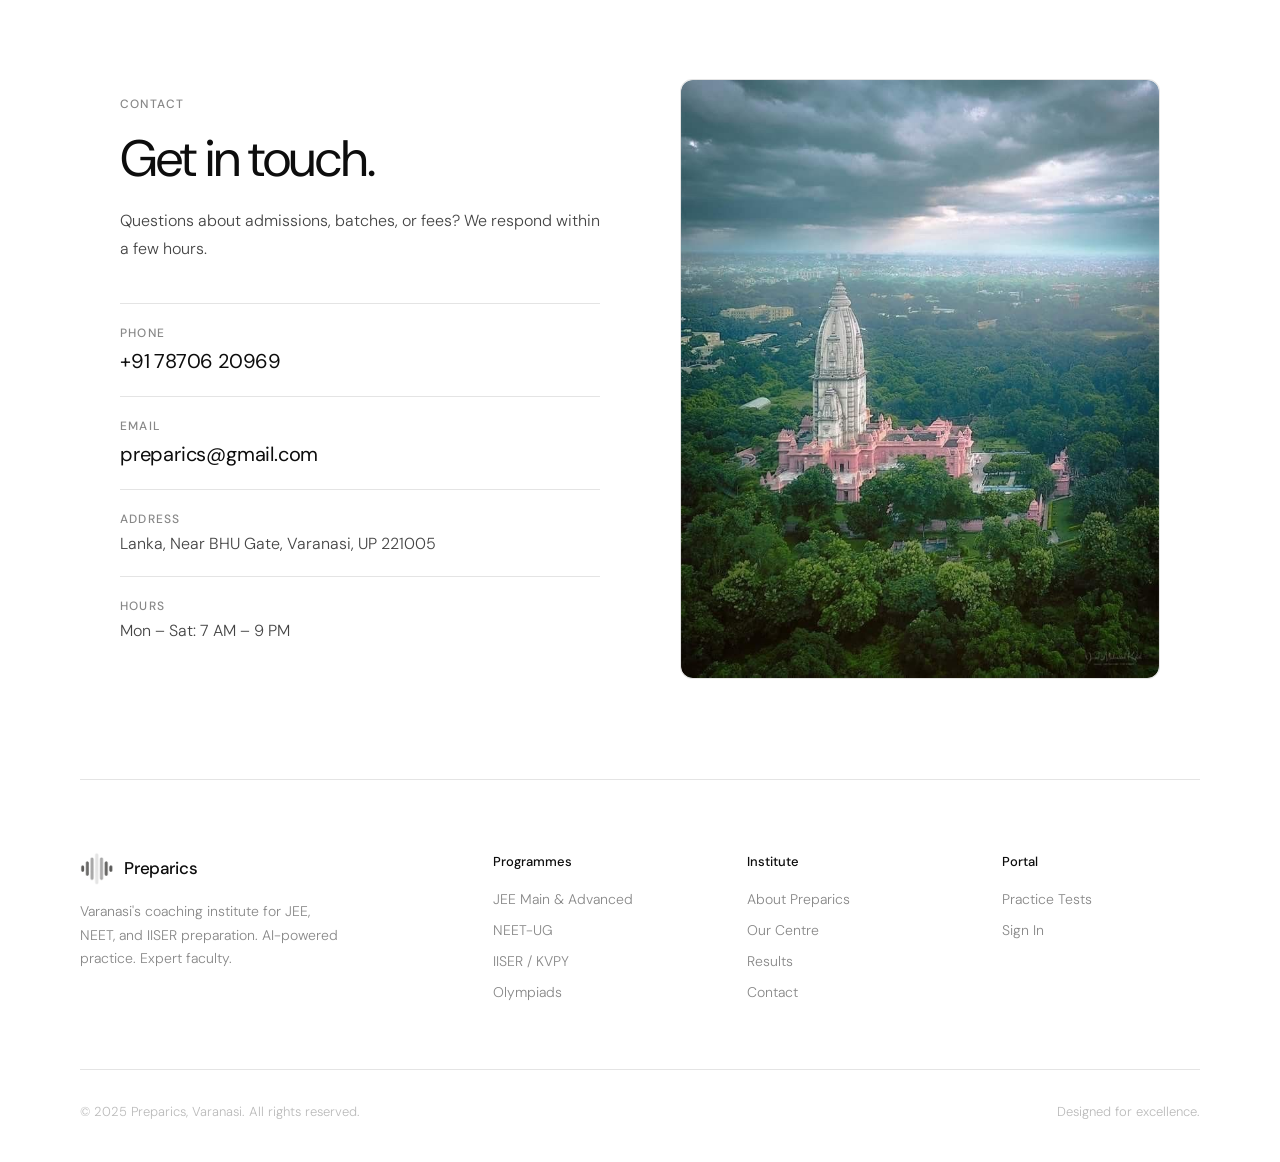
==== commit 1dda15b6: "fix: update contact email to preparics@gmail.com across entire website" ====
--- a/index.html
+++ b/index.html
@@ -1679,7 +1679,7 @@
           </div>
           <div style="padding:20px 0;border-bottom:1px solid var(--line)">
             <div class="sec-label" style="margin-bottom:4px">Email</div>
-            <a href="mailto:kumarnilanshu0228@gmail.com" style="font-size:20px;font-weight:400;color:var(--ink);text-decoration:none;letter-spacing:-0.01em">kumarnilanshu0228@gmail.com</a>
+            <a href="mailto:preparics@gmail.com" style="font-size:20px;font-weight:400;color:var(--ink);text-decoration:none;letter-spacing:-0.01em">preparics@gmail.com</a>
           </div>
           <div style="padding:20px 0;border-bottom:1px solid var(--line)">
             <div class="sec-label" style="margin-bottom:4px">Address</div>
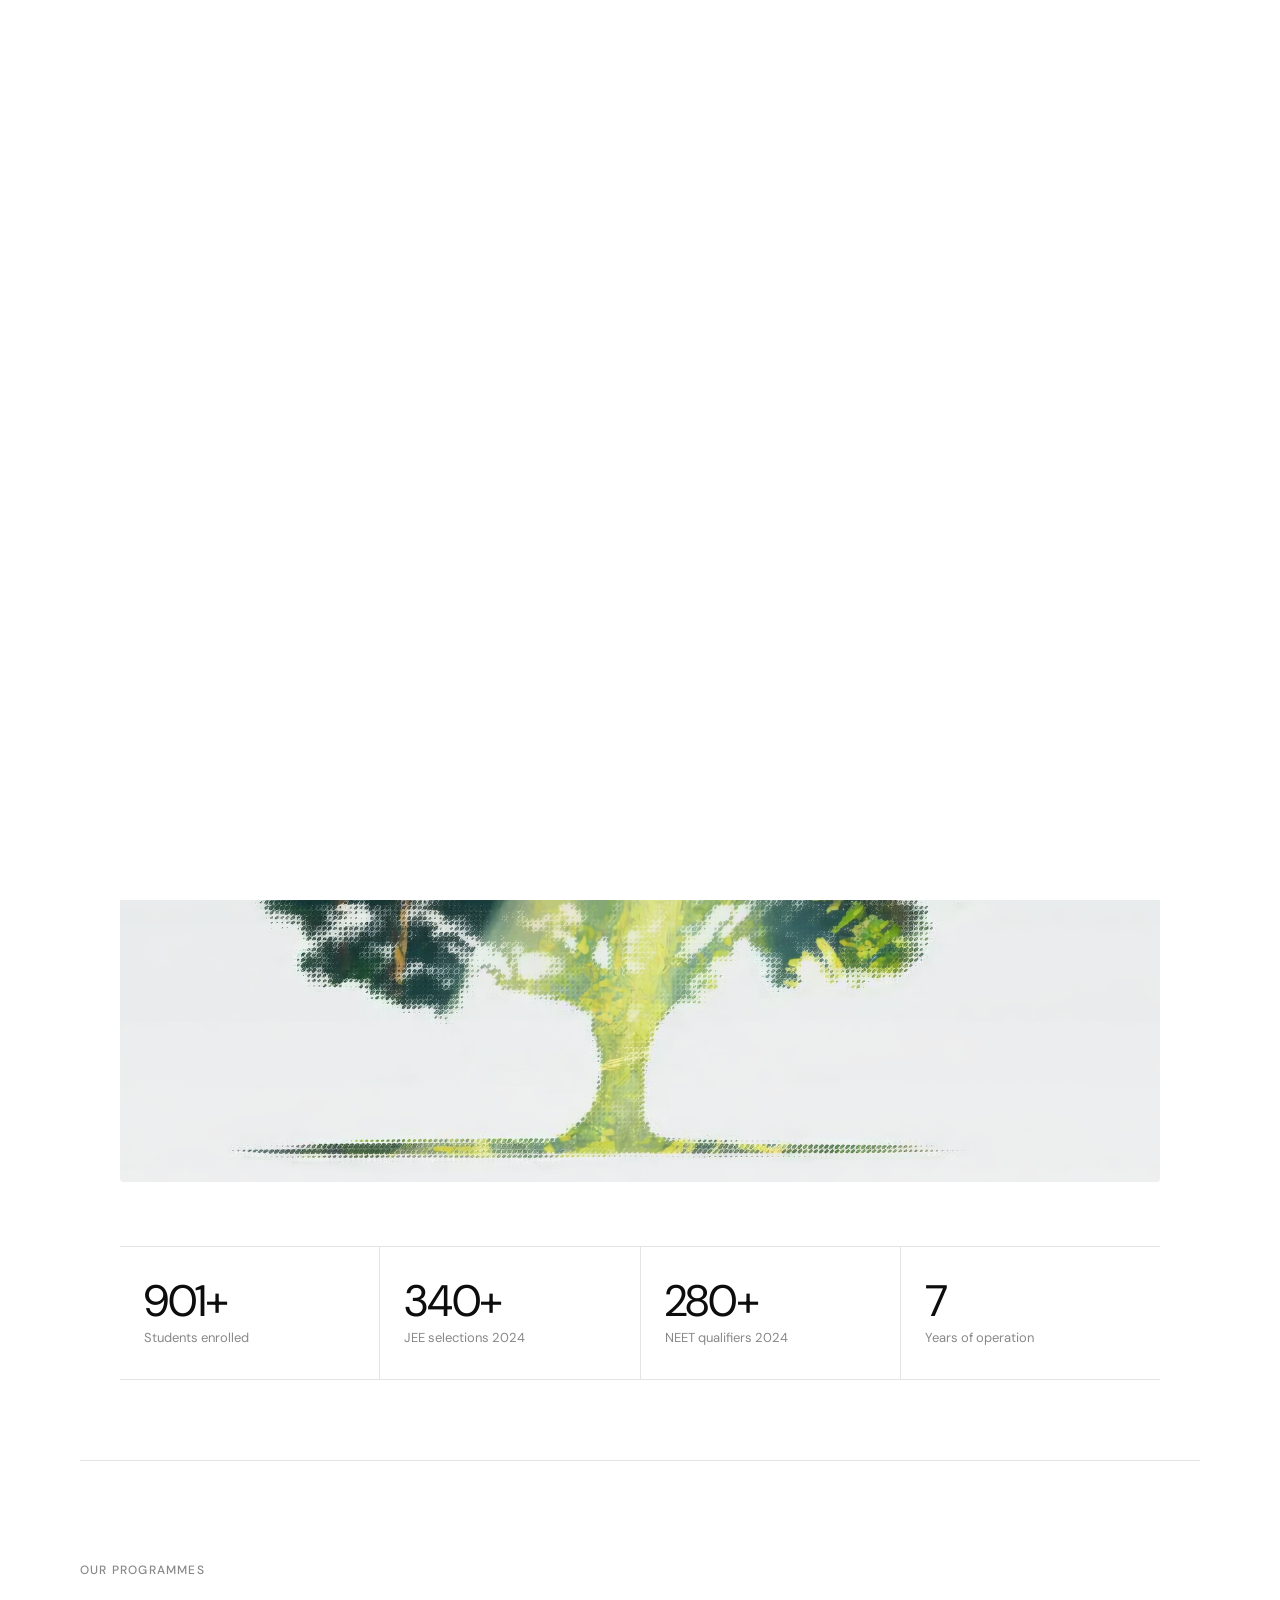
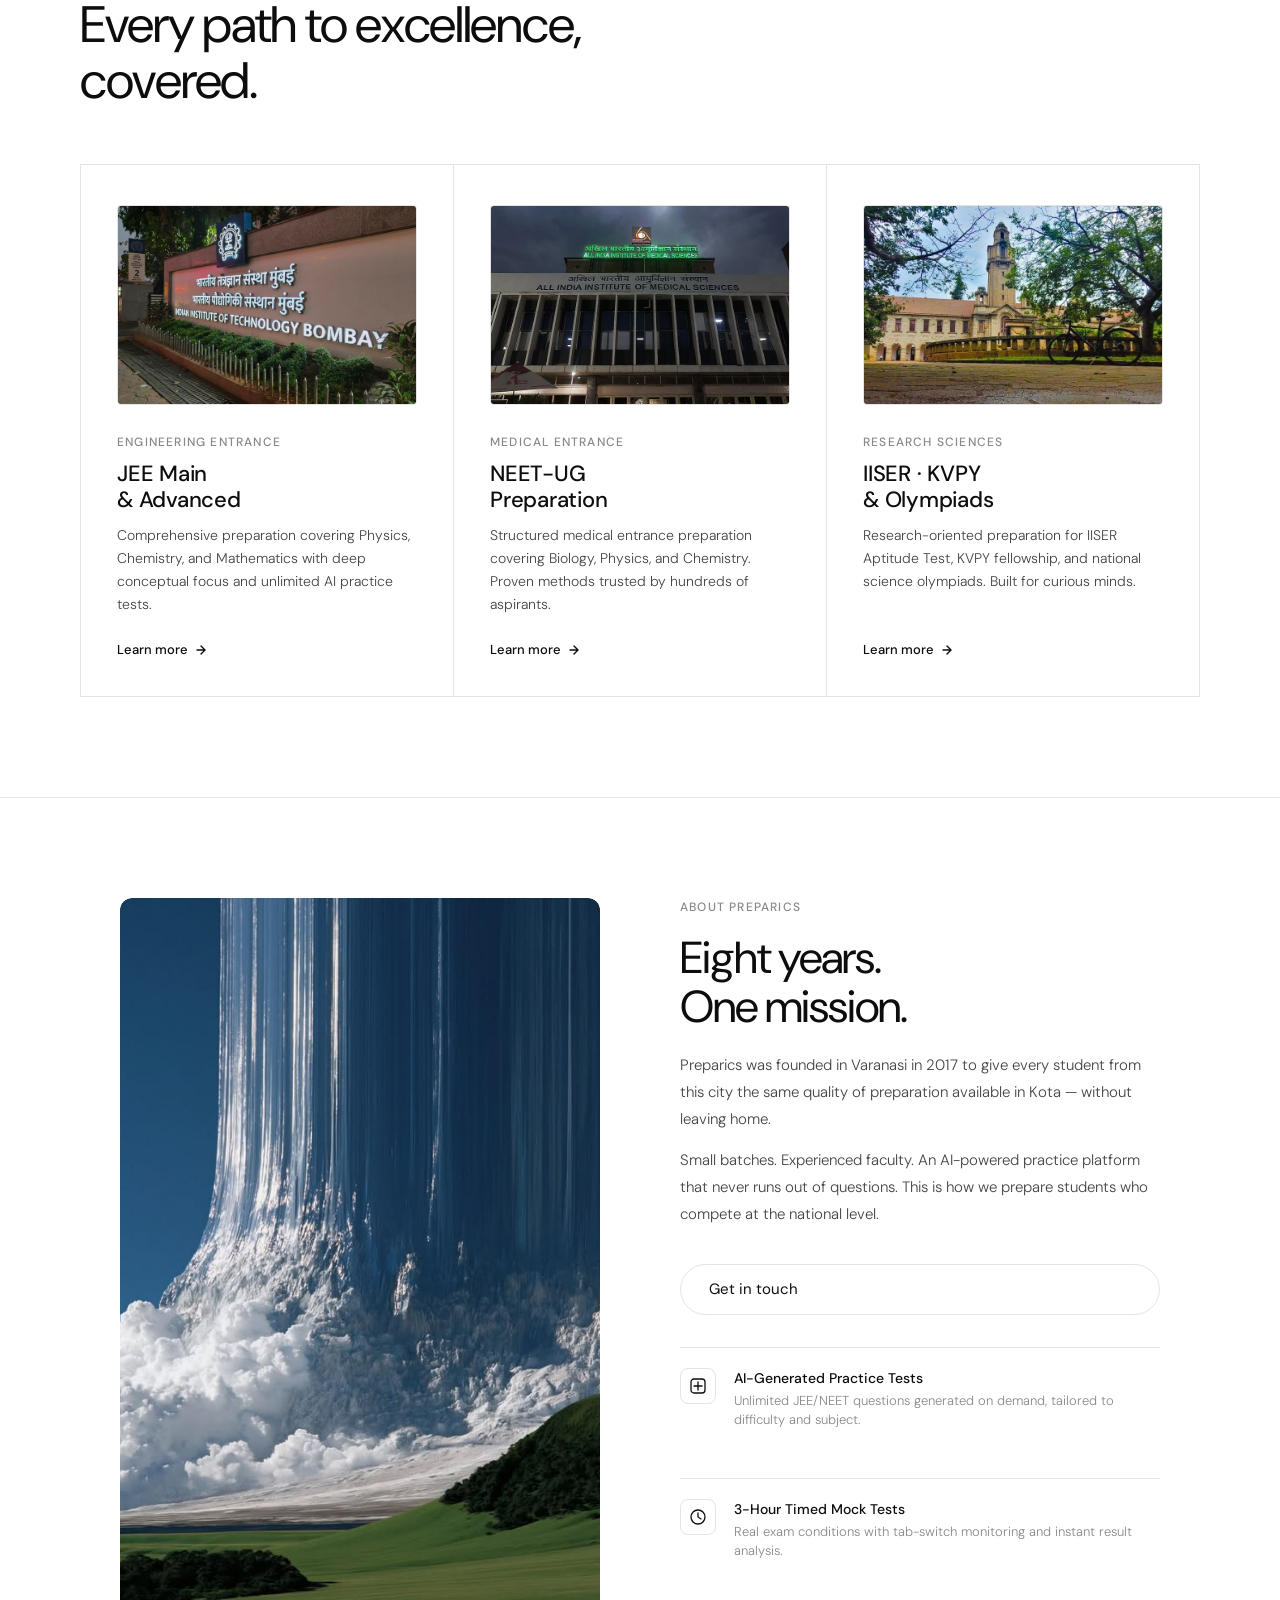
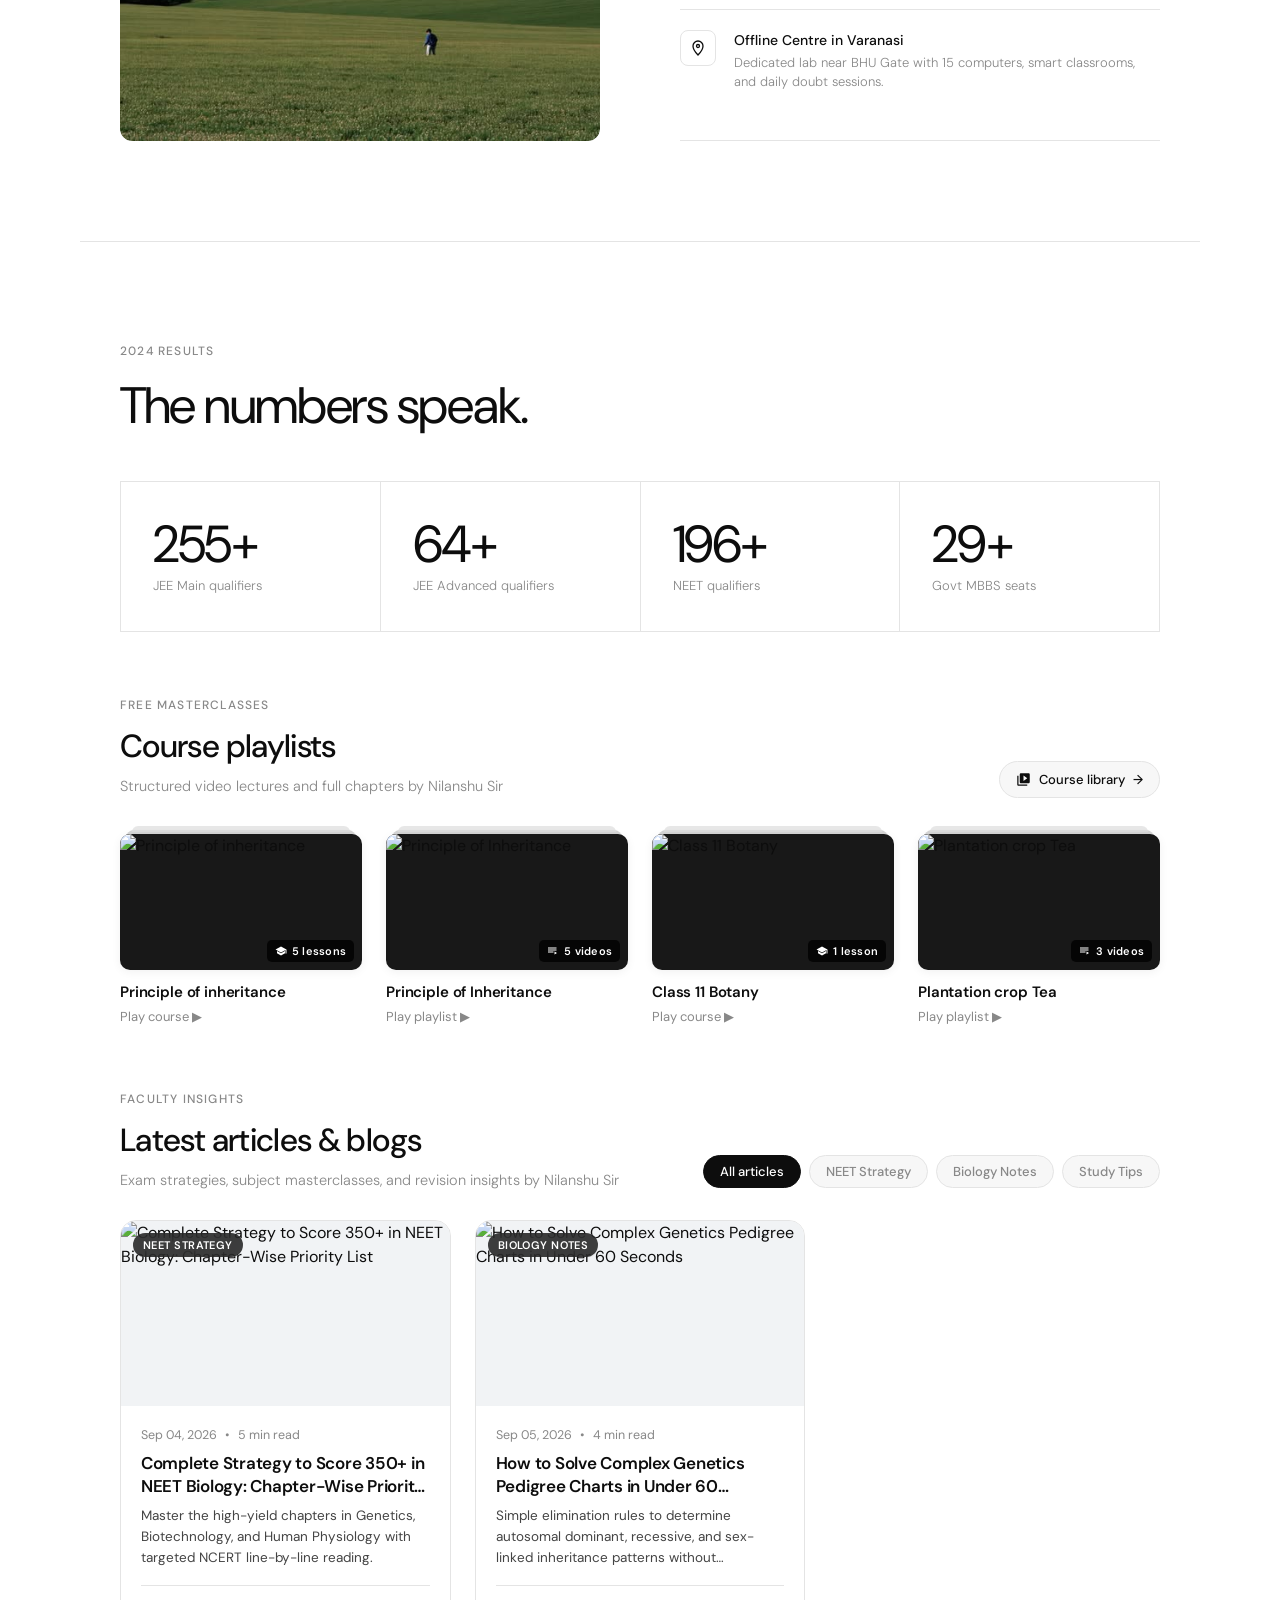
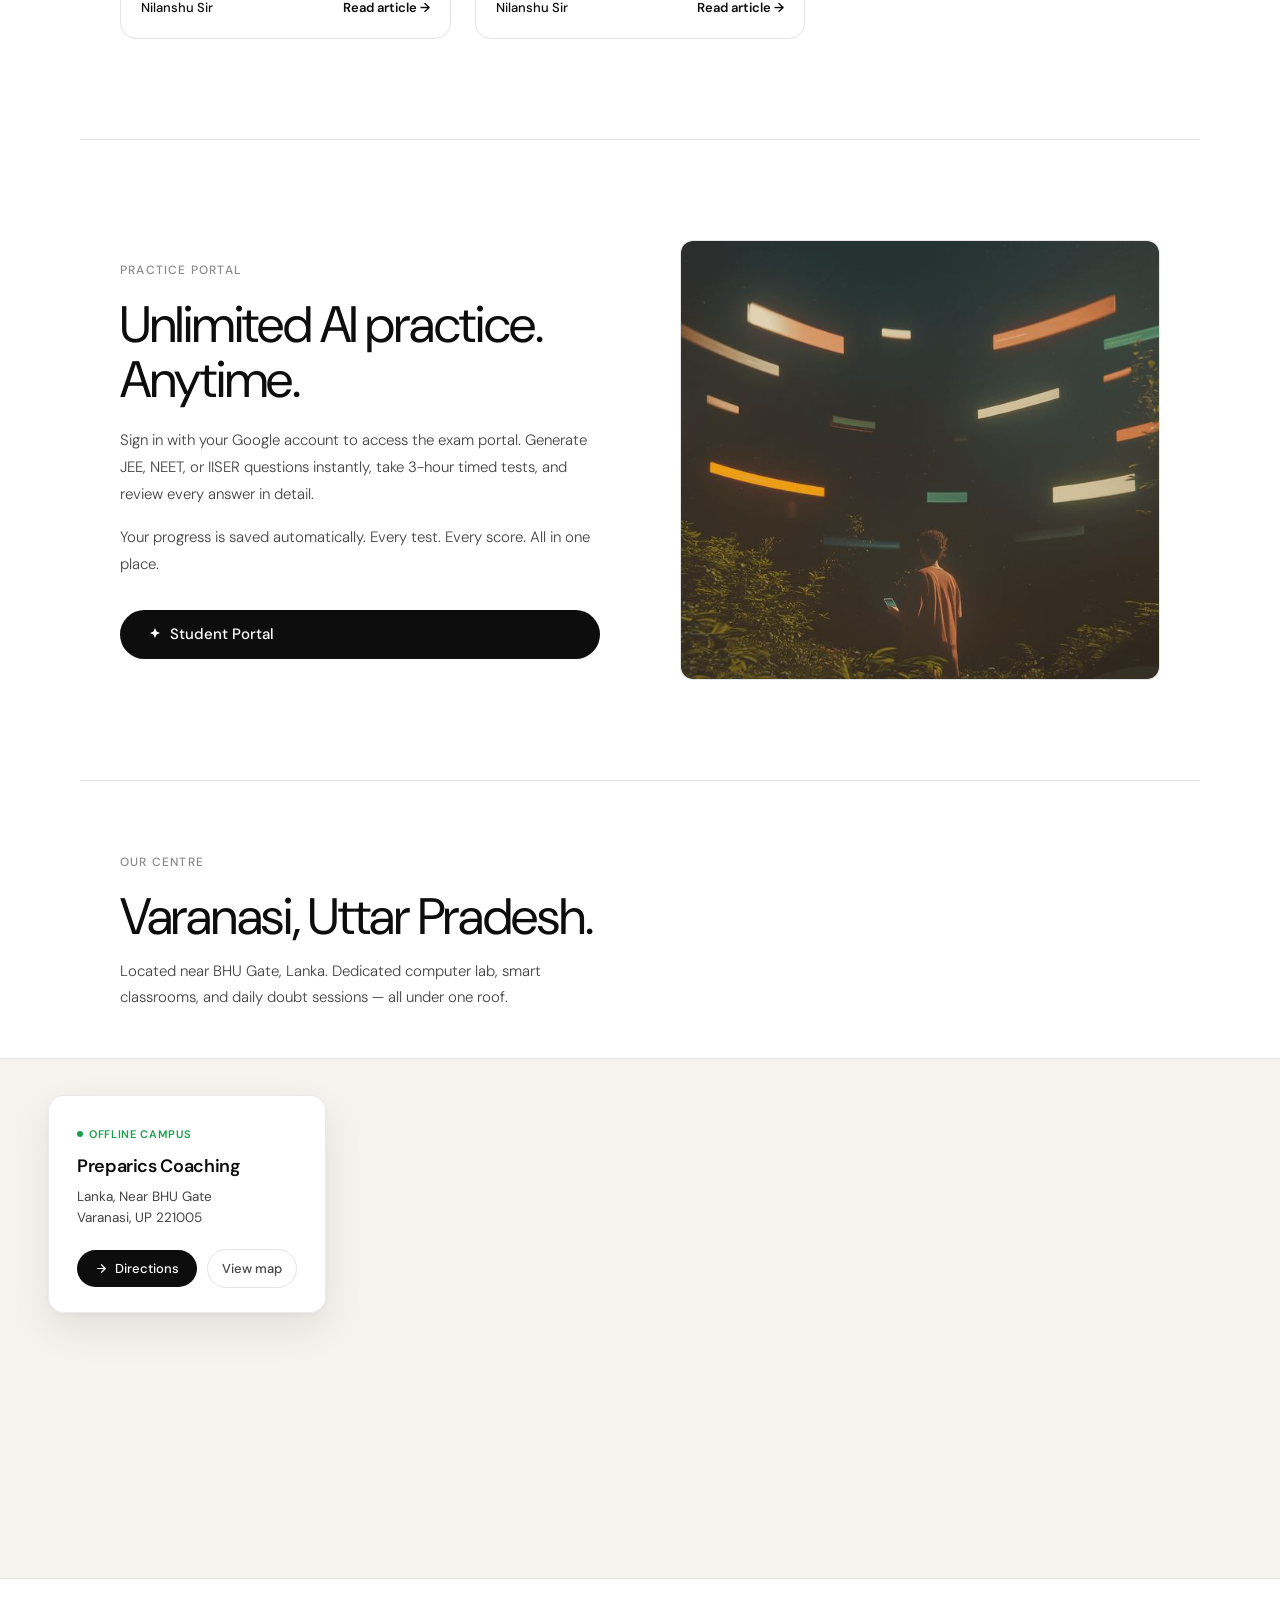
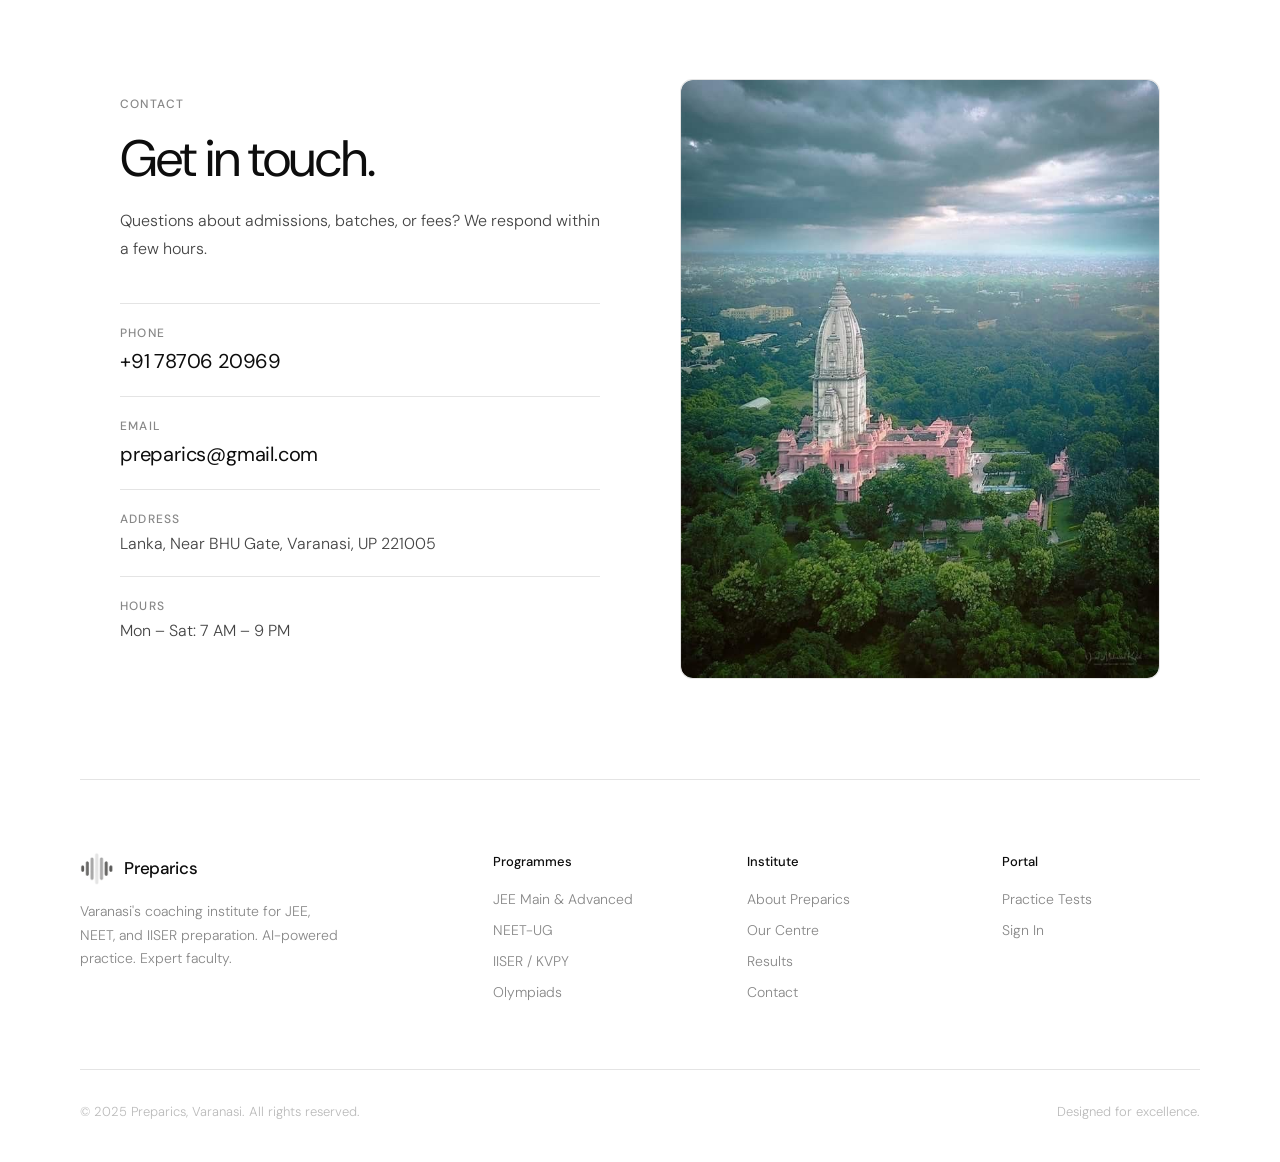
==== commit 3b09be7b: "fix: update button text from 'Enter Portal' to 'Student Portal'" ====
--- a/index.html
+++ b/index.html
@@ -1318,7 +1318,7 @@
         <svg width="13" height="13" viewBox="0 0 13 13" fill="none">
           <path d="M6.5 1l1.4 3.1L11 5.2l-3.1 1.3L6.5 10 5.1 6.5 2 5.2l3.1-1.1L6.5 1z" fill="white"/>
         </svg>
-        Enter Portal
+        Student Portal
       </a>
     </div>
     <button class="nav-menu-toggle" type="button" aria-label="Open navigation menu" aria-expanded="false" aria-controls="site-navigation">
@@ -1617,7 +1617,7 @@
       <p>Your progress is saved automatically. Every test. Every score. All in one place.</p>
       <a href="pages/exam-portal.html" class="btn-primary-lg portal-login" data-portal-url="pages/exam-portal.html">
         <svg width="14" height="14" viewBox="0 0 14 14" fill="none"><path d="M7 1l1.5 3.5L12 6l-3.5 1.5L7 11l-1.5-3.5L2 6l3.5-1.5L7 1z" fill="white"/></svg>
-        Enter Portal
+        Student Portal
       </a>
     </div>
     <div class="portal-img reveal">
--- a/navbar_mediaquery.css
+++ b/navbar_mediaquery.css
@@ -157,7 +157,7 @@
     background: rgba(0, 0, 0, 0.05) !important;
   }
   
-  /* Right Actions Group: [Enter Portal] [☰] */
+  /* Right Actions Group: [Student Portal] [☰] */
   .nav-right-actions {
     display: flex !important;
     align-items: center !important;
